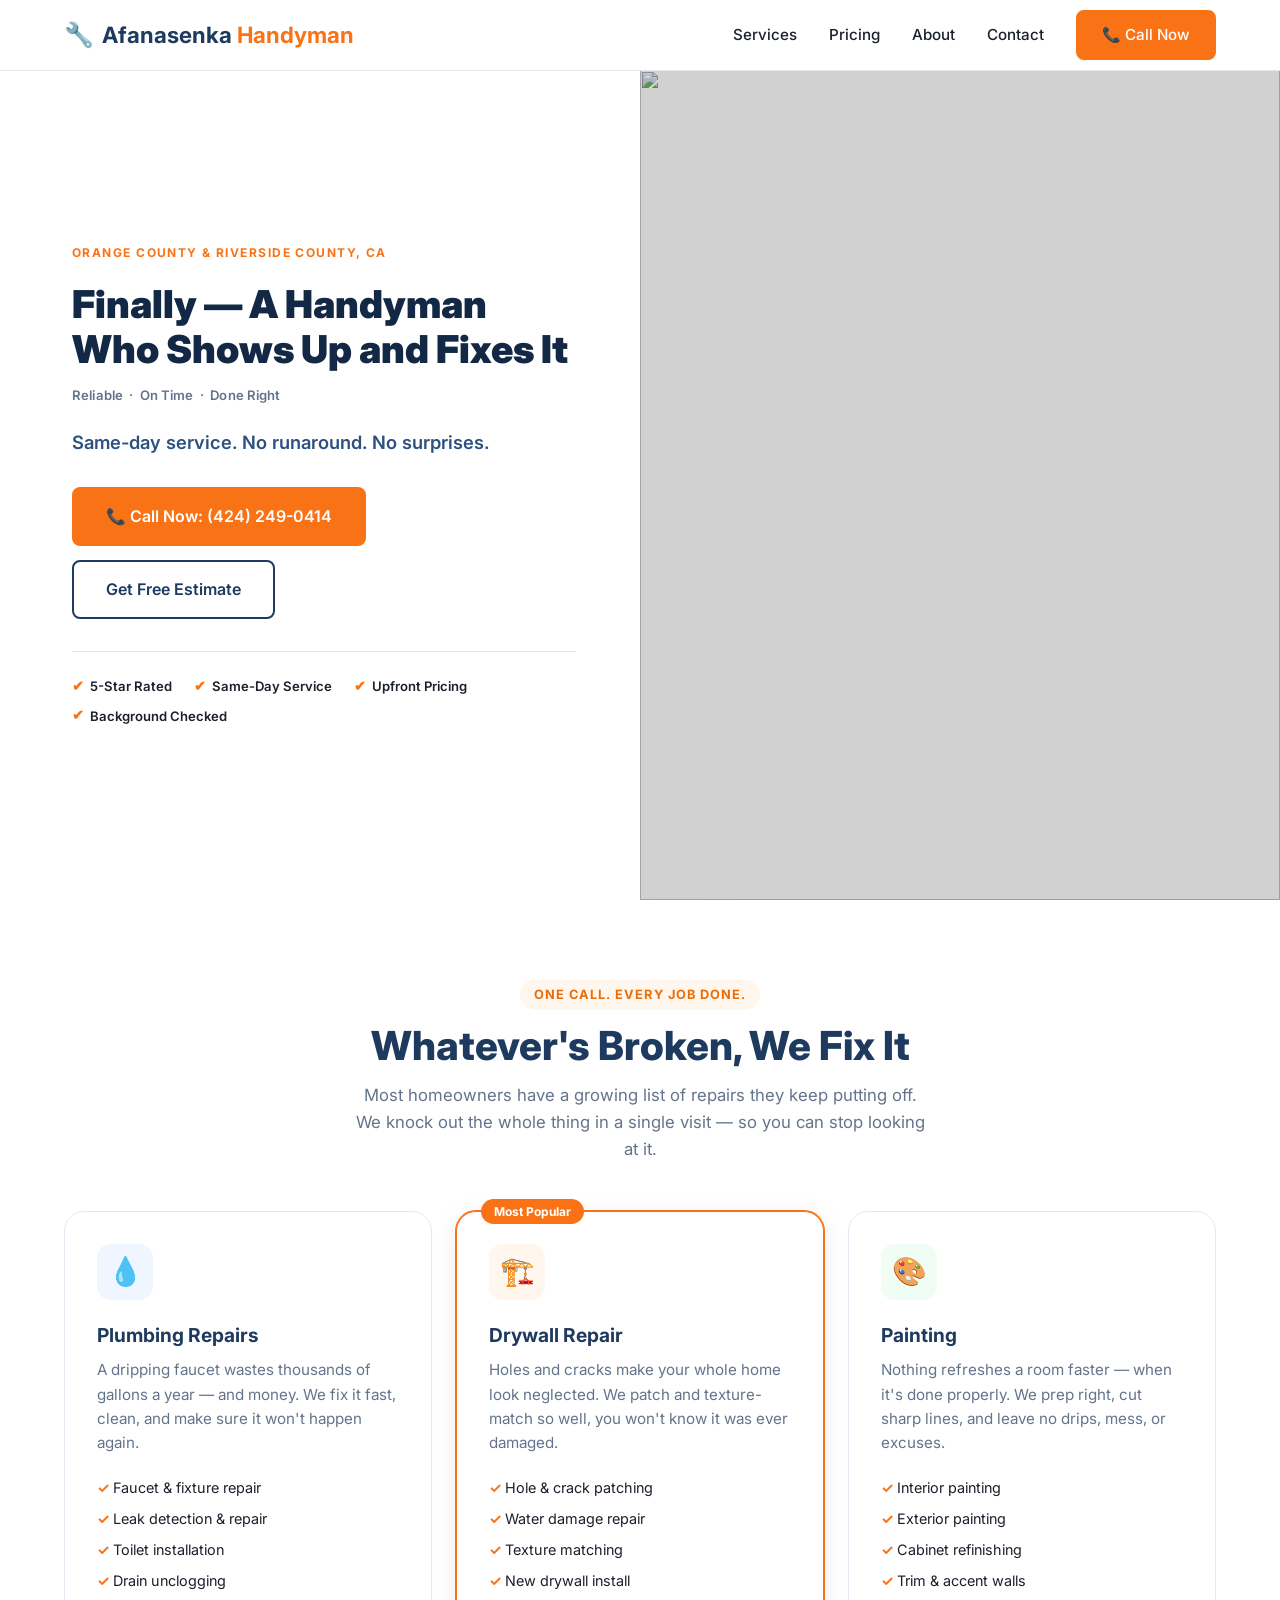
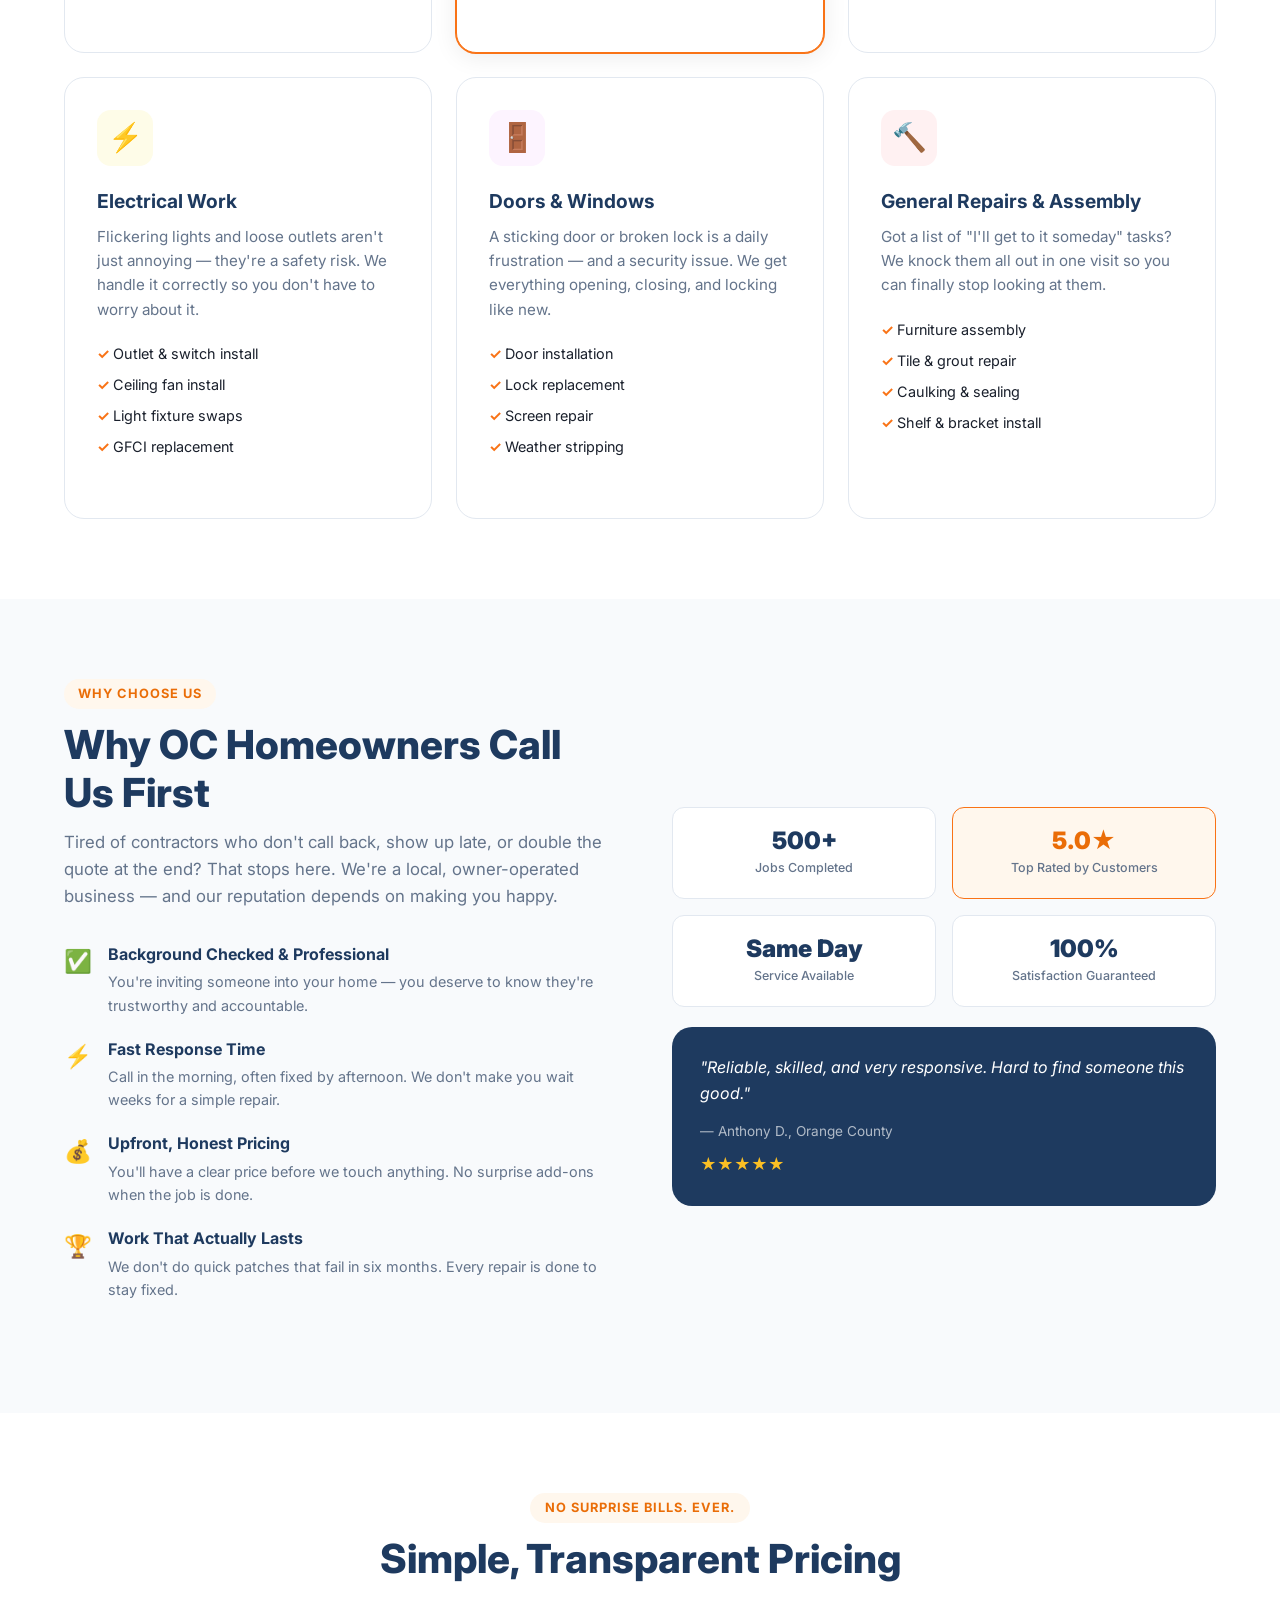
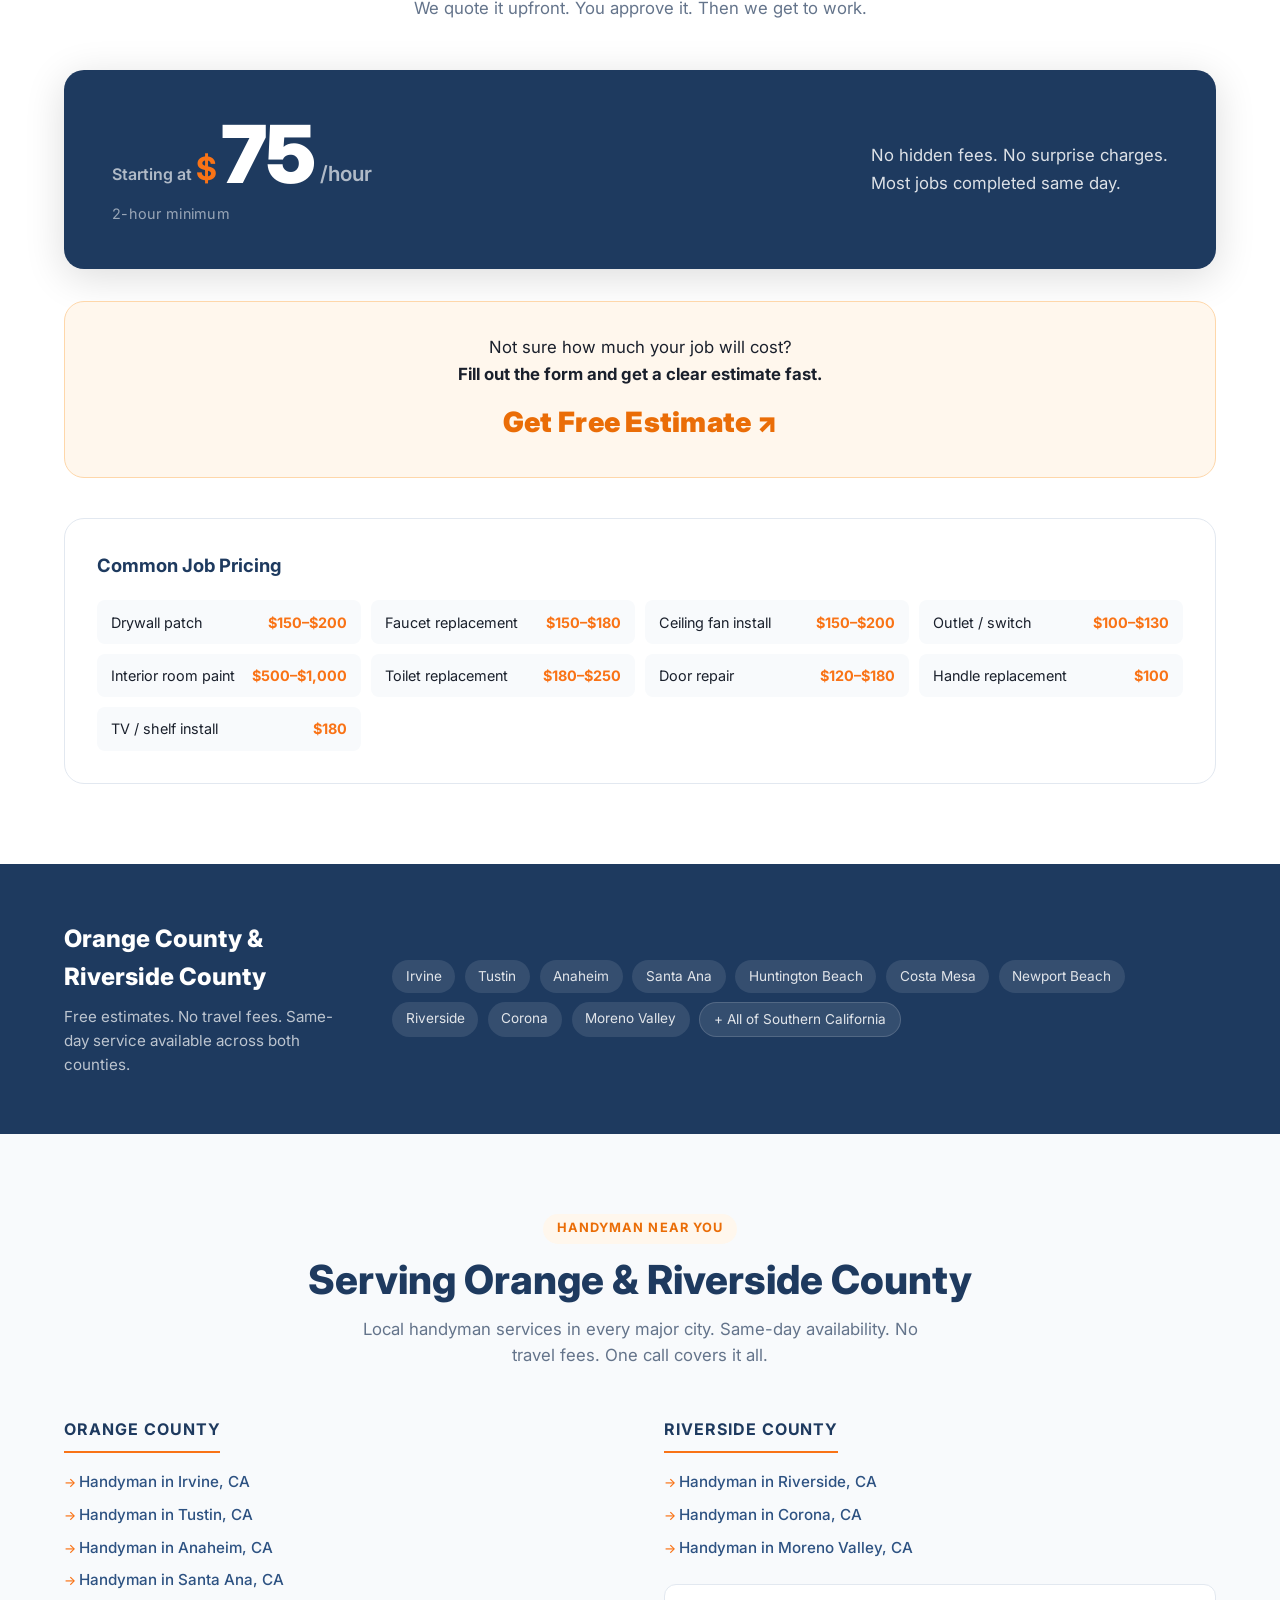
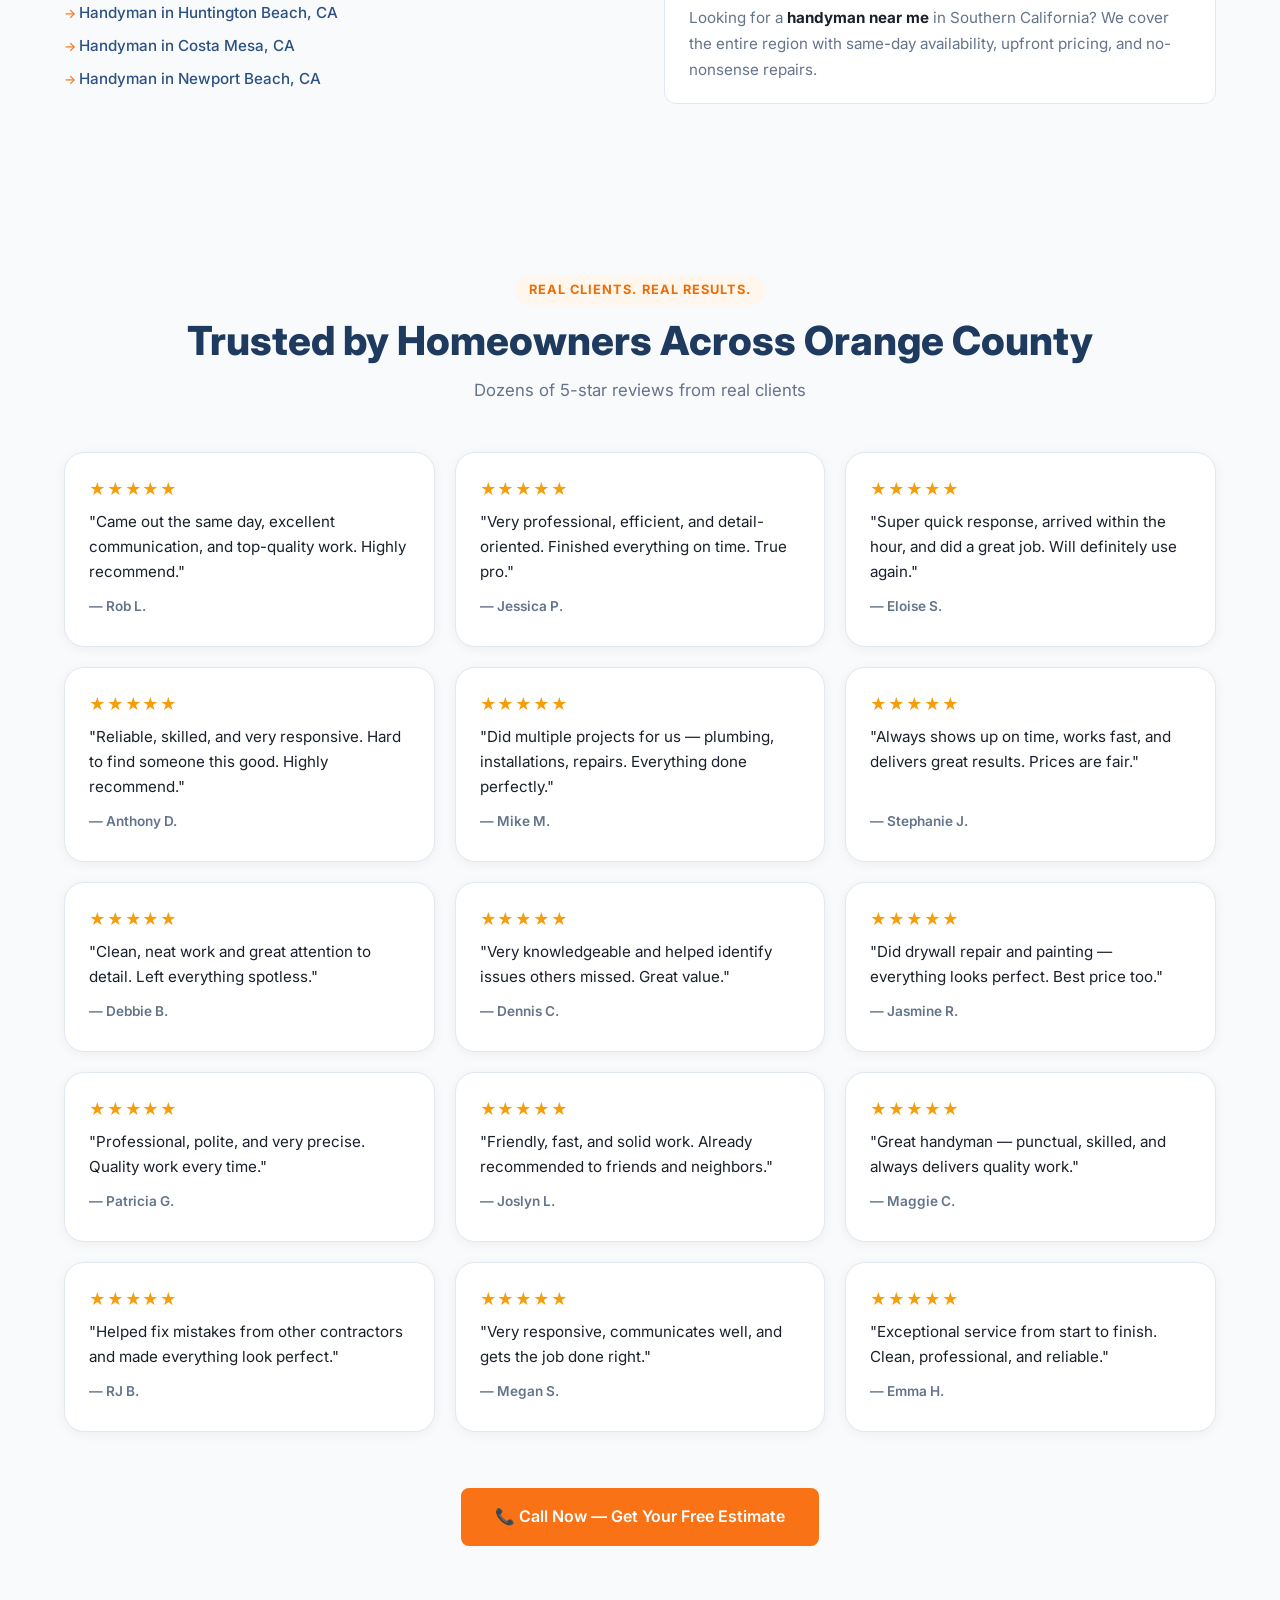
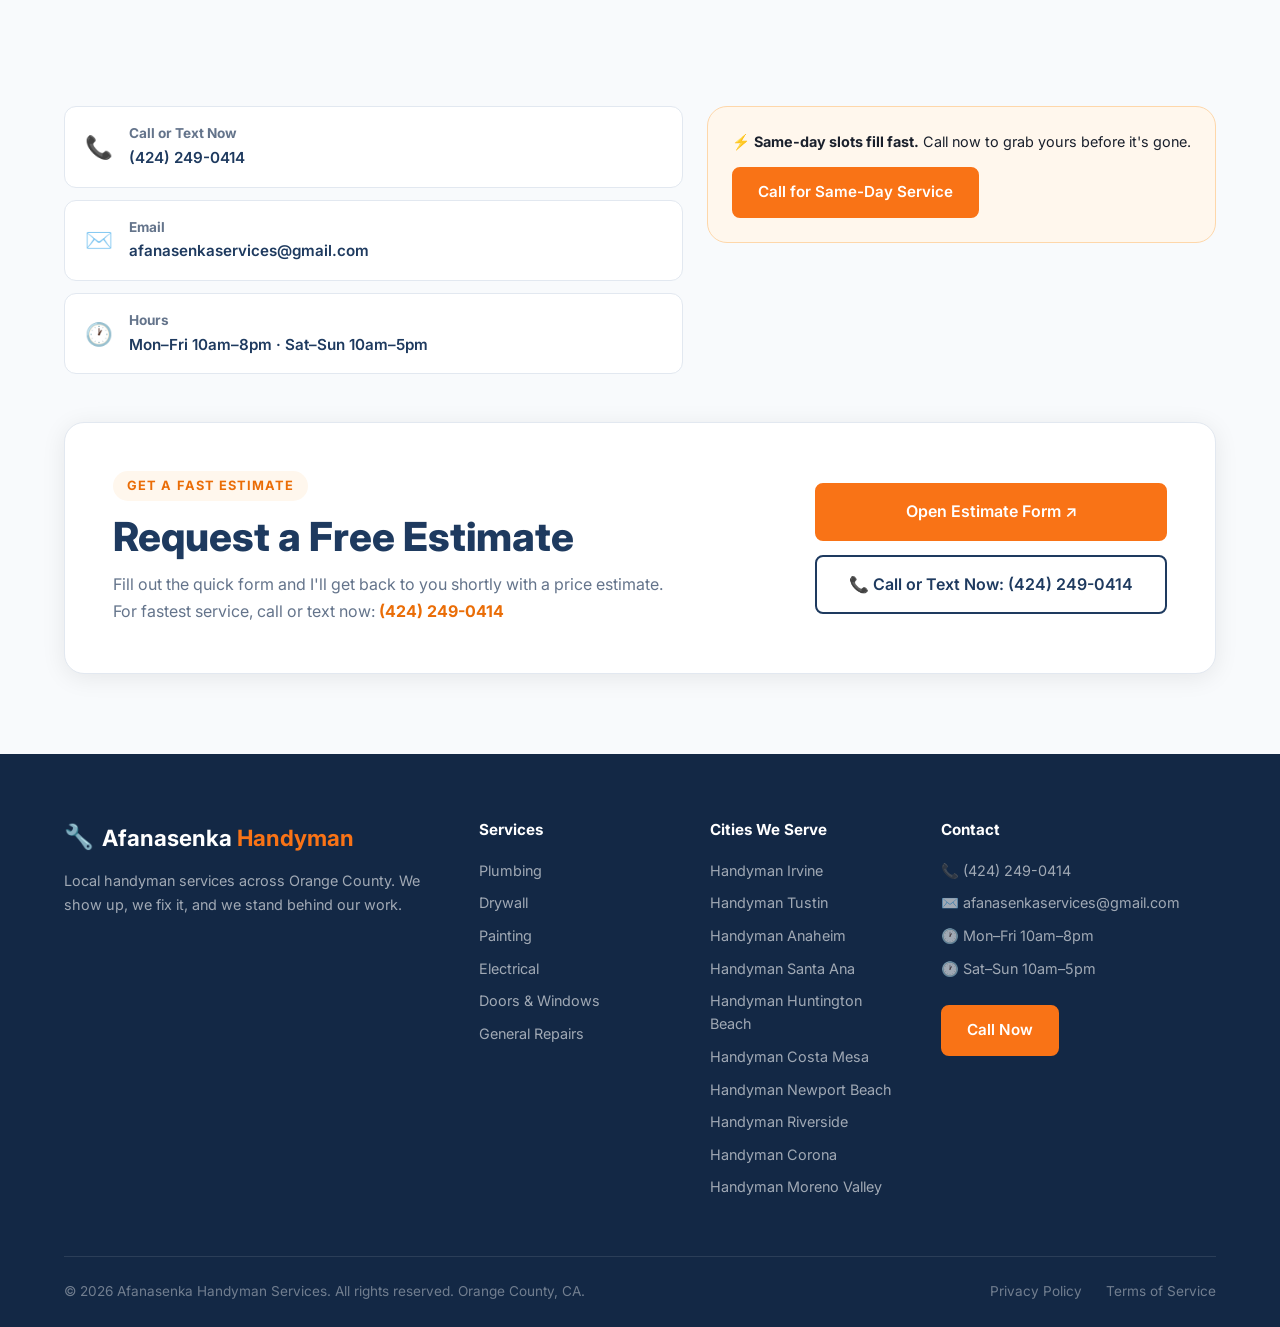
==== index.html @ 52761d85 "Add files via upload" ====
<!DOCTYPE html>
<html lang="en">
<head>
  <meta charset="UTF-8" />
  <meta name="viewport" content="width=device-width, initial-scale=1.0" />
  <title>Handyman Services in Orange County & Riverside County, CA | Afanasenka Handyman</title>
  <meta name="description" content="Top-rated handyman in Orange County and Riverside County, CA. Same-day service for drywall, plumbing, electrical, painting & more. Call (424) 249-0414 for a free estimate." />
  <script type="application/ld+json">
  {
    "@context": "https://schema.org",
    "@type": "LocalBusiness",
    "name": "Afanasenka Handyman Services",
    "telephone": "+14242490414",
    "email": "afanasenkaservices@gmail.com",
    "address": {
      "@type": "PostalAddress",
      "addressRegion": "CA",
      "addressCountry": "US"
    },
    "areaServed": [
      { "@type": "AdministrativeArea", "name": "Orange County, CA" },
      { "@type": "AdministrativeArea", "name": "Riverside County, CA" }
    ],
    "description": "Reliable handyman services in Orange County and Riverside County, CA. Drywall repair, plumbing, electrical, painting, TV mounting, and general home repairs.",
    "openingHours": "Mo-Fr 10:00-20:00, Sa-Su 10:00-17:00",
    "priceRange": "$$"
  }
  </script>
  <link rel="preconnect" href="https://fonts.googleapis.com" />
  <link rel="preconnect" href="https://fonts.gstatic.com" crossorigin />
  <link href="https://fonts.googleapis.com/css2?family=Inter:wght@400;500;600;700;800;900&display=swap" rel="stylesheet" />
  <link rel="stylesheet" href="styles.css" />
</head>
<body>

  <!-- NAV -->
  <header class="nav-wrapper" id="navbar">
    <nav class="nav container">
      <a href="#" class="nav-logo">
        <span class="logo-icon">🔧</span>
        <span>Afanasenka <strong>Handyman</strong></span>
      </a>
      <ul class="nav-links" id="nav-links">
        <li><a href="#services">Services</a></li>
        <li><a href="#pricing">Pricing</a></li>
        <li><a href="#why-us">About</a></li>
        <li><a href="#contact">Contact</a></li>
        <li><a href="tel:+14242490414" class="btn btn-primary nav-cta">📞 Call Now</a></li>
      </ul>
      <button class="hamburger" id="hamburger" aria-label="Toggle menu">
        <span></span><span></span><span></span>
      </button>
    </nav>
  </header>

  <!-- HERO -->
  <section class="hero" id="home">

    <!-- LEFT: Text -->
    <div class="hero-left">
      <div class="hero-left-inner">

        <p class="hero-eyebrow">Orange County &amp; Riverside County, CA</p>

        <h1 class="hero-title">
          Finally — A Handyman<br />Who Shows Up and Fixes It
        </h1>

        <p class="hero-license-line">Reliable &nbsp;·&nbsp; On Time &nbsp;·&nbsp; Done Right</p>

        <p class="hero-sub">
          Same-day service. No runaround. No surprises.
        </p>

        <div class="hero-actions">
          <a href="tel:+14242490414" class="btn btn-primary btn-lg">
            📞 Call Now: (424) 249-0414
          </a>
          <a href="https://docs.google.com/forms/d/e/1FAIpQLSelJyZ_koh1a0A4ocHwTzat5wtbwH6ivnWTQcF7WB2MaH7mAQ/viewform" target="_blank" rel="noopener noreferrer" class="btn btn-secondary-outline btn-lg">Get Free Estimate</a>
        </div>

        <div class="hero-trust-bar">
          <span class="hero-trust-item"><span class="trust-check">✔</span> 5-Star Rated</span>
          <span class="hero-trust-item"><span class="trust-check">✔</span> Same-Day Service</span>
          <span class="hero-trust-item"><span class="trust-check">✔</span> Upfront Pricing</span>
          <span class="hero-trust-item"><span class="trust-check">✔</span> Background Checked</span>
        </div>

      </div>
    </div>

    <!-- RIGHT: Image -->
    <div class="hero-right" aria-hidden="true">
      <img
        src="https://images.unsplash.com/photo-1504307651254-35680f356dfd?w=1000&auto=format&fit=crop&q=80"
        alt=""
        class="hero-img"
        loading="eager"
      />
    </div>

  </section>

  <!-- SERVICES -->
  <section class="section" id="services">
    <div class="container">
      <div class="section-header">
        <span class="section-label">One Call. Every Job Done.</span>
        <h2 class="section-title">Whatever's Broken, We Fix It</h2>
        <p class="section-sub">Most homeowners have a growing list of repairs they keep putting off. We knock out the whole thing in a single visit — so you can stop looking at it.</p>
      </div>
      <div class="services-grid">

        <div class="service-card">
          <div class="service-icon" style="background:#eff6ff;">💧</div>
          <h3>Plumbing Repairs</h3>
          <p>A dripping faucet wastes thousands of gallons a year — and money. We fix it fast, clean, and make sure it won't happen again.</p>
          <ul class="service-list">
            <li>Faucet &amp; fixture repair</li>
            <li>Leak detection &amp; repair</li>
            <li>Toilet installation</li>
            <li>Drain unclogging</li>
          </ul>
        </div>

        <div class="service-card featured-service">
          <div class="featured-badge">Most Popular</div>
          <div class="service-icon" style="background:#fff7ed;">🏗️</div>
          <h3>Drywall Repair</h3>
          <p>Holes and cracks make your whole home look neglected. We patch and texture-match so well, you won't know it was ever damaged.</p>
          <ul class="service-list">
            <li>Hole &amp; crack patching</li>
            <li>Water damage repair</li>
            <li>Texture matching</li>
            <li>New drywall install</li>
          </ul>
        </div>

        <div class="service-card">
          <div class="service-icon" style="background:#f0fdf4;">🎨</div>
          <h3>Painting</h3>
          <p>Nothing refreshes a room faster — when it's done properly. We prep right, cut sharp lines, and leave no drips, mess, or excuses.</p>
          <ul class="service-list">
            <li>Interior painting</li>
            <li>Exterior painting</li>
            <li>Cabinet refinishing</li>
            <li>Trim &amp; accent walls</li>
          </ul>
        </div>

        <div class="service-card">
          <div class="service-icon" style="background:#fefce8;">⚡</div>
          <h3>Electrical Work</h3>
          <p>Flickering lights and loose outlets aren't just annoying — they're a safety risk. We handle it correctly so you don't have to worry about it.</p>
          <ul class="service-list">
            <li>Outlet &amp; switch install</li>
            <li>Ceiling fan install</li>
            <li>Light fixture swaps</li>
            <li>GFCI replacement</li>
          </ul>
        </div>

        <div class="service-card">
          <div class="service-icon" style="background:#fdf4ff;">🚪</div>
          <h3>Doors &amp; Windows</h3>
          <p>A sticking door or broken lock is a daily frustration — and a security issue. We get everything opening, closing, and locking like new.</p>
          <ul class="service-list">
            <li>Door installation</li>
            <li>Lock replacement</li>
            <li>Screen repair</li>
            <li>Weather stripping</li>
          </ul>
        </div>

        <div class="service-card">
          <div class="service-icon" style="background:#fff1f2;">🔨</div>
          <h3>General Repairs &amp; Assembly</h3>
          <p>Got a list of "I'll get to it someday" tasks? We knock them all out in one visit so you can finally stop looking at them.</p>
          <ul class="service-list">
            <li>Furniture assembly</li>
            <li>Tile &amp; grout repair</li>
            <li>Caulking &amp; sealing</li>
            <li>Shelf &amp; bracket install</li>
          </ul>
        </div>

      </div>
    </div>
  </section>

  <!-- WHY US -->
  <section class="section why-us" id="why-us">
    <div class="container">
      <div class="why-grid">
        <div class="why-text">
          <span class="section-label">Why Choose Us</span>
          <h2 class="section-title">Why OC Homeowners Call Us First</h2>
          <p class="why-desc">Tired of contractors who don't call back, show up late, or double the quote at the end? That stops here. We're a local, owner-operated business — and our reputation depends on making you happy.</p>
          <div class="why-features">
            <div class="why-feature">
              <div class="why-icon">✅</div>
              <div>
                <strong>Background Checked &amp; Professional</strong>
                <p>You're inviting someone into your home — you deserve to know they're trustworthy and accountable.</p>
              </div>
            </div>
            <div class="why-feature">
              <div class="why-icon">⚡</div>
              <div>
                <strong>Fast Response Time</strong>
                <p>Call in the morning, often fixed by afternoon. We don't make you wait weeks for a simple repair.</p>
              </div>
            </div>
            <div class="why-feature">
              <div class="why-icon">💰</div>
              <div>
                <strong>Upfront, Honest Pricing</strong>
                <p>You'll have a clear price before we touch anything. No surprise add-ons when the job is done.</p>
              </div>
            </div>
            <div class="why-feature">
              <div class="why-icon">🏆</div>
              <div>
                <strong>Work That Actually Lasts</strong>
                <p>We don't do quick patches that fail in six months. Every repair is done to stay fixed.</p>
              </div>
            </div>
          </div>
        </div>
        <div class="why-visual">
          <div class="why-stat-grid">
            <div class="why-stat-card">
              <span class="why-stat-num">500+</span>
              <span class="why-stat-label">Jobs Completed</span>
            </div>
            <div class="why-stat-card why-stat-highlight">
              <span class="why-stat-num">5.0★</span>
              <span class="why-stat-label">Top Rated by Customers</span>
            </div>
            <div class="why-stat-card">
              <span class="why-stat-num">Same Day</span>
              <span class="why-stat-label">Service Available</span>
            </div>
            <div class="why-stat-card">
              <span class="why-stat-num">100%</span>
              <span class="why-stat-label">Satisfaction Guaranteed</span>
            </div>
          </div>
          <div class="why-cta-card">
            <p>"Reliable, skilled, and very responsive. Hard to find someone this good."</p>
            <span class="why-cta-name">— Anthony D., Orange County</span>
            <div class="why-cta-stars">★★★★★</div>
          </div>
        </div>
      </div>
    </div>
  </section>

  <!-- PRICING -->
  <section class="section" id="pricing">
    <div class="container">
      <div class="section-header">
        <span class="section-label">No Surprise Bills. Ever.</span>
        <h2 class="section-title">Simple, Transparent Pricing</h2>
        <p class="section-sub">We quote it upfront. You approve it. Then we get to work.</p>
      </div>

      <div class="pricing-simple">
        <div class="pricing-rate-card">
          <div class="pricing-rate-left">
            <div class="pricing-rate-amount">
              <span class="price-prefix">Starting at </span><span class="price-currency">$</span><span class="price-amount">75</span><span class="price-period">/hour</span>
            </div>
            <div class="pricing-rate-min">2-hour minimum</div>
          </div>
          <div class="pricing-rate-right">
            <p>No hidden fees. No surprise charges.<br />Most jobs completed same day.</p>
          </div>
        </div>
      </div>

      <!-- CTA block -->
      <div class="pricing-cta-block">
        <p>Not sure how much your job will cost?<br /><strong>Fill out the form and get a clear estimate fast.</strong></p>
        <a href="https://docs.google.com/forms/d/e/1FAIpQLSelJyZ_koh1a0A4ocHwTzat5wtbwH6ivnWTQcF7WB2MaH7mAQ/viewform" target="_blank" rel="noopener noreferrer" class="pricing-phone-link">Get Free Estimate ↗</a>
      </div>

      <!-- Job Reference Pricing -->
      <div class="quick-prices">
        <h3>Common Job Pricing</h3>
        <div class="quick-grid">
          <div class="quick-item"><span>Drywall patch</span><span class="price-tag">$150–$200</span></div>
          <div class="quick-item"><span>Faucet replacement</span><span class="price-tag">$150–$180</span></div>
          <div class="quick-item"><span>Ceiling fan install</span><span class="price-tag">$150–$200</span></div>
          <div class="quick-item"><span>Outlet / switch</span><span class="price-tag">$100–$130</span></div>
          <div class="quick-item"><span>Interior room paint</span><span class="price-tag">$500–$1,000</span></div>
          <div class="quick-item"><span>Toilet replacement</span><span class="price-tag">$180–$250</span></div>
          <div class="quick-item"><span>Door repair</span><span class="price-tag">$120–$180</span></div>
          <div class="quick-item"><span>Handle replacement</span><span class="price-tag">$100</span></div>
          <div class="quick-item"><span>TV / shelf install</span><span class="price-tag">$180</span></div>
        </div>
      </div>
    </div>
  </section>

  <!-- SERVICE AREA -->
  <section class="service-area">
    <div class="container">
      <div class="area-inner">
        <div class="area-text">
          <h2>Orange County &amp; Riverside County</h2>
          <p>Free estimates. No travel fees. Same-day service available across both counties.</p>
        </div>
        <div class="area-cities">
          <a href="handyman-irvine-ca.html" class="area-city-link">Irvine</a>
          <a href="handyman-tustin-ca.html" class="area-city-link">Tustin</a>
          <a href="handyman-anaheim-ca.html" class="area-city-link">Anaheim</a>
          <a href="handyman-santa-ana-ca.html" class="area-city-link">Santa Ana</a>
          <a href="handyman-huntington-beach-ca.html" class="area-city-link">Huntington Beach</a>
          <a href="handyman-costa-mesa-ca.html" class="area-city-link">Costa Mesa</a>
          <a href="handyman-newport-beach-ca.html" class="area-city-link">Newport Beach</a>
          <a href="handyman-riverside-ca.html" class="area-city-link">Riverside</a>
          <a href="handyman-corona-ca.html" class="area-city-link">Corona</a>
          <a href="handyman-moreno-valley-ca.html" class="area-city-link">Moreno Valley</a>
          <span>+ All of Southern California</span>
        </div>
      </div>
    </div>
  </section>

  <!-- CITIES WE SERVE -->
  <section class="section cities-section">
    <div class="container">
      <div class="section-header">
        <span class="section-label">Handyman Near You</span>
        <h2 class="section-title">Serving Orange &amp; Riverside County</h2>
        <p class="section-sub">Local handyman services in every major city. Same-day availability. No travel fees. One call covers it all.</p>
      </div>
      <div class="cities-columns">
        <div class="cities-col">
          <h3 class="cities-col-title">Orange County</h3>
          <ul class="cities-list">
            <li><a href="handyman-irvine-ca.html">Handyman in Irvine, CA</a></li>
            <li><a href="handyman-tustin-ca.html">Handyman in Tustin, CA</a></li>
            <li><a href="handyman-anaheim-ca.html">Handyman in Anaheim, CA</a></li>
            <li><a href="handyman-santa-ana-ca.html">Handyman in Santa Ana, CA</a></li>
            <li><a href="handyman-huntington-beach-ca.html">Handyman in Huntington Beach, CA</a></li>
            <li><a href="handyman-costa-mesa-ca.html">Handyman in Costa Mesa, CA</a></li>
            <li><a href="handyman-newport-beach-ca.html">Handyman in Newport Beach, CA</a></li>
          </ul>
        </div>
        <div class="cities-col">
          <h3 class="cities-col-title">Riverside County</h3>
          <ul class="cities-list">
            <li><a href="handyman-riverside-ca.html">Handyman in Riverside, CA</a></li>
            <li><a href="handyman-corona-ca.html">Handyman in Corona, CA</a></li>
            <li><a href="handyman-moreno-valley-ca.html">Handyman in Moreno Valley, CA</a></li>
          </ul>
          <div class="cities-keyword-block">
            <p>Looking for a <strong>handyman near me</strong> in Southern California? We cover the entire region with same-day availability, upfront pricing, and no-nonsense repairs.</p>
          </div>
        </div>
      </div>
    </div>
  </section>

  <!-- TESTIMONIALS -->
  <section class="section testimonials-section" id="testimonials">
    <div class="container">
      <div class="section-header">
        <span class="section-label">Real Clients. Real Results.</span>
        <h2 class="section-title">Trusted by Homeowners Across Orange County</h2>
        <p class="section-sub">Dozens of 5-star reviews from real clients</p>
      </div>

      <div class="testimonials-grid">

        <div class="t-card">
          <div class="t-stars">★★★★★</div>
          <p class="t-quote">"Came out the same day, excellent communication, and top-quality work. Highly recommend."</p>
          <span class="t-name">— Rob L.</span>
        </div>

        <div class="t-card">
          <div class="t-stars">★★★★★</div>
          <p class="t-quote">"Very professional, efficient, and detail-oriented. Finished everything on time. True pro."</p>
          <span class="t-name">— Jessica P.</span>
        </div>

        <div class="t-card">
          <div class="t-stars">★★★★★</div>
          <p class="t-quote">"Super quick response, arrived within the hour, and did a great job. Will definitely use again."</p>
          <span class="t-name">— Eloise S.</span>
        </div>

        <div class="t-card">
          <div class="t-stars">★★★★★</div>
          <p class="t-quote">"Reliable, skilled, and very responsive. Hard to find someone this good. Highly recommend."</p>
          <span class="t-name">— Anthony D.</span>
        </div>

        <div class="t-card">
          <div class="t-stars">★★★★★</div>
          <p class="t-quote">"Did multiple projects for us — plumbing, installations, repairs. Everything done perfectly."</p>
          <span class="t-name">— Mike M.</span>
        </div>

        <div class="t-card">
          <div class="t-stars">★★★★★</div>
          <p class="t-quote">"Always shows up on time, works fast, and delivers great results. Prices are fair."</p>
          <span class="t-name">— Stephanie J.</span>
        </div>

        <div class="t-card">
          <div class="t-stars">★★★★★</div>
          <p class="t-quote">"Clean, neat work and great attention to detail. Left everything spotless."</p>
          <span class="t-name">— Debbie B.</span>
        </div>

        <div class="t-card">
          <div class="t-stars">★★★★★</div>
          <p class="t-quote">"Very knowledgeable and helped identify issues others missed. Great value."</p>
          <span class="t-name">— Dennis C.</span>
        </div>

        <div class="t-card">
          <div class="t-stars">★★★★★</div>
          <p class="t-quote">"Did drywall repair and painting — everything looks perfect. Best price too."</p>
          <span class="t-name">— Jasmine R.</span>
        </div>

        <div class="t-card">
          <div class="t-stars">★★★★★</div>
          <p class="t-quote">"Professional, polite, and very precise. Quality work every time."</p>
          <span class="t-name">— Patricia G.</span>
        </div>

        <div class="t-card">
          <div class="t-stars">★★★★★</div>
          <p class="t-quote">"Friendly, fast, and solid work. Already recommended to friends and neighbors."</p>
          <span class="t-name">— Joslyn L.</span>
        </div>

        <div class="t-card">
          <div class="t-stars">★★★★★</div>
          <p class="t-quote">"Great handyman — punctual, skilled, and always delivers quality work."</p>
          <span class="t-name">— Maggie C.</span>
        </div>

        <div class="t-card">
          <div class="t-stars">★★★★★</div>
          <p class="t-quote">"Helped fix mistakes from other contractors and made everything look perfect."</p>
          <span class="t-name">— RJ B.</span>
        </div>

        <div class="t-card">
          <div class="t-stars">★★★★★</div>
          <p class="t-quote">"Very responsive, communicates well, and gets the job done right."</p>
          <span class="t-name">— Megan S.</span>
        </div>

        <div class="t-card">
          <div class="t-stars">★★★★★</div>
          <p class="t-quote">"Exceptional service from start to finish. Clean, professional, and reliable."</p>
          <span class="t-name">— Emma H.</span>
        </div>

      </div>

      <div class="testimonials-cta">
        <a href="tel:+14242490414" class="btn btn-primary btn-lg">📞 Call Now — Get Your Free Estimate</a>
      </div>
    </div>
  </section>

  <!-- CONTACT / CTA -->
  <section class="section contact-section" id="contact">
    <div class="container">

      <!-- Top contact info bar -->
      <div class="contact-top">
        <div class="contact-methods-row">
          <a href="tel:+14242490414" class="contact-method">
            <div class="method-icon">📞</div>
            <div>
              <strong>Call or Text Now</strong>
              <span>(424) 249-0414</span>
            </div>
          </a>
          <a href="mailto:afanasenkaservices@gmail.com" class="contact-method">
            <div class="method-icon">✉️</div>
            <div>
              <strong>Email</strong>
              <span>afanasenkaservices@gmail.com</span>
            </div>
          </a>
          <div class="contact-method">
            <div class="method-icon">🕐</div>
            <div>
              <strong>Hours</strong>
              <span>Mon–Fri 10am–8pm · Sat–Sun 10am–5pm</span>
            </div>
          </div>
        </div>

        <div class="cta-banner">
          <p>⚡ <strong>Same-day slots fill fast.</strong> Call now to grab yours before it's gone.</p>
          <a href="tel:+14242490414" class="btn btn-primary">Call for Same-Day Service</a>
        </div>
      </div>

      <!-- Estimate CTA -->
      <div class="estimate-wrap">
        <div class="estimate-body">

          <div class="estimate-text">
            <span class="section-label">GET A FAST ESTIMATE</span>
            <h2 class="section-title">Request a Free Estimate</h2>
            <p class="estimate-desc">
              Fill out the quick form and I'll get back to you shortly with a price estimate.<br />
              For fastest service, call or text now:
              <a href="tel:+14242490414" class="estimate-phone-link">(424) 249-0414</a>
            </p>
          </div>

          <div class="estimate-actions">
            <a
              href="https://docs.google.com/forms/d/e/1FAIpQLSelJyZ_koh1a0A4ocHwTzat5wtbwH6ivnWTQcF7WB2MaH7mAQ/viewform"
              target="_blank"
              rel="noopener noreferrer"
              class="btn btn-primary btn-lg btn-full"
            >
              Open Estimate Form ↗
            </a>
            <a href="tel:+14242490414" class="btn btn-secondary-outline btn-lg btn-full">
              📞 Call or Text Now: (424) 249-0414
            </a>
          </div>

        </div>
      </div>

    </div>
  </section>

  <!-- FOOTER -->
  <footer class="footer">
    <div class="container">
      <div class="footer-grid">
        <div class="footer-brand">
          <a href="#" class="nav-logo footer-logo">
            <span class="logo-icon">🔧</span>
            <span>Afanasenka <strong>Handyman</strong></span>
          </a>
          <p>Local handyman services across Orange County. We show up, we fix it, and we stand behind our work.</p>
        </div>
        <div class="footer-col">
          <h4>Services</h4>
          <ul>
            <li><a href="#services">Plumbing</a></li>
            <li><a href="#services">Drywall</a></li>
            <li><a href="#services">Painting</a></li>
            <li><a href="#services">Electrical</a></li>
            <li><a href="#services">Doors &amp; Windows</a></li>
            <li><a href="#services">General Repairs</a></li>
          </ul>
        </div>
        <div class="footer-col">
          <h4>Cities We Serve</h4>
          <ul>
            <li><a href="handyman-irvine-ca.html">Handyman Irvine</a></li>
            <li><a href="handyman-tustin-ca.html">Handyman Tustin</a></li>
            <li><a href="handyman-anaheim-ca.html">Handyman Anaheim</a></li>
            <li><a href="handyman-santa-ana-ca.html">Handyman Santa Ana</a></li>
            <li><a href="handyman-huntington-beach-ca.html">Handyman Huntington Beach</a></li>
            <li><a href="handyman-costa-mesa-ca.html">Handyman Costa Mesa</a></li>
            <li><a href="handyman-newport-beach-ca.html">Handyman Newport Beach</a></li>
            <li><a href="handyman-riverside-ca.html">Handyman Riverside</a></li>
            <li><a href="handyman-corona-ca.html">Handyman Corona</a></li>
            <li><a href="handyman-moreno-valley-ca.html">Handyman Moreno Valley</a></li>
          </ul>
        </div>
        <div class="footer-col">
          <h4>Contact</h4>
          <ul>
            <li><a href="tel:+14242490414">📞 (424) 249-0414</a></li>
            <li><a href="mailto:afanasenkaservices@gmail.com">✉️ afanasenkaservices@gmail.com</a></li>
            <li>🕐 Mon–Fri 10am–8pm</li>
            <li>🕐 Sat–Sun 10am–5pm</li>
          </ul>
          <a href="tel:+14242490414" class="btn btn-primary" style="margin-top:1rem;">Call Now</a>
        </div>
      </div>
      <div class="footer-bottom">
        <p>© 2026 Afanasenka Handyman Services. All rights reserved. Orange County, CA.</p>
        <div class="footer-links">
          <a href="#">Privacy Policy</a>
          <a href="#">Terms of Service</a>
        </div>
      </div>
    </div>
  </footer>

  <!-- STICKY MOBILE CTA -->
  <div class="sticky-cta" id="sticky-cta">
    <a href="tel:+14242490414" class="btn btn-primary btn-full">📞 Call Now: (424) 249-0414</a>
  </div>

  <script src="script.js"></script>
</body>
</html>
---- styles.css ----
/* ============================================================
   Afanasenka Handyman Services — Stylesheet
   ============================================================ */

*, *::before, *::after { box-sizing: border-box; margin: 0; padding: 0; }

:root {
  --blue:        #1e3a5f;
  --blue-dark:   #132845;
  --blue-mid:    #2d5282;
  --orange:      #f97316;
  --orange-dark: #ea6d07;
  --orange-light:#fff7ed;
  --text:        #1a202c;
  --muted:       #64748b;
  --light:       #f8fafc;
  --border:      #e2e8f0;
  --white:       #ffffff;
  --radius:      12px;
  --radius-lg:   20px;
  --shadow:      0 4px 24px rgba(0,0,0,.08);
  --shadow-lg:   0 8px 40px rgba(0,0,0,.14);
  --transition:  .2s ease;
  --max-w:       1200px;
}

html { scroll-behavior: smooth; font-size: 16px; }

body {
  font-family: 'Inter', -apple-system, BlinkMacSystemFont, sans-serif;
  color: var(--text);
  background: var(--white);
  line-height: 1.6;
  -webkit-font-smoothing: antialiased;
}

/* ── Utilities ───────────────────────────────────────────── */
.container { max-width: var(--max-w); margin: 0 auto; padding: 0 1.5rem; }

.section { padding: 5rem 0; }

.section-header { text-align: center; margin-bottom: 3rem; }
.section-label  { display: inline-block; background: var(--orange-light); color: var(--orange-dark); font-size: .8rem; font-weight: 700; letter-spacing: .08em; text-transform: uppercase; padding: .3rem .9rem; border-radius: 100px; margin-bottom: .75rem; }
.section-title  { font-size: clamp(1.75rem, 3.5vw, 2.5rem); font-weight: 800; color: var(--blue); line-height: 1.2; margin-bottom: .75rem; }
.section-sub    { color: var(--muted); font-size: 1.05rem; max-width: 580px; margin: 0 auto; }

/* ── Buttons ─────────────────────────────────────────────── */
.btn {
  display: inline-flex; align-items: center; justify-content: center; gap: .4rem;
  padding: .7rem 1.5rem; border-radius: 8px; font-weight: 600; font-size: .95rem;
  text-decoration: none; border: 2px solid transparent; cursor: pointer;
  transition: all var(--transition); white-space: nowrap;
}
.btn-primary  { background: var(--orange); color: #fff; border-color: var(--orange); }
.btn-primary:hover { background: var(--orange-dark); border-color: var(--orange-dark); transform: translateY(-1px); box-shadow: 0 6px 20px rgba(249,115,22,.35); }
.btn-outline  { background: transparent; color: var(--white); border-color: rgba(255,255,255,.6); }
.btn-outline:hover { background: rgba(255,255,255,.12); border-color: #fff; }
.btn-ghost    { background: transparent; color: var(--orange); border-color: var(--orange); font-size: .9rem; padding: .5rem 1rem; }
.btn-ghost:hover  { background: var(--orange); color: #fff; }
.btn-lg   { padding: .9rem 2rem; font-size: 1rem; }
.btn-full { width: 100%; }

/* ── NAV ─────────────────────────────────────────────────── */
.nav-wrapper {
  position: fixed; top: 0; left: 0; right: 0; z-index: 1000;
  background: var(--white);
  border-bottom: 1px solid var(--border);
  transition: box-shadow .3s;
}
.nav-wrapper.scrolled {
  box-shadow: 0 2px 20px rgba(0,0,0,.08);
}
.nav {
  display: flex; align-items: center; justify-content: space-between;
  height: 70px;
}
.nav-logo {
  display: flex; align-items: center; gap: .5rem;
  font-size: 1.4rem; font-weight: 700; text-decoration: none;
  color: var(--blue);
}
.nav-logo .logo-icon { font-size: 1.5rem; }
.nav-logo strong { color: var(--orange); }

.nav-links {
  display: flex; align-items: center; gap: 2rem;
  list-style: none;
}
.nav-links a {
  text-decoration: none; font-weight: 500; font-size: .95rem;
  color: var(--text);
  transition: color var(--transition);
}
.nav-links a:hover { color: var(--orange); }
.nav-cta { color: #fff !important; }

.hamburger {
  display: none; flex-direction: column; gap: 5px;
  background: none; border: none; cursor: pointer; padding: .3rem;
}
.hamburger span {
  display: block; width: 24px; height: 2px;
  background: var(--blue); border-radius: 2px;
  transition: all var(--transition);
}
.hamburger.open span:nth-child(1) { transform: translateY(7px) rotate(45deg); }
.hamburger.open span:nth-child(2) { opacity: 0; }
.hamburger.open span:nth-child(3) { transform: translateY(-7px) rotate(-45deg); }

/* ── HERO (Premium Split Layout) ─────────────────────────── */
.hero {
  display: grid;
  grid-template-columns: 1fr 1fr;
  min-height: 100vh;
  padding-top: 70px; /* nav height */
  background: #fff;
  overflow: hidden;
}

/* ── Left panel ── */
.hero-left {
  display: flex;
  align-items: center;
  background: #fff;
  /* clamp creates a page-margin that matches .container's side padding on any screen */
  padding: 4rem 3rem 4rem max(1.5rem, calc((100vw - 1200px) / 2 + 1.5rem));
}

.hero-left-inner {
  max-width: 520px;
  margin-left: auto; /* right-align text toward the centre seam */
  padding-right: 1rem;
}

.hero-eyebrow {
  font-size: .75rem;
  font-weight: 700;
  text-transform: uppercase;
  letter-spacing: .12em;
  color: var(--orange);
  margin-bottom: 1.25rem;
}

.hero-title {
  font-size: clamp(1.9rem, 3vw, 2.75rem);
  font-weight: 900;
  color: var(--blue-dark);
  line-height: 1.18;
  margin-bottom: .75rem;
}

.hero-license-line {
  font-size: .82rem;
  font-weight: 600;
  color: var(--muted);
  letter-spacing: .01em;
  margin-bottom: 1.5rem;
}

.hero-sub {
  font-size: 1.15rem;
  font-weight: 600;
  color: var(--blue-mid);
  line-height: 1.4;
  margin-bottom: 2rem;
}

.hero-actions {
  display: flex;
  gap: .9rem;
  flex-wrap: wrap;
  margin-bottom: 2rem;
}

/* Outline button for light background */
.btn-secondary-outline {
  background: transparent;
  color: var(--blue);
  border-color: var(--blue);
}
.btn-secondary-outline:hover {
  background: var(--blue);
  color: var(--white);
  transform: translateY(-1px);
  box-shadow: 0 6px 20px rgba(30,58,95,.2);
}

.hero-trust-bar {
  display: flex;
  flex-wrap: wrap;
  gap: .5rem 1.4rem;
  padding-top: 1.5rem;
  border-top: 1px solid var(--border);
}

.hero-trust-item {
  display: flex;
  align-items: center;
  gap: .35rem;
  font-size: .82rem;
  font-weight: 600;
  color: var(--text);
}

.trust-check {
  color: var(--orange);
  font-size: .85rem;
}

.hero-call-hint {
  font-size: .8rem;
  color: var(--muted);
  margin-top: .5rem;
}

.cta-hint {
  display: block;
  font-size: .8rem;
  color: var(--muted);
  margin-top: .5rem;
}

/* ── Right panel ── */
.hero-right {
  position: relative;
  overflow: hidden;
  min-height: 500px;
}

.hero-img {
  display: block;
  width: 100%;
  height: 100%;
  object-fit: cover;
  object-position: center;
}

/* Subtle left-edge vignette so text on left breathes */
.hero-right::before {
  content: '';
  position: absolute;
  inset: 0;
  background: linear-gradient(to right, rgba(255,255,255,.12) 0%, transparent 18%);
  z-index: 1;
  pointer-events: none;
}

/* Slight dark overlay — deepens the photo, adds premium feel */
.hero-right::after {
  content: '';
  position: absolute;
  inset: 0;
  background: rgba(0, 0, 0, .18);
  z-index: 1;
  pointer-events: none;
}

/* ── SERVICES ────────────────────────────────────────────── */
.services-grid {
  display: grid;
  grid-template-columns: repeat(auto-fit, minmax(300px, 1fr));
  gap: 1.5rem;
}
.service-card {
  position: relative; background: var(--white);
  border: 1.5px solid var(--border); border-radius: var(--radius-lg);
  padding: 2rem; transition: all var(--transition);
}
.service-card:hover { box-shadow: var(--shadow-lg); transform: translateY(-4px); border-color: var(--orange); }
.featured-service { border-color: var(--orange); box-shadow: 0 0 0 1px var(--orange), var(--shadow); }
.featured-badge {
  position: absolute; top: -13px; left: 1.5rem;
  background: var(--orange); color: #fff; font-size: .75rem;
  font-weight: 700; padding: .2rem .8rem; border-radius: 100px;
}
.service-icon {
  width: 56px; height: 56px; border-radius: 14px;
  display: flex; align-items: center; justify-content: center;
  font-size: 1.75rem; margin-bottom: 1.25rem;
}
.service-card h3 { font-size: 1.2rem; font-weight: 700; color: var(--blue); margin-bottom: .5rem; }
.service-card p  { color: var(--muted); font-size: .95rem; margin-bottom: 1rem; }
.service-list { list-style: none; margin-bottom: 1.5rem; }
.service-list li { font-size: .9rem; color: var(--text); padding: .25rem 0; }
.service-list li::before { content: "✓ "; color: var(--orange); font-weight: 700; }

/* ── WHY US ──────────────────────────────────────────────── */
.why-us { background: var(--light); }
.why-grid { display: grid; grid-template-columns: 1fr 1fr; gap: 4rem; align-items: center; }
.why-text .section-title { text-align: left; }
.why-desc { color: var(--muted); margin-bottom: 2rem; font-size: 1.05rem; }
.why-features { display: flex; flex-direction: column; gap: 1.25rem; margin-bottom: 2rem; }
.why-feature { display: flex; gap: 1rem; align-items: flex-start; }
.why-icon { font-size: 1.4rem; flex-shrink: 0; margin-top: .1rem; }
.why-feature strong { display: block; font-weight: 700; color: var(--blue); margin-bottom: .2rem; }
.why-feature p { color: var(--muted); font-size: .9rem; margin: 0; }

/* Why-us visual panel — stat grid + quote card */
.why-visual { display: flex; flex-direction: column; gap: 1.25rem; }
.why-stat-grid {
  display: grid; grid-template-columns: 1fr 1fr; gap: 1rem;
}
.why-stat-card {
  background: var(--white); border: 1.5px solid var(--border);
  border-radius: var(--radius); padding: 1.25rem 1rem;
  display: flex; flex-direction: column; align-items: center;
  text-align: center; gap: .25rem;
}
.why-stat-highlight { border-color: var(--orange); background: var(--orange-light); }
.why-stat-num   { font-size: 1.5rem; font-weight: 900; color: var(--blue); line-height: 1.1; }
.why-stat-highlight .why-stat-num { color: var(--orange-dark); }
.why-stat-label { font-size: .78rem; color: var(--muted); font-weight: 500; }
.why-cta-card {
  background: var(--blue); border-radius: var(--radius-lg);
  padding: 1.75rem; color: var(--white);
}
.why-cta-card p { font-size: 1rem; font-style: italic; line-height: 1.6; margin-bottom: .75rem; }
.why-cta-name   { font-size: .85rem; color: rgba(255,255,255,.65); }
.why-cta-stars  { color: #fbbf24; font-size: 1rem; margin-top: .5rem; }

/* ── PRICING ─────────────────────────────────────────────── */
.pricing-simple { margin-bottom: 2rem; }

.pricing-rate-card {
  display: flex; align-items: center; justify-content: space-between;
  gap: 2rem; flex-wrap: wrap;
  background: var(--blue); border-radius: var(--radius-lg);
  padding: 2.75rem 3rem;
  box-shadow: var(--shadow-lg);
}

.pricing-rate-left { display: flex; flex-direction: column; gap: .5rem; }

.pricing-rate-amount {
  display: flex; align-items: flex-end; gap: .25rem; line-height: 1; flex-wrap: wrap;
}
.price-prefix   { font-size: 1rem; font-weight: 600; color: rgba(255,255,255,.65); align-self: flex-end; margin-bottom: .75rem; white-space: nowrap; }
.price-currency { font-size: 2rem; font-weight: 700; color: var(--orange); margin-bottom: .6rem; }
.price-amount   { font-size: 5rem; font-weight: 900; color: var(--white); line-height: 1; }
.price-period   { font-size: 1.3rem; font-weight: 600; color: rgba(255,255,255,.65); margin-bottom: .6rem; }

.pricing-rate-min {
  font-size: .9rem; color: rgba(255,255,255,.55); letter-spacing: .02em;
}

.pricing-rate-right {
  display: flex; flex-direction: column; gap: 1.25rem;
  max-width: 360px;
}
.pricing-rate-right p {
  font-size: 1.05rem; color: rgba(255,255,255,.85); line-height: 1.65;
}

.pricing-cta-block {
  text-align: center;
  background: var(--orange-light); border: 1.5px solid #fed7aa;
  border-radius: var(--radius-lg); padding: 2rem 2.5rem;
  margin-bottom: 2.5rem;
}
.pricing-cta-block p { font-size: 1.05rem; color: var(--text); line-height: 1.6; margin-bottom: .75rem; }
.pricing-phone-link {
  display: inline-block; font-size: 1.75rem; font-weight: 900;
  color: var(--orange-dark); text-decoration: none; letter-spacing: .01em;
  transition: color var(--transition);
}
.pricing-phone-link:hover { color: var(--blue); }

.quick-prices { background: var(--white); border: 1.5px solid var(--border); border-radius: var(--radius-lg); padding: 2rem; }
.quick-prices h3 { font-size: 1.15rem; font-weight: 700; color: var(--blue); margin-bottom: 1.25rem; }
.quick-grid { display: grid; grid-template-columns: repeat(auto-fill, minmax(240px, 1fr)); gap: .6rem; }
.quick-item {
  display: flex; justify-content: space-between; align-items: center;
  padding: .65rem .9rem; background: var(--light); border-radius: 8px;
  font-size: .9rem;
}
.price-tag { font-weight: 700; color: var(--orange); }

/* ── SERVICE AREA ────────────────────────────────────────── */
.service-area { background: var(--blue); padding: 3.5rem 0; }
.area-inner { display: flex; align-items: center; gap: 3rem; flex-wrap: wrap; }
.area-text { flex: 0 0 280px; }
.area-text h2 { color: var(--white); font-size: 1.5rem; font-weight: 800; margin-bottom: .5rem; }
.area-text p  { color: rgba(255,255,255,.7); font-size: .95rem; }
.area-cities  { display: flex; flex-wrap: wrap; gap: .6rem; flex: 1; }
.area-cities span {
  background: rgba(255,255,255,.1); color: rgba(255,255,255,.85);
  font-size: .85rem; padding: .35rem .85rem; border-radius: 100px;
  border: 1px solid rgba(255,255,255,.15);
}

/* ── CONTACT ─────────────────────────────────────────────── */
.contact-section { background: var(--light); }

/* Top bar: contact methods + cta-banner */
.contact-top {
  display: grid; grid-template-columns: 1fr auto;
  gap: 1.5rem; align-items: start;
  margin-bottom: 3rem;
}
.contact-methods-row {
  display: flex; flex-direction: column; gap: .75rem;
}
.contact-method {
  display: flex; align-items: center; gap: 1rem;
  background: var(--white); padding: 1rem 1.25rem;
  border-radius: var(--radius); border: 1px solid var(--border);
  text-decoration: none; color: var(--text); transition: all var(--transition);
}
.contact-method:hover { border-color: var(--orange); box-shadow: var(--shadow); }
.method-icon { font-size: 1.4rem; flex-shrink: 0; }
.contact-method strong { display: block; font-size: .85rem; color: var(--muted); }
.contact-method span   { font-size: .95rem; color: var(--blue); font-weight: 600; }

.cta-banner {
  display: flex; flex-direction: column; align-items: flex-start; gap: .9rem;
  background: var(--orange-light); border: 1.5px solid #fed7aa;
  border-radius: var(--radius-lg); padding: 1.5rem;
  min-width: 240px;
}
.cta-banner p { font-size: .9rem; line-height: 1.5; }

/* Estimate CTA block */
.estimate-wrap {
  background: var(--white);
  border: 1.5px solid var(--border);
  border-radius: var(--radius-lg);
  box-shadow: var(--shadow);
}

.estimate-body {
  display: grid;
  grid-template-columns: 1fr auto;
  gap: 3rem;
  align-items: center;
  padding: 3rem;
}

.estimate-text .section-title {
  text-align: left;
  margin-bottom: .6rem;
}

.estimate-desc {
  font-size: 1rem;
  color: var(--muted);
  line-height: 1.7;
  margin-top: .5rem;
}

.estimate-phone-link {
  color: var(--orange-dark);
  font-weight: 700;
  text-decoration: none;
  white-space: nowrap;
}
.estimate-phone-link:hover { text-decoration: underline; }

.estimate-actions {
  display: flex;
  flex-direction: column;
  gap: .9rem;
  min-width: 290px;
}

/* ── FOOTER ──────────────────────────────────────────────── */
.footer { background: var(--blue-dark); color: rgba(255,255,255,.8); padding: 4rem 0 0; }
.footer-grid { display: grid; grid-template-columns: 2fr 1fr 1fr 1.5fr; gap: 3rem; padding-bottom: 3rem; }
.footer-brand p { font-size: .9rem; color: rgba(255,255,255,.6); margin-top: .75rem; line-height: 1.7; }
.footer-license { font-size: .8rem; color: rgba(255,255,255,.4) !important; margin-top: .5rem !important; }
.footer-logo { color: var(--white) !important; }
.footer-col h4 { color: var(--white); font-size: .95rem; font-weight: 700; margin-bottom: 1rem; }
.footer-col ul { list-style: none; }
.footer-col ul li { margin-bottom: .6rem; }
.footer-col ul li a,
.footer-col ul li { font-size: .9rem; color: rgba(255,255,255,.6); text-decoration: none; transition: color var(--transition); }
.footer-col ul li a:hover { color: var(--orange); }
.footer-bottom {
  border-top: 1px solid rgba(255,255,255,.1);
  padding: 1.5rem 0;
  display: flex; justify-content: space-between; align-items: center;
  flex-wrap: wrap; gap: 1rem;
  font-size: .85rem; color: rgba(255,255,255,.4);
}
.footer-links { display: flex; gap: 1.5rem; }
.footer-links a { color: rgba(255,255,255,.4); text-decoration: none; }
.footer-links a:hover { color: var(--orange); }

/* ── STICKY CTA (mobile) ─────────────────────────────────── */
.sticky-cta {
  display: none;
  position: fixed; bottom: 0; left: 0; right: 0; z-index: 999;
  padding: .75rem 1rem;
  background: var(--white);
  box-shadow: 0 -4px 20px rgba(0,0,0,.12);
}

/* ── TESTIMONIALS ────────────────────────────────────────── */
.testimonials-section { background: var(--light); }

.testimonials-grid {
  display: grid;
  grid-template-columns: repeat(3, 1fr);
  gap: 1.25rem;
  margin-bottom: 3rem;
}

.t-card {
  background: var(--white);
  border: 1px solid var(--border);
  border-radius: var(--radius-lg);
  padding: 1.75rem 1.5rem;
  display: flex;
  flex-direction: column;
  gap: .75rem;
  box-shadow: 0 2px 12px rgba(0,0,0,.05);
  transition: transform .2s ease, box-shadow .2s ease;
}
.t-card:hover {
  transform: translateY(-4px);
  box-shadow: 0 8px 28px rgba(0,0,0,.11);
}

.t-stars {
  color: #f59e0b;
  font-size: 1rem;
  letter-spacing: .05em;
  line-height: 1;
}

.t-quote {
  font-size: .95rem;
  color: var(--text);
  line-height: 1.65;
  flex: 1;
}

.t-name {
  font-size: .85rem;
  color: var(--muted);
  font-weight: 600;
}

.testimonials-cta {
  text-align: center;
  padding-top: .5rem;
}

/* ── RESPONSIVE ──────────────────────────────────────────── */
@media (max-width: 1024px) {
  .testimonials-grid { grid-template-columns: repeat(2, 1fr); }
}

@media (max-width: 900px) {
  .why-grid { grid-template-columns: 1fr; }
  .why-visual { display: none; }
  .contact-top { grid-template-columns: 1fr; }
  .footer-grid { grid-template-columns: 1fr 1fr; }
  .area-inner { flex-direction: column; align-items: flex-start; }
  .estimate-body {
    grid-template-columns: 1fr;
    padding: 2rem;
  }
  .estimate-actions { min-width: auto; }
}

@media (max-width: 768px) {
  /* Nav */
  .nav-links {
    position: fixed; inset: 70px 0 0;
    background: var(--white); flex-direction: column;
    justify-content: center; gap: 1.5rem;
    transform: translateX(100%); transition: transform .3s;
    z-index: 999;
  }
  .nav-links a { color: var(--text) !important; font-size: 1.1rem; }
  .nav-links.open { transform: translateX(0); }
  .hamburger { display: flex; }

  /* Hero — stack vertically on mobile */
  .hero {
    grid-template-columns: 1fr;
    min-height: auto;
  }
  .hero-left {
    padding: 2.5rem 1.5rem 2rem;
    order: 1;
  }
  .hero-left-inner {
    margin: 0;
    padding: 0;
    max-width: 100%;
  }
  .hero-right {
    order: 2;
    min-height: 280px;
    height: 280px;
  }

  .section { padding: 3.5rem 0; }
  .footer-grid { grid-template-columns: 1fr; }
  .cta-banner { flex-direction: column; }
  .sticky-cta { display: block; }
  body { padding-bottom: 68px; }
}

@media (max-width: 480px) {
  .hero-actions { flex-direction: column; }
  .hero-trust-bar { gap: .4rem 1rem; }
  .services-grid { grid-template-columns: 1fr; }
  .testimonials-grid { grid-template-columns: 1fr; }
  .pricing-rate-card { flex-direction: column; align-items: flex-start; padding: 2rem 1.5rem; }
  .price-amount { font-size: 4rem; }
  .pricing-phone-link { font-size: 1.4rem; }
}

/* ============================================================
   SERVICE AREA — city link pills
   ============================================================ */
.area-city-link {
  display: inline-block;
  background: rgba(255,255,255,.1);
  color: rgba(255,255,255,.85);
  font-size: .85rem;
  padding: .35rem .85rem;
  border-radius: 100px;
  text-decoration: none;
  transition: background var(--transition), color var(--transition);
}
.area-city-link:hover {
  background: var(--orange);
  color: #fff;
}

/* ============================================================
   CITIES WE SERVE SECTION (homepage)
   ============================================================ */
.cities-section { background: var(--light); }

.cities-columns {
  display: grid;
  grid-template-columns: 1fr 1fr;
  gap: 3rem;
}

.cities-col-title {
  font-size: 1rem;
  font-weight: 700;
  color: var(--blue);
  text-transform: uppercase;
  letter-spacing: .06em;
  margin-bottom: 1rem;
  padding-bottom: .5rem;
  border-bottom: 2px solid var(--orange);
  display: inline-block;
}

.cities-list {
  list-style: none;
  margin: 0 0 1.5rem;
  display: flex;
  flex-direction: column;
  gap: .45rem;
}

.cities-list a {
  color: var(--blue-mid);
  text-decoration: none;
  font-size: .95rem;
  font-weight: 500;
  transition: color var(--transition);
}
.cities-list a:hover { color: var(--orange); }
.cities-list a::before { content: '→ '; color: var(--orange); font-size: .8rem; }

.cities-keyword-block {
  background: var(--white);
  border: 1px solid var(--border);
  border-radius: var(--radius);
  padding: 1.25rem 1.5rem;
  font-size: .95rem;
  color: var(--muted);
  line-height: 1.7;
  margin-top: .5rem;
}
.cities-keyword-block strong { color: var(--text); }

@media (max-width: 768px) {
  .cities-columns { grid-template-columns: 1fr; gap: 2rem; }
}

/* ============================================================
   LOCATION PAGE — Hero
   ============================================================ */
.lp-hero {
  background: linear-gradient(135deg, var(--blue-dark) 0%, var(--blue-mid) 100%);
  padding: 8rem 0 4.5rem;
  text-align: center;
  color: var(--white);
}

.lp-hero-eyebrow {
  display: inline-block;
  background: rgba(249,115,22,.2);
  color: var(--orange);
  font-size: .8rem;
  font-weight: 700;
  letter-spacing: .1em;
  text-transform: uppercase;
  padding: .3rem .9rem;
  border-radius: 100px;
  margin-bottom: 1rem;
}

.lp-hero h1 {
  font-size: clamp(1.9rem, 4.5vw, 3.2rem);
  font-weight: 800;
  color: var(--white);
  line-height: 1.15;
  margin-bottom: 1rem;
  max-width: 700px;
  margin-left: auto;
  margin-right: auto;
}

.lp-hero-sub {
  font-size: 1.1rem;
  color: rgba(255,255,255,.78);
  margin-bottom: 2rem;
  max-width: 560px;
  margin-left: auto;
  margin-right: auto;
  line-height: 1.6;
}

.lp-hero-actions {
  display: flex;
  gap: 1rem;
  justify-content: center;
  flex-wrap: wrap;
}

/* ============================================================
   LOCATION PAGE — Content
   ============================================================ */
.lp-content-section { background: var(--white); }

.lp-content-grid {
  display: grid;
  grid-template-columns: 2fr 1fr;
  gap: 3rem;
  align-items: start;
}

.lp-body h2 {
  font-size: 1.4rem;
  font-weight: 700;
  color: var(--blue);
  margin: 2rem 0 .6rem;
}
.lp-body h2:first-child { margin-top: 0; }

.lp-body p {
  color: var(--muted);
  line-height: 1.8;
  margin-bottom: .9rem;
  font-size: .975rem;
}

.lp-body ul {
  margin: .5rem 0 1rem 1.25rem;
  color: var(--muted);
  font-size: .975rem;
}
.lp-body ul li { margin-bottom: .35rem; line-height: 1.6; }

/* Sidebar CTA card */
.lp-sidebar-card {
  background: var(--blue);
  border-radius: var(--radius-lg);
  padding: 2rem 1.75rem;
  color: var(--white);
  position: sticky;
  top: 90px;
}
.lp-sidebar-card h3 {
  font-size: 1.2rem;
  font-weight: 700;
  color: var(--white);
  margin-bottom: .5rem;
}
.lp-sidebar-card p {
  font-size: .9rem;
  color: rgba(255,255,255,.7);
  margin-bottom: 1.25rem;
  line-height: 1.6;
}
.lp-sidebar-card .btn { width: 100%; margin-bottom: .75rem; }
.lp-sidebar-card .btn:last-child { margin-bottom: 0; }

.lp-services-list {
  margin: 1.25rem 0 0;
  padding: 0;
  list-style: none;
  border-top: 1px solid rgba(255,255,255,.15);
  padding-top: 1.25rem;
}
.lp-services-list li {
  font-size: .875rem;
  color: rgba(255,255,255,.7);
  padding: .3rem 0;
  border-bottom: 1px solid rgba(255,255,255,.08);
}
.lp-services-list li::before { content: '✓ '; color: var(--orange); font-weight: 700; }

/* ============================================================
   LOCATION PAGE — City Links
   ============================================================ */
.lp-cities-section { background: var(--light); }

.lp-city-links {
  display: flex;
  flex-wrap: wrap;
  gap: .6rem;
  margin-top: 1.5rem;
}

.lp-city-link {
  display: inline-block;
  padding: .5rem 1.1rem;
  background: var(--white);
  border: 1px solid var(--border);
  border-radius: 100px;
  font-size: .875rem;
  font-weight: 500;
  color: var(--blue);
  text-decoration: none;
  transition: all var(--transition);
}
.lp-city-link:hover {
  background: var(--blue);
  color: var(--white);
  border-color: var(--blue);
}
.lp-city-link.active {
  background: var(--orange);
  color: var(--white);
  border-color: var(--orange);
}

@media (max-width: 900px) {
  .lp-content-grid { grid-template-columns: 1fr; }
  .lp-sidebar-card { position: static; }
}

@media (max-width: 480px) {
  .lp-hero-actions { flex-direction: column; }
}
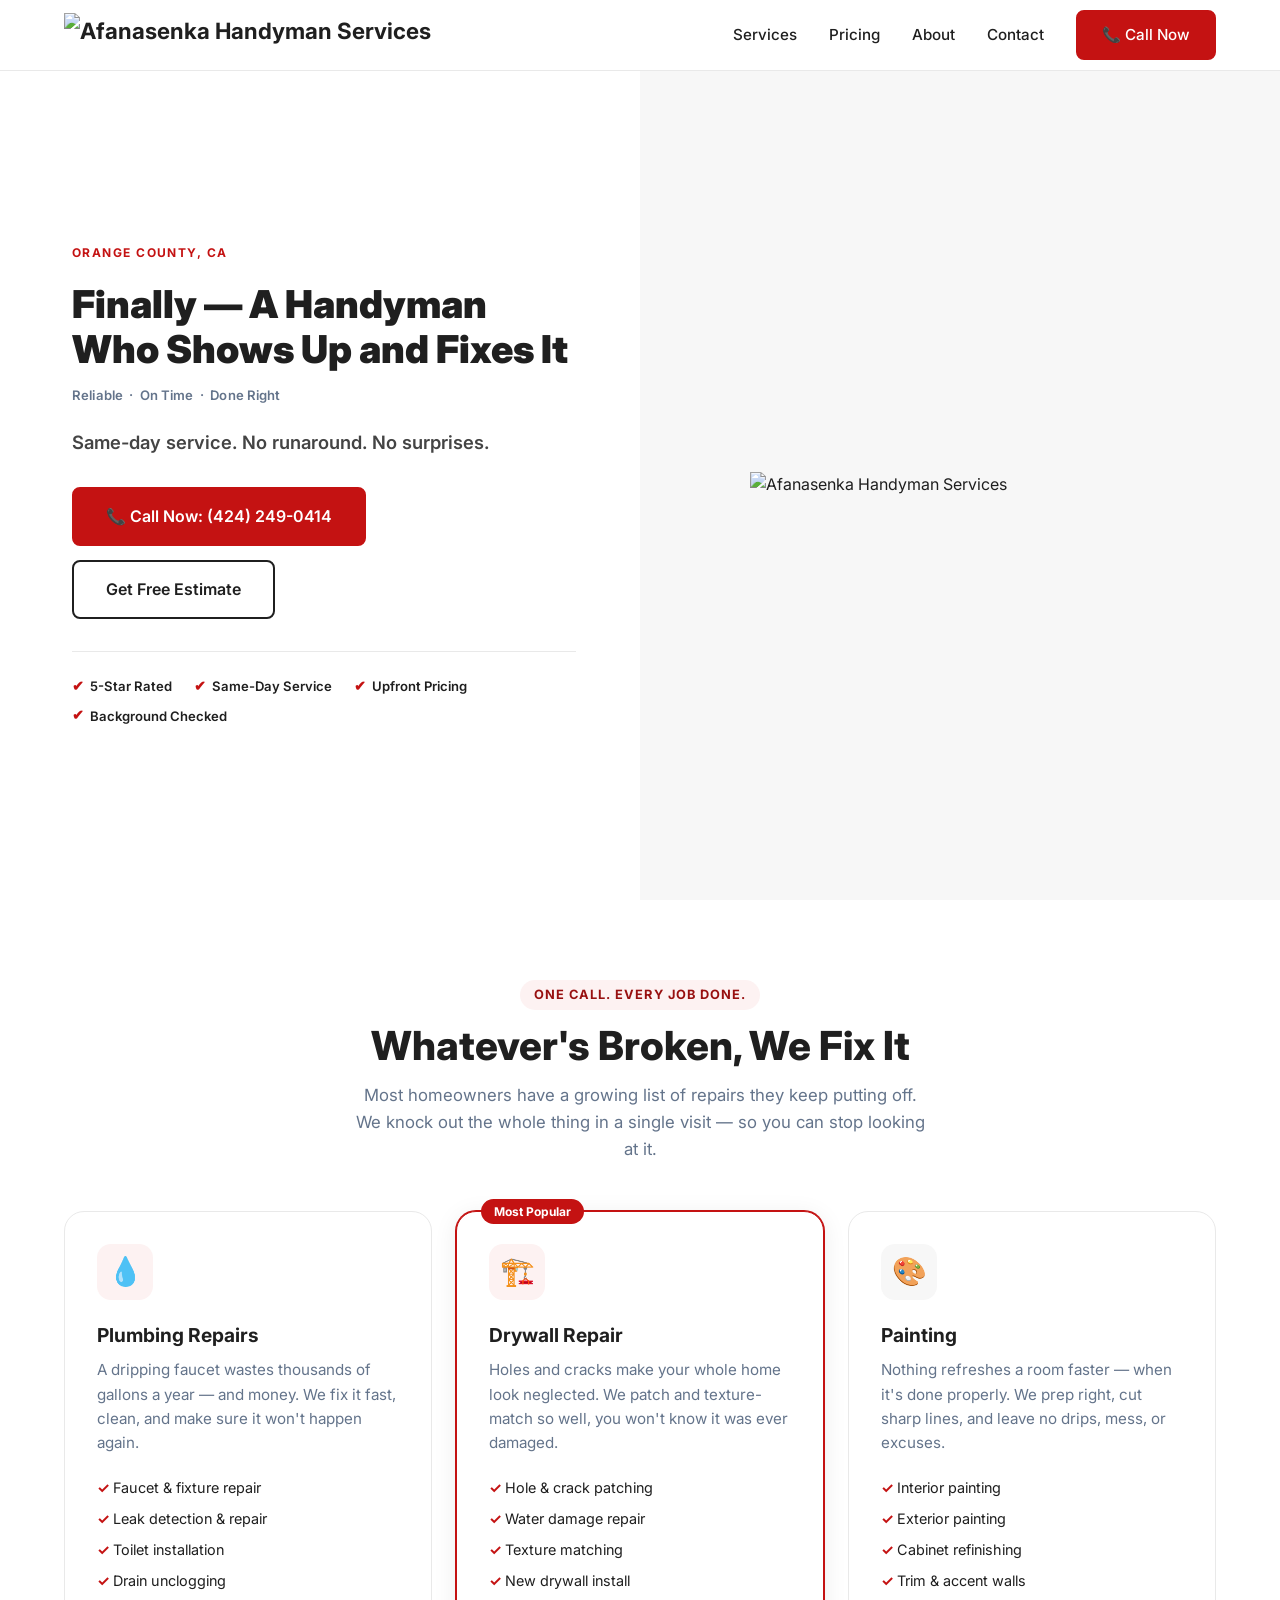
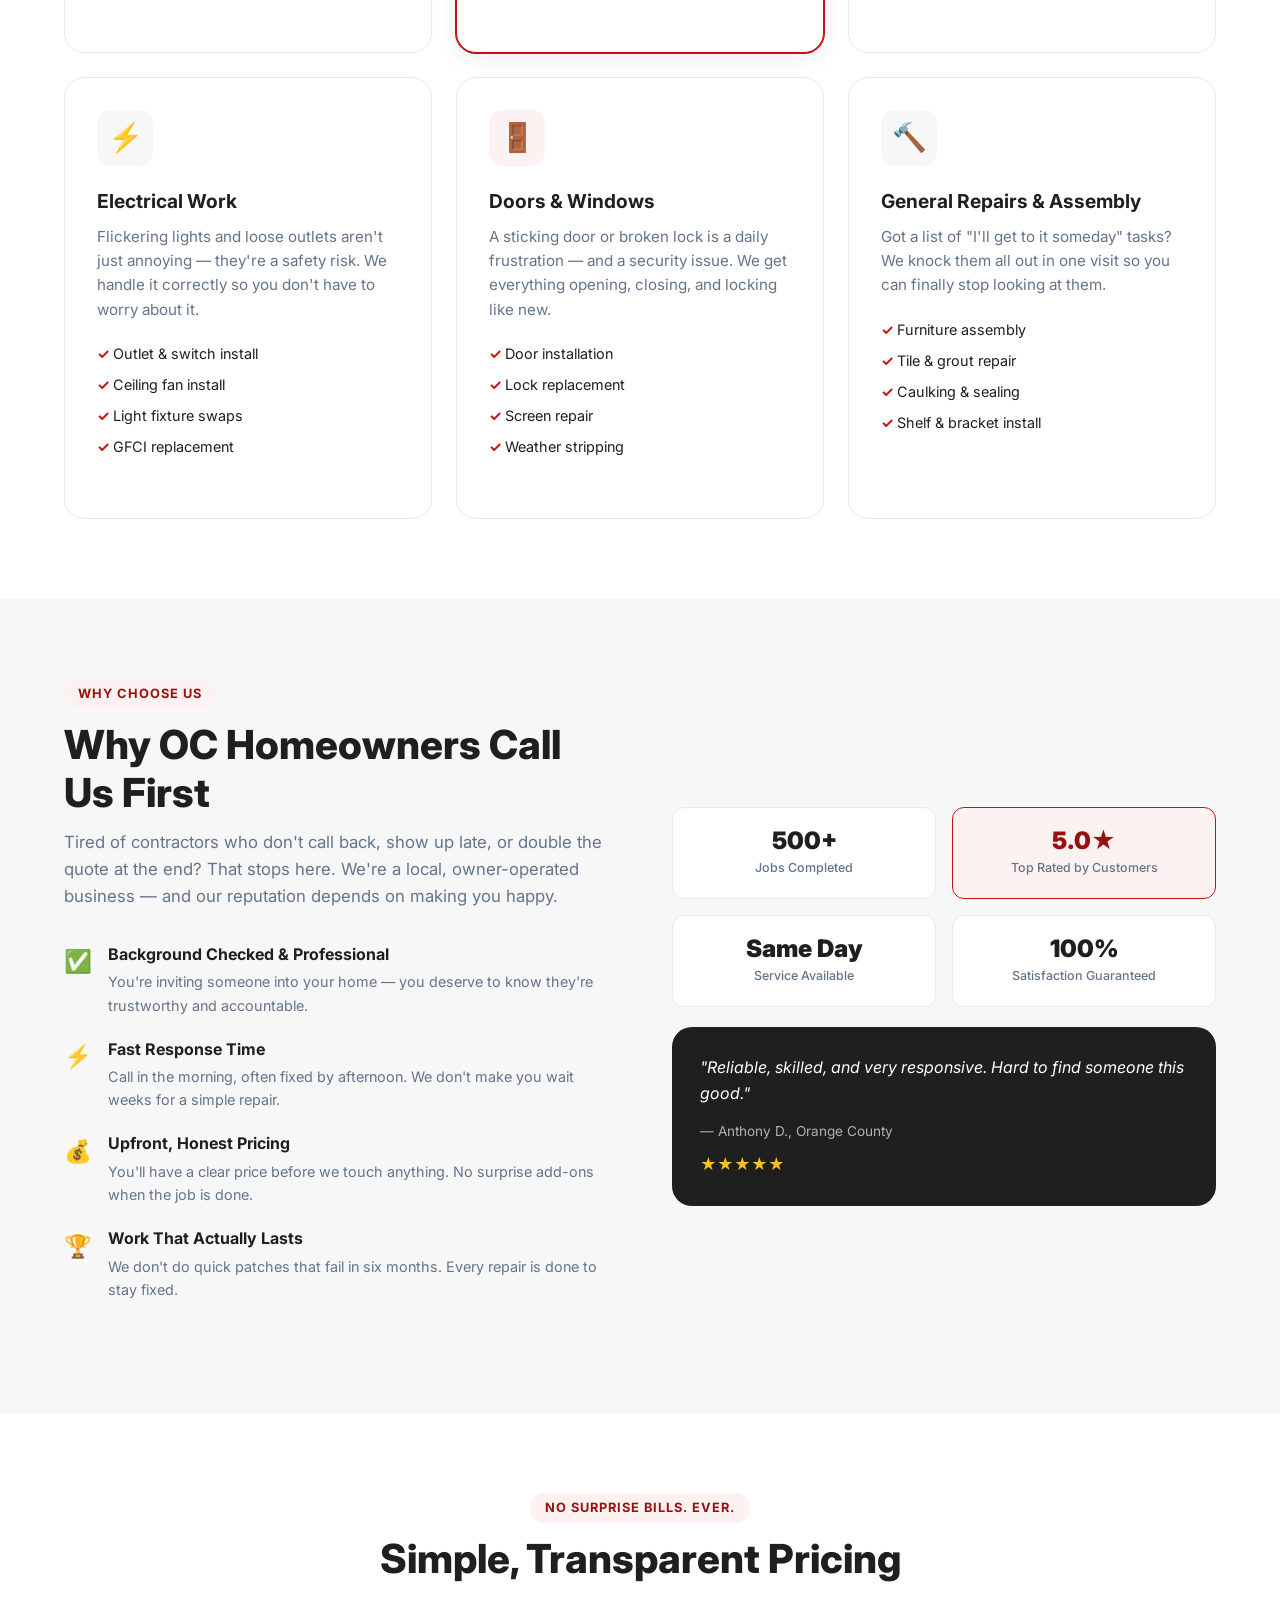
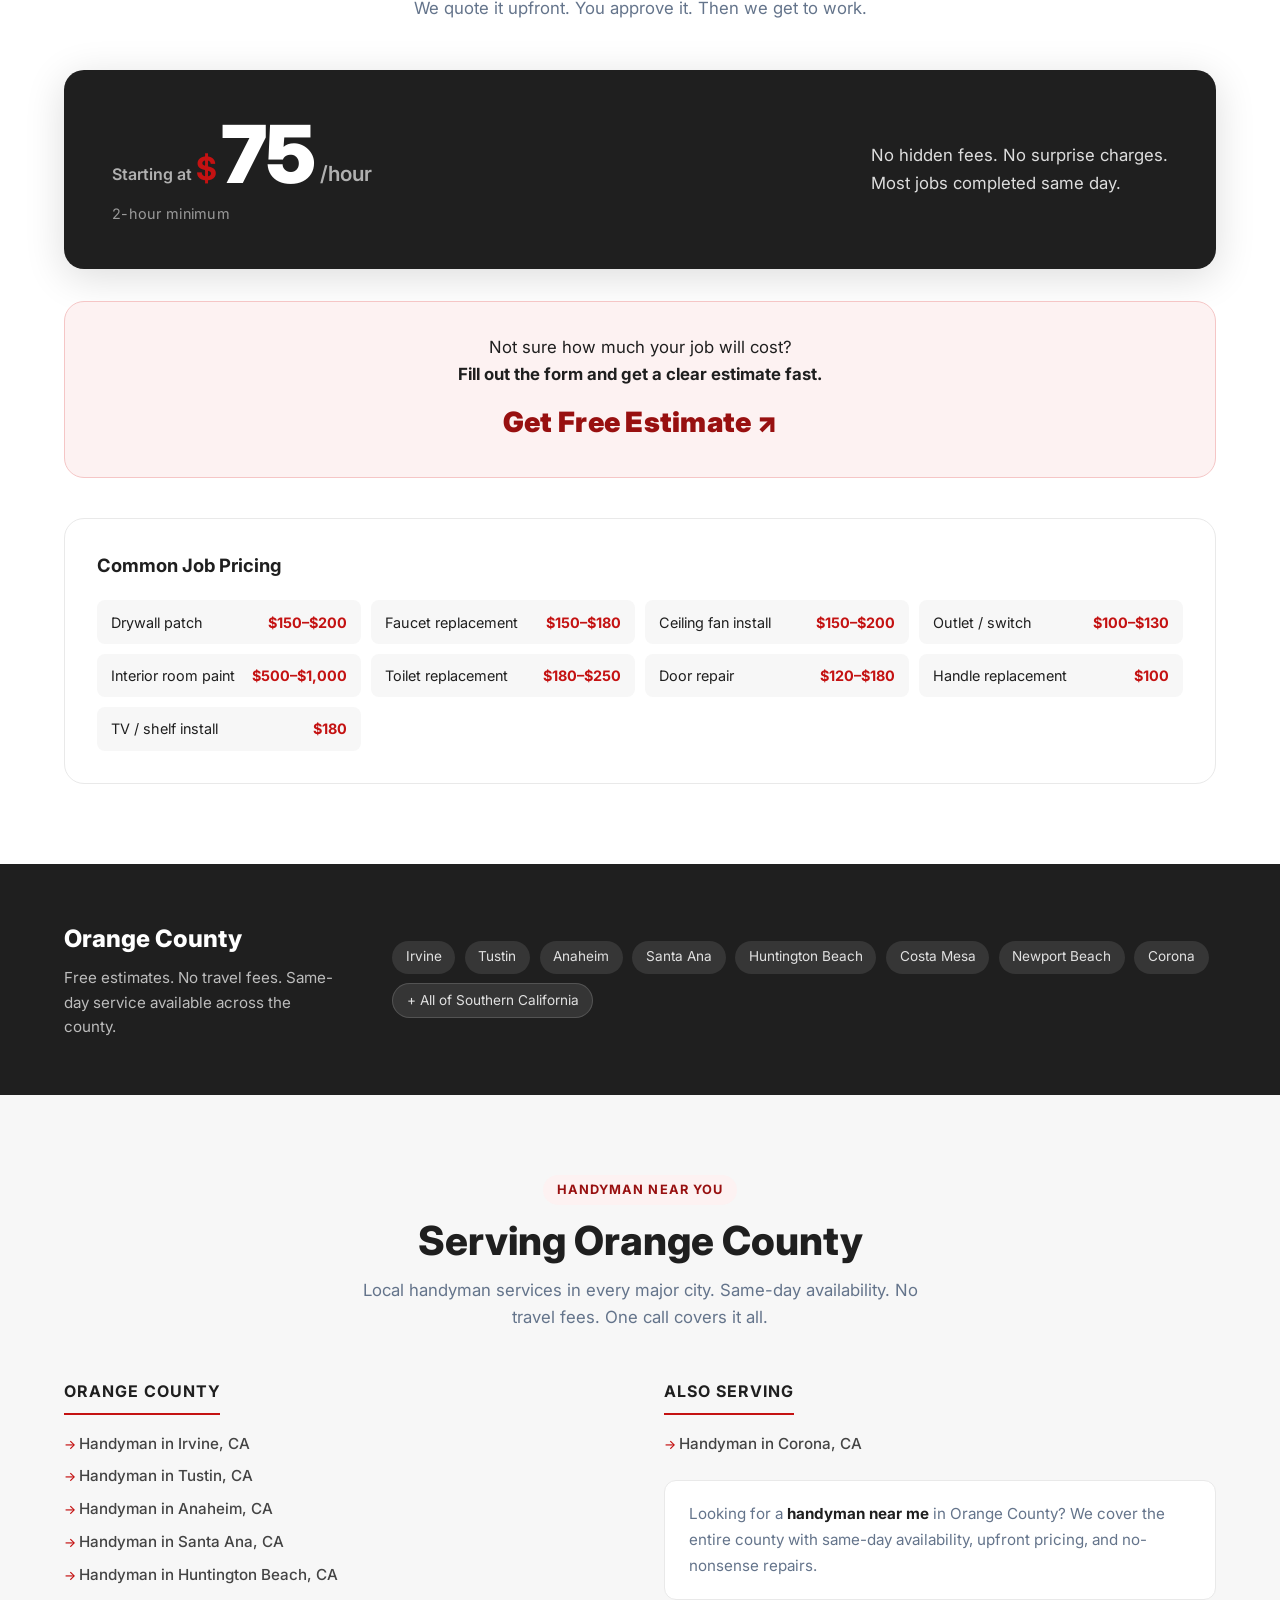
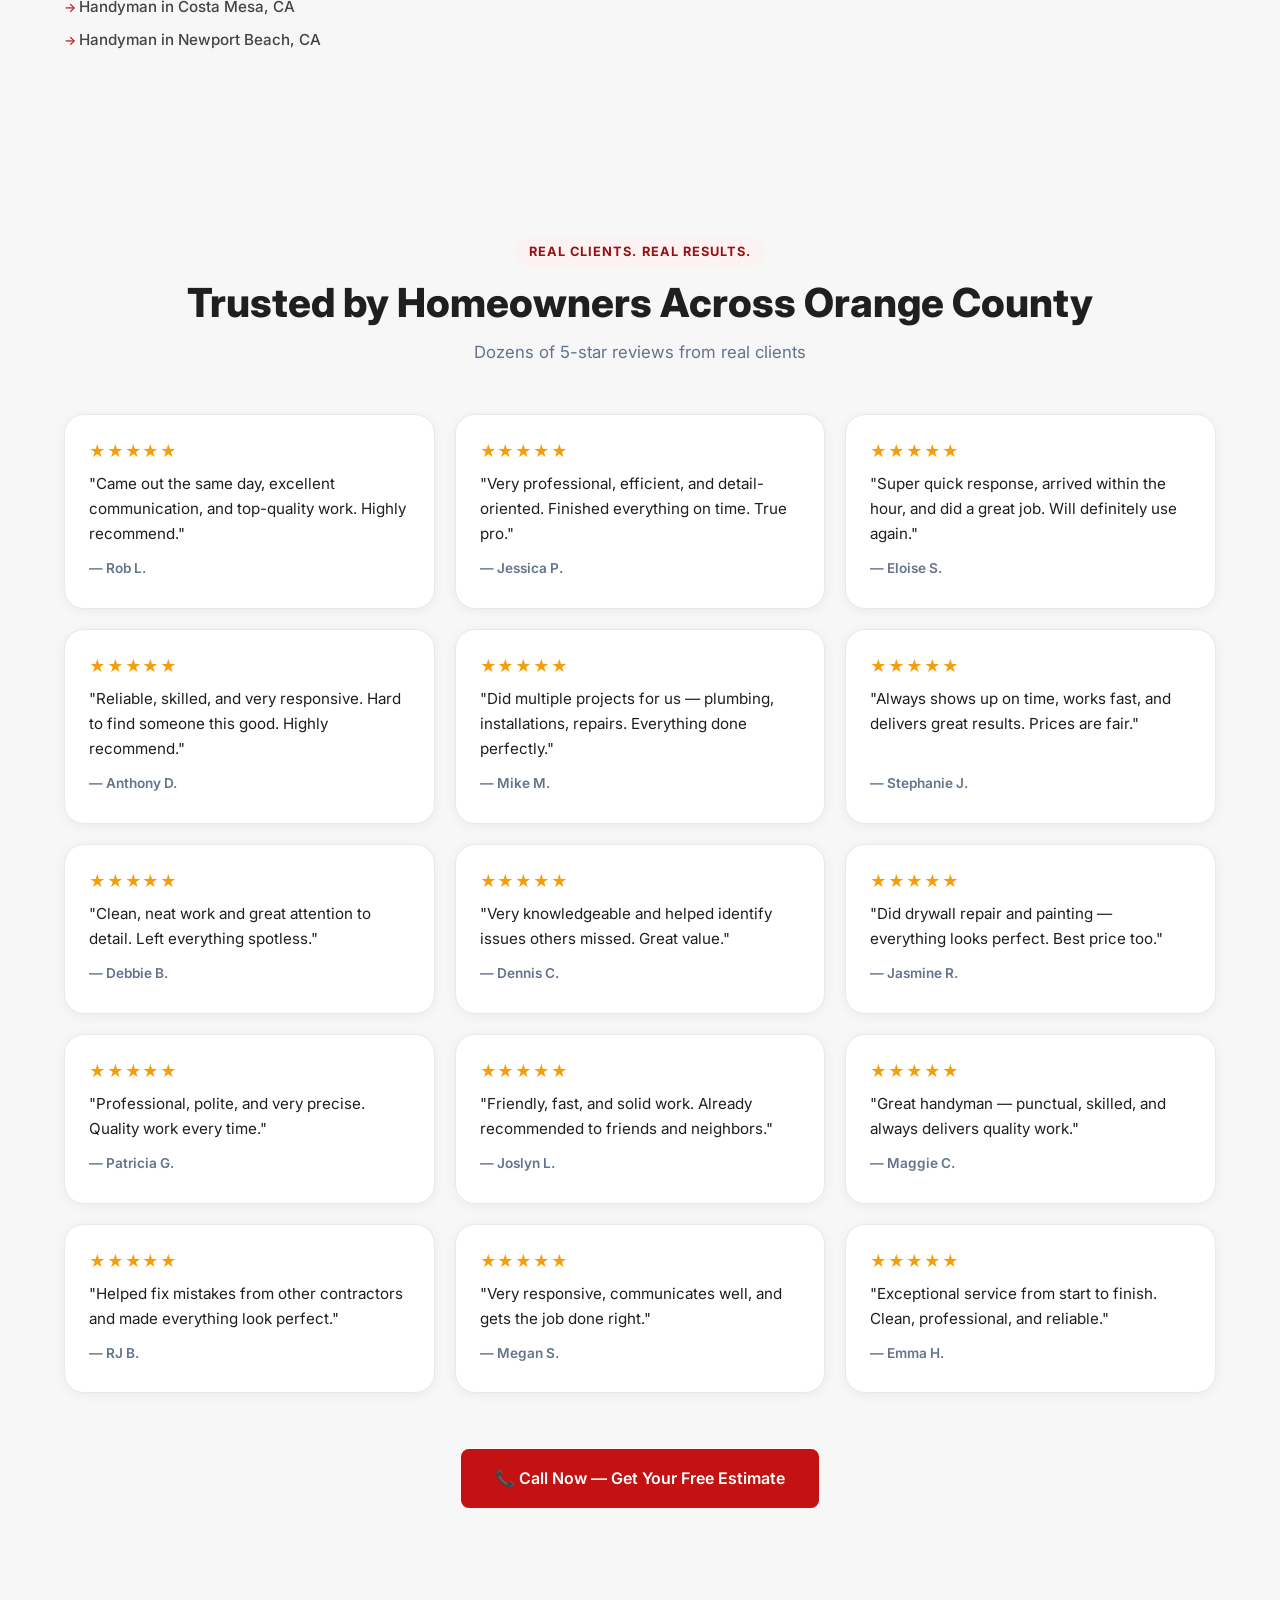
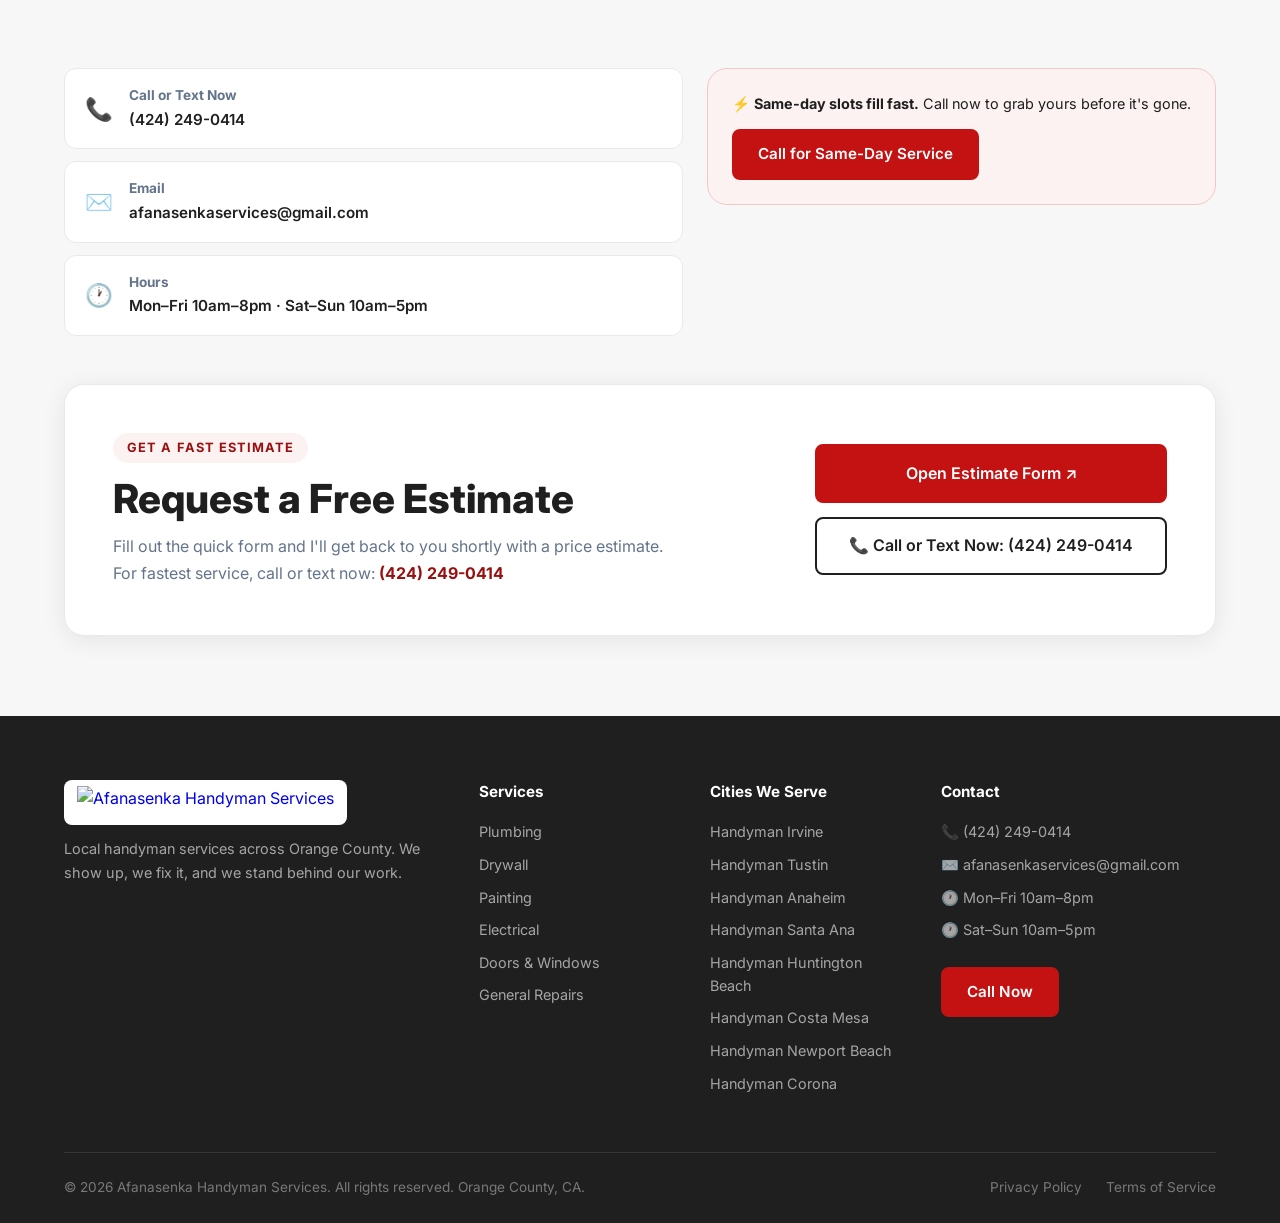
==== commit b6ce4efc: "Add files via upload" ====
--- a/index.html
+++ b/index.html
@@ -3,12 +3,14 @@
 <head>
   <meta charset="UTF-8" />
   <meta name="viewport" content="width=device-width, initial-scale=1.0" />
-  <title>Handyman Services in Orange County & Riverside County, CA | Afanasenka Handyman</title>
-  <meta name="description" content="Top-rated handyman in Orange County and Riverside County, CA. Same-day service for drywall, plumbing, electrical, painting & more. Call (424) 249-0414 for a free estimate." />
+  <title>Handyman Services in Orange County, CA | Afanasenka Handyman</title>
+  <meta name="description" content="Top-rated handyman in Orange County, CA. Same-day service for drywall, plumbing, electrical, painting & more. Call (424) 249-0414 for a free estimate." />
+  <meta name="robots" content="index, follow" />
+  <link rel="canonical" href="index.html" />
   <script type="application/ld+json">
   {
     "@context": "https://schema.org",
-    "@type": "LocalBusiness",
+    "@type": "HomeAndConstructionBusiness",
     "name": "Afanasenka Handyman Services",
     "telephone": "+14242490414",
     "email": "afanasenkaservices@gmail.com",
@@ -17,11 +19,8 @@
       "addressRegion": "CA",
       "addressCountry": "US"
     },
-    "areaServed": [
-      { "@type": "AdministrativeArea", "name": "Orange County, CA" },
-      { "@type": "AdministrativeArea", "name": "Riverside County, CA" }
-    ],
-    "description": "Reliable handyman services in Orange County and Riverside County, CA. Drywall repair, plumbing, electrical, painting, TV mounting, and general home repairs.",
+    "areaServed": { "@type": "AdministrativeArea", "name": "Orange County, CA" },
+    "description": "Reliable handyman services in Orange County, CA. Drywall repair, plumbing, electrical, painting, TV mounting, and general home repairs.",
     "openingHours": "Mo-Fr 10:00-20:00, Sa-Su 10:00-17:00",
     "priceRange": "$$"
   }
@@ -37,8 +36,7 @@
   <header class="nav-wrapper" id="navbar">
     <nav class="nav container">
       <a href="#" class="nav-logo">
-        <span class="logo-icon">🔧</span>
-        <span>Afanasenka <strong>Handyman</strong></span>
+        <img src="https://raw.githubusercontent.com/zmiceramaroka/afanasenkahandyman/main/short_logo.png" alt="Afanasenka Handyman Services" class="nav-logo-img" />
       </a>
       <ul class="nav-links" id="nav-links">
         <li><a href="#services">Services</a></li>
@@ -60,7 +58,7 @@
     <div class="hero-left">
       <div class="hero-left-inner">
 
-        <p class="hero-eyebrow">Orange County &amp; Riverside County, CA</p>
+        <p class="hero-eyebrow">Orange County, CA</p>
 
         <h1 class="hero-title">
           Finally — A Handyman<br />Who Shows Up and Fixes It
@@ -89,12 +87,12 @@
       </div>
     </div>
 
-    <!-- RIGHT: Image -->
-    <div class="hero-right" aria-hidden="true">
+    <!-- RIGHT: Logo -->
+    <div class="hero-right">
       <img
-        src="https://images.unsplash.com/photo-1504307651254-35680f356dfd?w=1000&auto=format&fit=crop&q=80"
-        alt=""
-        class="hero-img"
+        src="https://raw.githubusercontent.com/zmiceramaroka/afanasenkahandyman/main/full_logo.png"
+        alt="Afanasenka Handyman Services"
+        class="hero-logo-img"
         loading="eager"
       />
     </div>
@@ -112,7 +110,7 @@
       <div class="services-grid">
 
         <div class="service-card">
-          <div class="service-icon" style="background:#eff6ff;">💧</div>
+          <div class="service-icon" style="background:#fdf2f2;">💧</div>
           <h3>Plumbing Repairs</h3>
           <p>A dripping faucet wastes thousands of gallons a year — and money. We fix it fast, clean, and make sure it won't happen again.</p>
           <ul class="service-list">
@@ -125,7 +123,7 @@
 
         <div class="service-card featured-service">
           <div class="featured-badge">Most Popular</div>
-          <div class="service-icon" style="background:#fff7ed;">🏗️</div>
+          <div class="service-icon" style="background:#fdf2f2;">🏗️</div>
           <h3>Drywall Repair</h3>
           <p>Holes and cracks make your whole home look neglected. We patch and texture-match so well, you won't know it was ever damaged.</p>
           <ul class="service-list">
@@ -137,7 +135,7 @@
         </div>
 
         <div class="service-card">
-          <div class="service-icon" style="background:#f0fdf4;">🎨</div>
+          <div class="service-icon" style="background:#f7f7f7;">🎨</div>
           <h3>Painting</h3>
           <p>Nothing refreshes a room faster — when it's done properly. We prep right, cut sharp lines, and leave no drips, mess, or excuses.</p>
           <ul class="service-list">
@@ -149,7 +147,7 @@
         </div>
 
         <div class="service-card">
-          <div class="service-icon" style="background:#fefce8;">⚡</div>
+          <div class="service-icon" style="background:#f7f7f7;">⚡</div>
           <h3>Electrical Work</h3>
           <p>Flickering lights and loose outlets aren't just annoying — they're a safety risk. We handle it correctly so you don't have to worry about it.</p>
           <ul class="service-list">
@@ -161,7 +159,7 @@
         </div>
 
         <div class="service-card">
-          <div class="service-icon" style="background:#fdf4ff;">🚪</div>
+          <div class="service-icon" style="background:#fdf2f2;">🚪</div>
           <h3>Doors &amp; Windows</h3>
           <p>A sticking door or broken lock is a daily frustration — and a security issue. We get everything opening, closing, and locking like new.</p>
           <ul class="service-list">
@@ -173,7 +171,7 @@
         </div>
 
         <div class="service-card">
-          <div class="service-icon" style="background:#fff1f2;">🔨</div>
+          <div class="service-icon" style="background:#f7f7f7;">🔨</div>
           <h3>General Repairs &amp; Assembly</h3>
           <p>Got a list of "I'll get to it someday" tasks? We knock them all out in one visit so you can finally stop looking at them.</p>
           <ul class="service-list">
@@ -308,8 +306,8 @@
     <div class="container">
       <div class="area-inner">
         <div class="area-text">
-          <h2>Orange County &amp; Riverside County</h2>
-          <p>Free estimates. No travel fees. Same-day service available across both counties.</p>
+          <h2>Orange County</h2>
+          <p>Free estimates. No travel fees. Same-day service available across the county.</p>
         </div>
         <div class="area-cities">
           <a href="handyman-irvine-ca.html" class="area-city-link">Irvine</a>
@@ -319,9 +317,7 @@
           <a href="handyman-huntington-beach-ca.html" class="area-city-link">Huntington Beach</a>
           <a href="handyman-costa-mesa-ca.html" class="area-city-link">Costa Mesa</a>
           <a href="handyman-newport-beach-ca.html" class="area-city-link">Newport Beach</a>
-          <a href="handyman-riverside-ca.html" class="area-city-link">Riverside</a>
           <a href="handyman-corona-ca.html" class="area-city-link">Corona</a>
-          <a href="handyman-moreno-valley-ca.html" class="area-city-link">Moreno Valley</a>
           <span>+ All of Southern California</span>
         </div>
       </div>
@@ -333,7 +329,7 @@
     <div class="container">
       <div class="section-header">
         <span class="section-label">Handyman Near You</span>
-        <h2 class="section-title">Serving Orange &amp; Riverside County</h2>
+        <h2 class="section-title">Serving Orange County</h2>
         <p class="section-sub">Local handyman services in every major city. Same-day availability. No travel fees. One call covers it all.</p>
       </div>
       <div class="cities-columns">
@@ -350,14 +346,12 @@
           </ul>
         </div>
         <div class="cities-col">
-          <h3 class="cities-col-title">Riverside County</h3>
+          <h3 class="cities-col-title">Also Serving</h3>
           <ul class="cities-list">
-            <li><a href="handyman-riverside-ca.html">Handyman in Riverside, CA</a></li>
             <li><a href="handyman-corona-ca.html">Handyman in Corona, CA</a></li>
-            <li><a href="handyman-moreno-valley-ca.html">Handyman in Moreno Valley, CA</a></li>
           </ul>
           <div class="cities-keyword-block">
-            <p>Looking for a <strong>handyman near me</strong> in Southern California? We cover the entire region with same-day availability, upfront pricing, and no-nonsense repairs.</p>
+            <p>Looking for a <strong>handyman near me</strong> in Orange County? We cover the entire county with same-day availability, upfront pricing, and no-nonsense repairs.</p>
           </div>
         </div>
       </div>
@@ -548,9 +542,8 @@
     <div class="container">
       <div class="footer-grid">
         <div class="footer-brand">
-          <a href="#" class="nav-logo footer-logo">
-            <span class="logo-icon">🔧</span>
-            <span>Afanasenka <strong>Handyman</strong></span>
+          <a href="#">
+            <span class="footer-logo-wrap"><img src="https://raw.githubusercontent.com/zmiceramaroka/afanasenkahandyman/main/short_logo.png" alt="Afanasenka Handyman Services" class="footer-logo-img" /></span>
           </a>
           <p>Local handyman services across Orange County. We show up, we fix it, and we stand behind our work.</p>
         </div>
@@ -575,9 +568,7 @@
             <li><a href="handyman-huntington-beach-ca.html">Handyman Huntington Beach</a></li>
             <li><a href="handyman-costa-mesa-ca.html">Handyman Costa Mesa</a></li>
             <li><a href="handyman-newport-beach-ca.html">Handyman Newport Beach</a></li>
-            <li><a href="handyman-riverside-ca.html">Handyman Riverside</a></li>
             <li><a href="handyman-corona-ca.html">Handyman Corona</a></li>
-            <li><a href="handyman-moreno-valley-ca.html">Handyman Moreno Valley</a></li>
           </ul>
         </div>
         <div class="footer-col">
--- a/styles.css
+++ b/styles.css
@@ -5,16 +5,16 @@
 *, *::before, *::after { box-sizing: border-box; margin: 0; padding: 0; }
 
 :root {
-  --blue:        #1e3a5f;
-  --blue-dark:   #132845;
-  --blue-mid:    #2d5282;
-  --orange:      #f97316;
-  --orange-dark: #ea6d07;
-  --orange-light:#fff7ed;
-  --text:        #1a202c;
+  --blue:        #1F1F1F;
+  --blue-dark:   #1F1F1F;
+  --blue-mid:    #444444;
+  --orange:      #C41212;
+  --orange-dark: #981010;
+  --orange-light:#fdf2f2;
+  --text:        #1F1F1F;
   --muted:       #64748b;
-  --light:       #f8fafc;
-  --border:      #e2e8f0;
+  --light:       #F7F7F7;
+  --border:      #E9E9E9;
   --white:       #ffffff;
   --radius:      12px;
   --radius-lg:   20px;
@@ -52,7 +52,7 @@
   transition: all var(--transition); white-space: nowrap;
 }
 .btn-primary  { background: var(--orange); color: #fff; border-color: var(--orange); }
-.btn-primary:hover { background: var(--orange-dark); border-color: var(--orange-dark); transform: translateY(-1px); box-shadow: 0 6px 20px rgba(249,115,22,.35); }
+.btn-primary:hover { background: var(--orange-dark); border-color: var(--orange-dark); transform: translateY(-1px); box-shadow: 0 6px 20px rgba(196,18,18,.35); }
 .btn-outline  { background: transparent; color: var(--white); border-color: rgba(255,255,255,.6); }
 .btn-outline:hover { background: rgba(255,255,255,.12); border-color: #fff; }
 .btn-ghost    { background: transparent; color: var(--orange); border-color: var(--orange); font-size: .9rem; padding: .5rem 1rem; }
@@ -225,34 +225,38 @@
   position: relative;
   overflow: hidden;
   min-height: 500px;
-}
-
-.hero-img {
+  background: var(--light);
+  display: flex;
+  align-items: center;
+  justify-content: center;
+  padding: 3rem 2rem;
+}
+
+.hero-logo-img {
+  max-width: 420px;
+  width: 85%;
+  height: auto;
   display: block;
-  width: 100%;
-  height: 100%;
-  object-fit: cover;
-  object-position: center;
-}
-
-/* Subtle left-edge vignette so text on left breathes */
-.hero-right::before {
-  content: '';
-  position: absolute;
-  inset: 0;
-  background: linear-gradient(to right, rgba(255,255,255,.12) 0%, transparent 18%);
-  z-index: 1;
-  pointer-events: none;
-}
-
-/* Slight dark overlay — deepens the photo, adds premium feel */
-.hero-right::after {
-  content: '';
-  position: absolute;
-  inset: 0;
-  background: rgba(0, 0, 0, .18);
-  z-index: 1;
-  pointer-events: none;
+}
+
+/* Nav logo image */
+.nav-logo-img {
+  height: 44px;
+  width: auto;
+  display: block;
+}
+
+/* Footer logo */
+.footer-logo-wrap {
+  display: inline-block;
+  background: var(--white);
+  border-radius: 8px;
+  padding: .4rem .8rem;
+}
+.footer-logo-img {
+  height: 32px;
+  width: auto;
+  display: block;
 }
 
 /* ── SERVICES ────────────────────────────────────────────── */
@@ -353,7 +357,7 @@
 
 .pricing-cta-block {
   text-align: center;
-  background: var(--orange-light); border: 1.5px solid #fed7aa;
+  background: var(--orange-light); border: 1.5px solid #f5c6c6;
   border-radius: var(--radius-lg); padding: 2rem 2.5rem;
   margin-bottom: 2.5rem;
 }
@@ -413,7 +417,7 @@
 
 .cta-banner {
   display: flex; flex-direction: column; align-items: flex-start; gap: .9rem;
-  background: var(--orange-light); border: 1.5px solid #fed7aa;
+  background: var(--orange-light); border: 1.5px solid #f5c6c6;
   border-radius: var(--radius-lg); padding: 1.5rem;
   min-width: 240px;
 }
@@ -592,8 +596,12 @@
   }
   .hero-right {
     order: 2;
-    min-height: 280px;
-    height: 280px;
+    min-height: auto;
+    height: auto;
+    padding: 2rem;
+  }
+  .hero-logo-img {
+    max-width: 280px;
   }
 
   .section { padding: 3.5rem 0; }
@@ -692,7 +700,7 @@
    LOCATION PAGE — Hero
    ============================================================ */
 .lp-hero {
-  background: linear-gradient(135deg, var(--blue-dark) 0%, var(--blue-mid) 100%);
+  background: linear-gradient(135deg, #1F1F1F 0%, #C41212 100%);
   padding: 8rem 0 4.5rem;
   text-align: center;
   color: var(--white);
@@ -700,7 +708,7 @@
 
 .lp-hero-eyebrow {
   display: inline-block;
-  background: rgba(249,115,22,.2);
+  background: rgba(196,18,18,.2);
   color: var(--orange);
   font-size: .8rem;
   font-weight: 700;
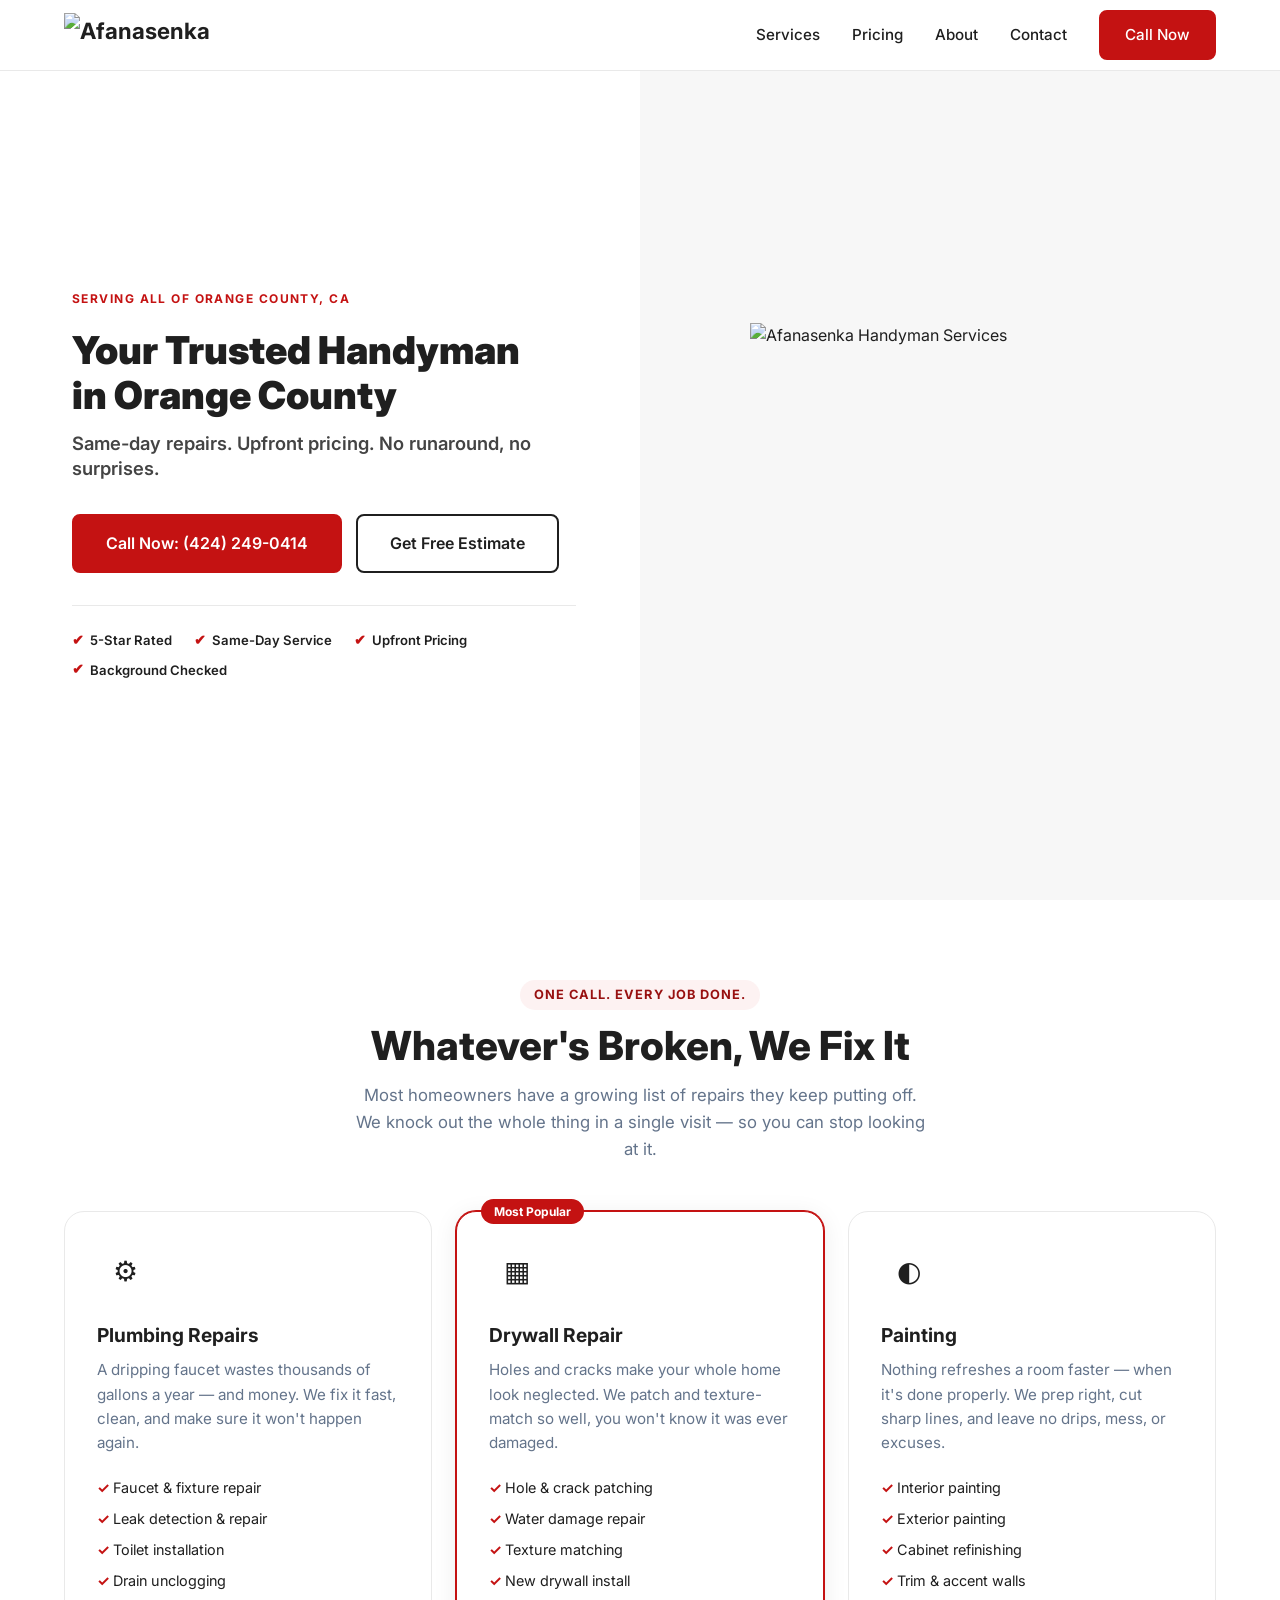
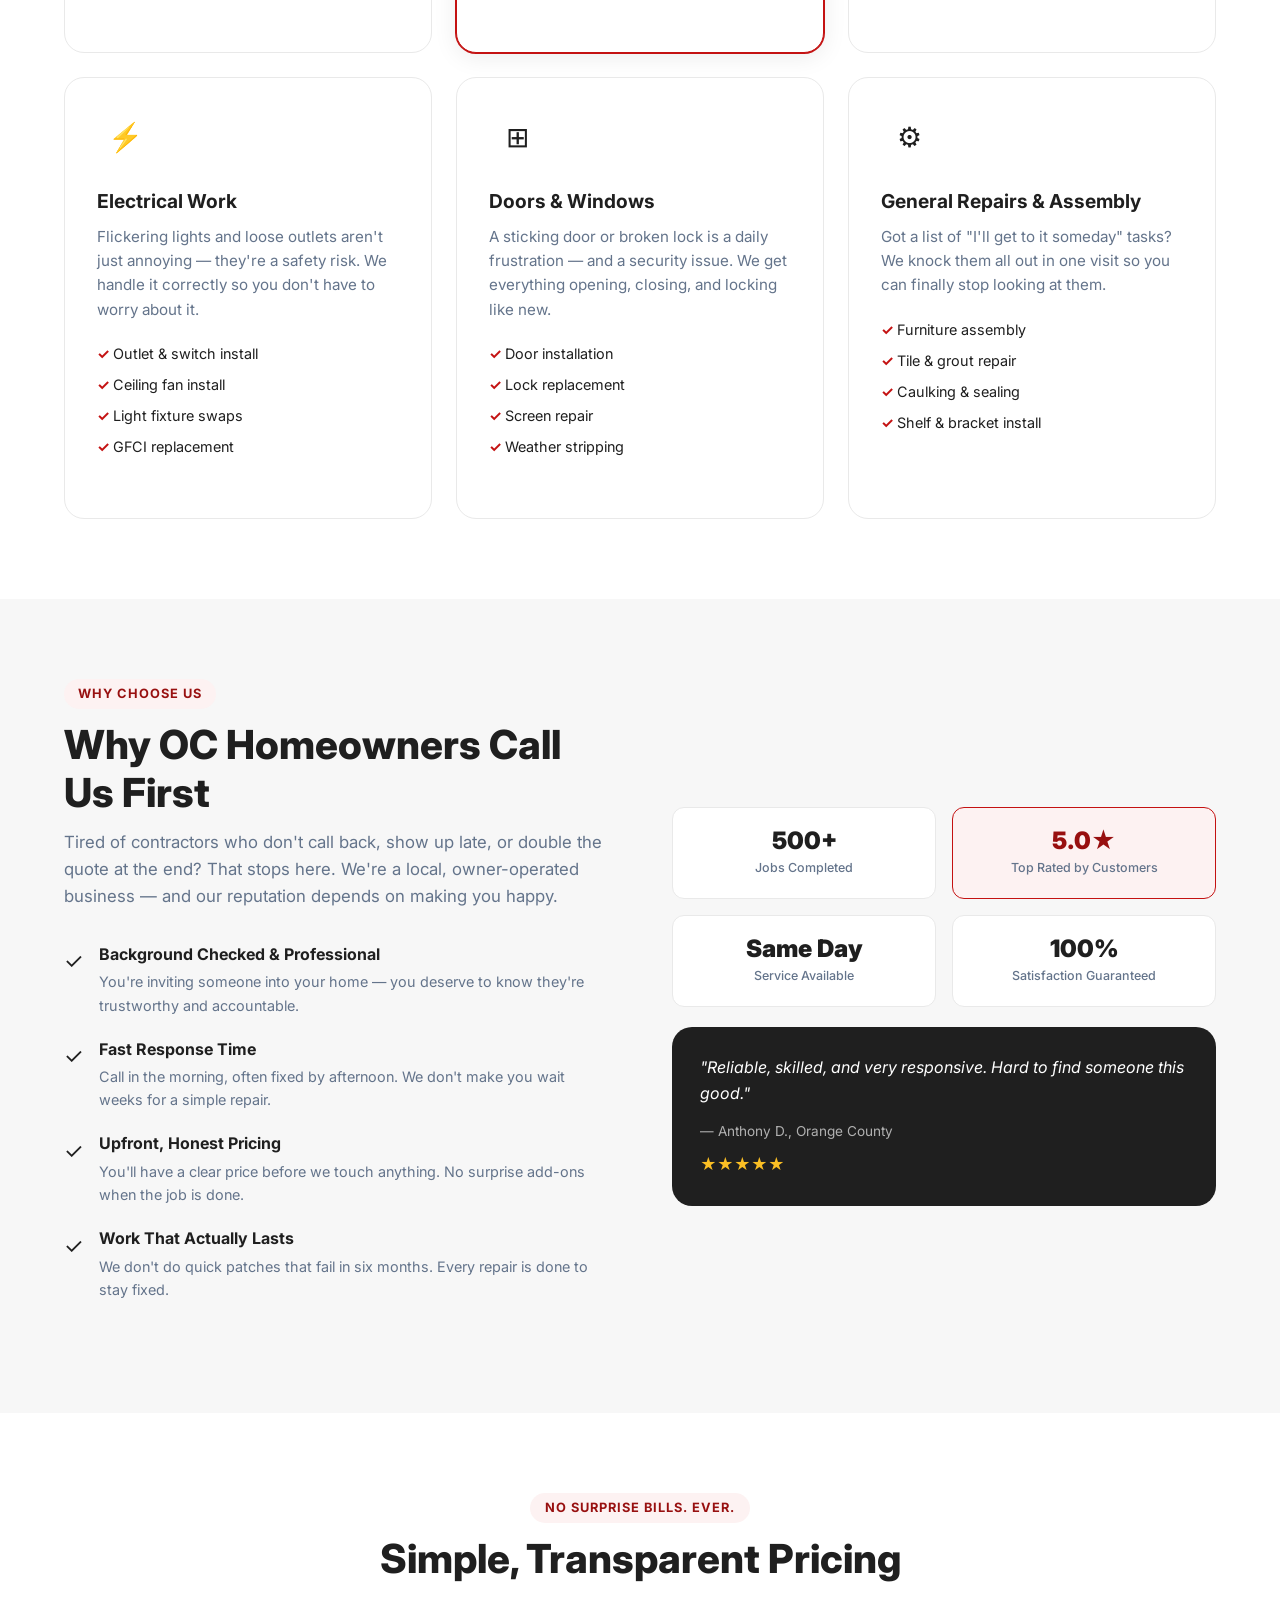
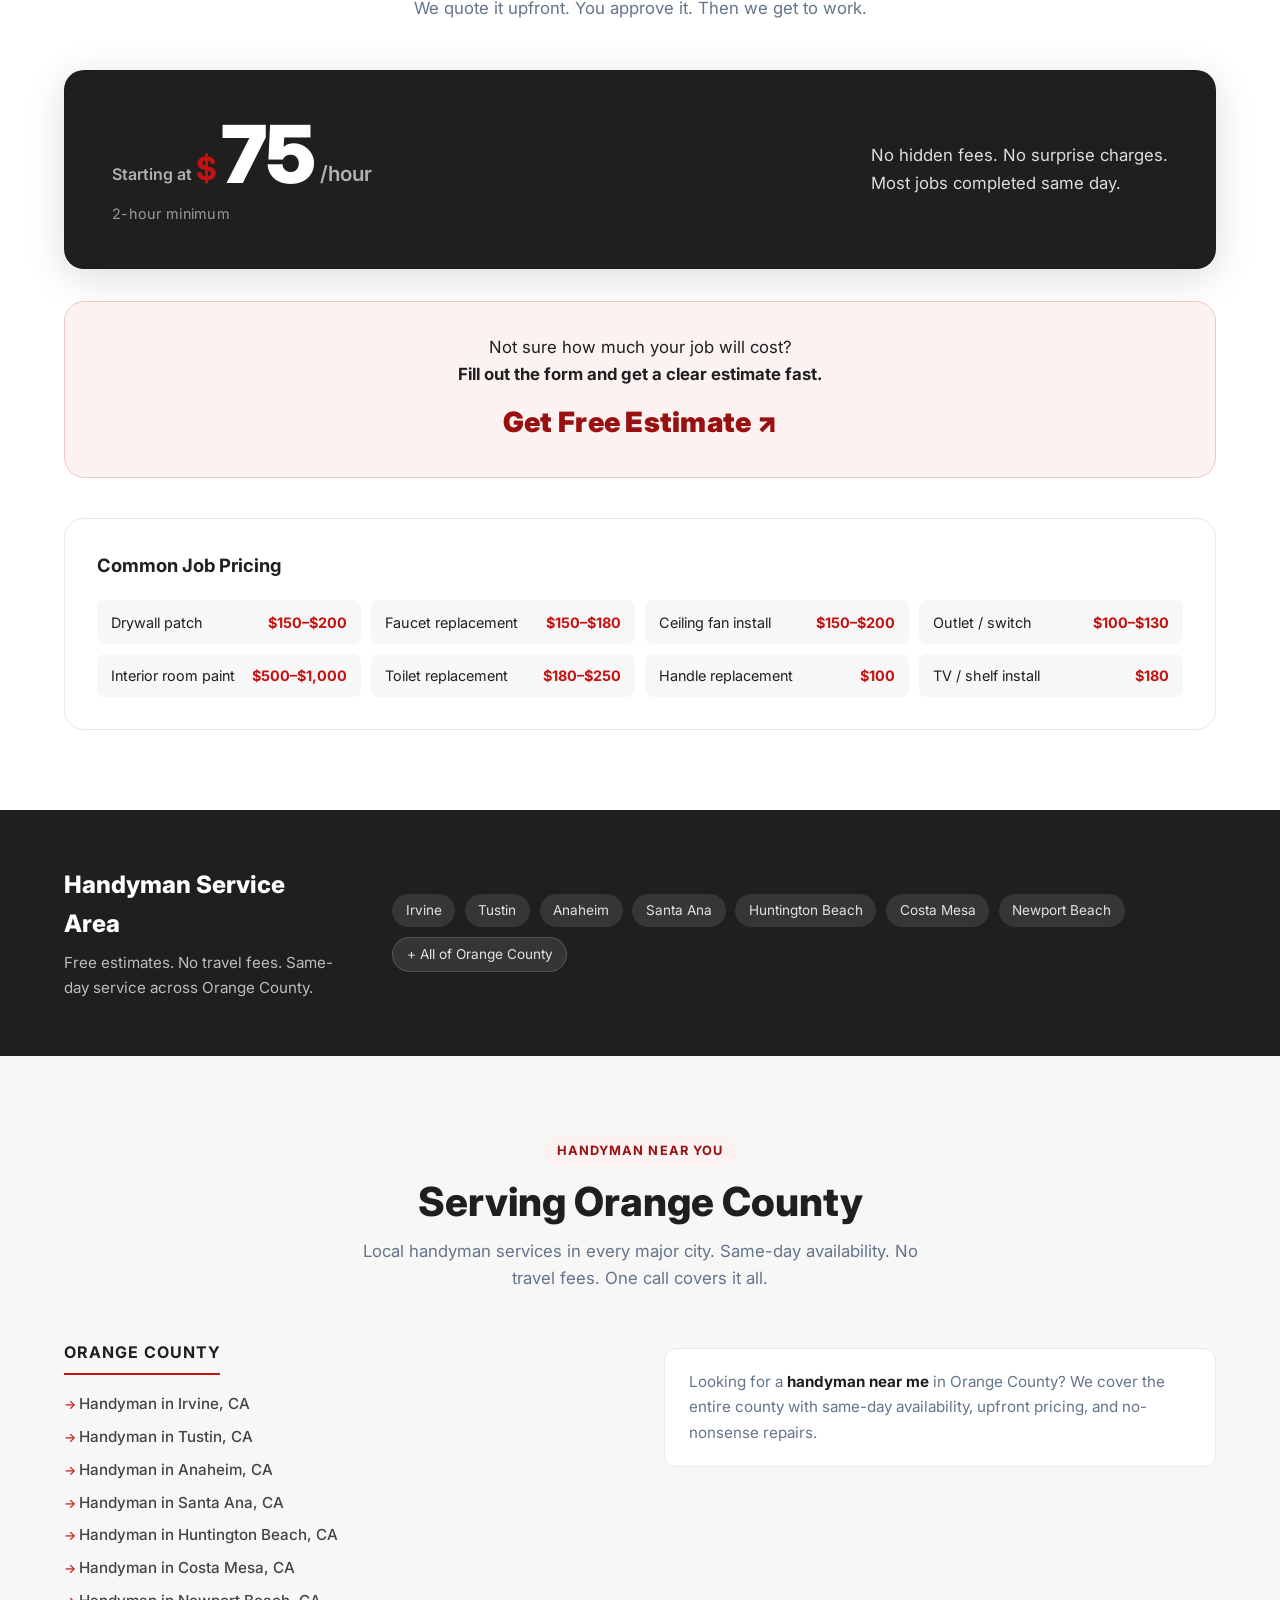
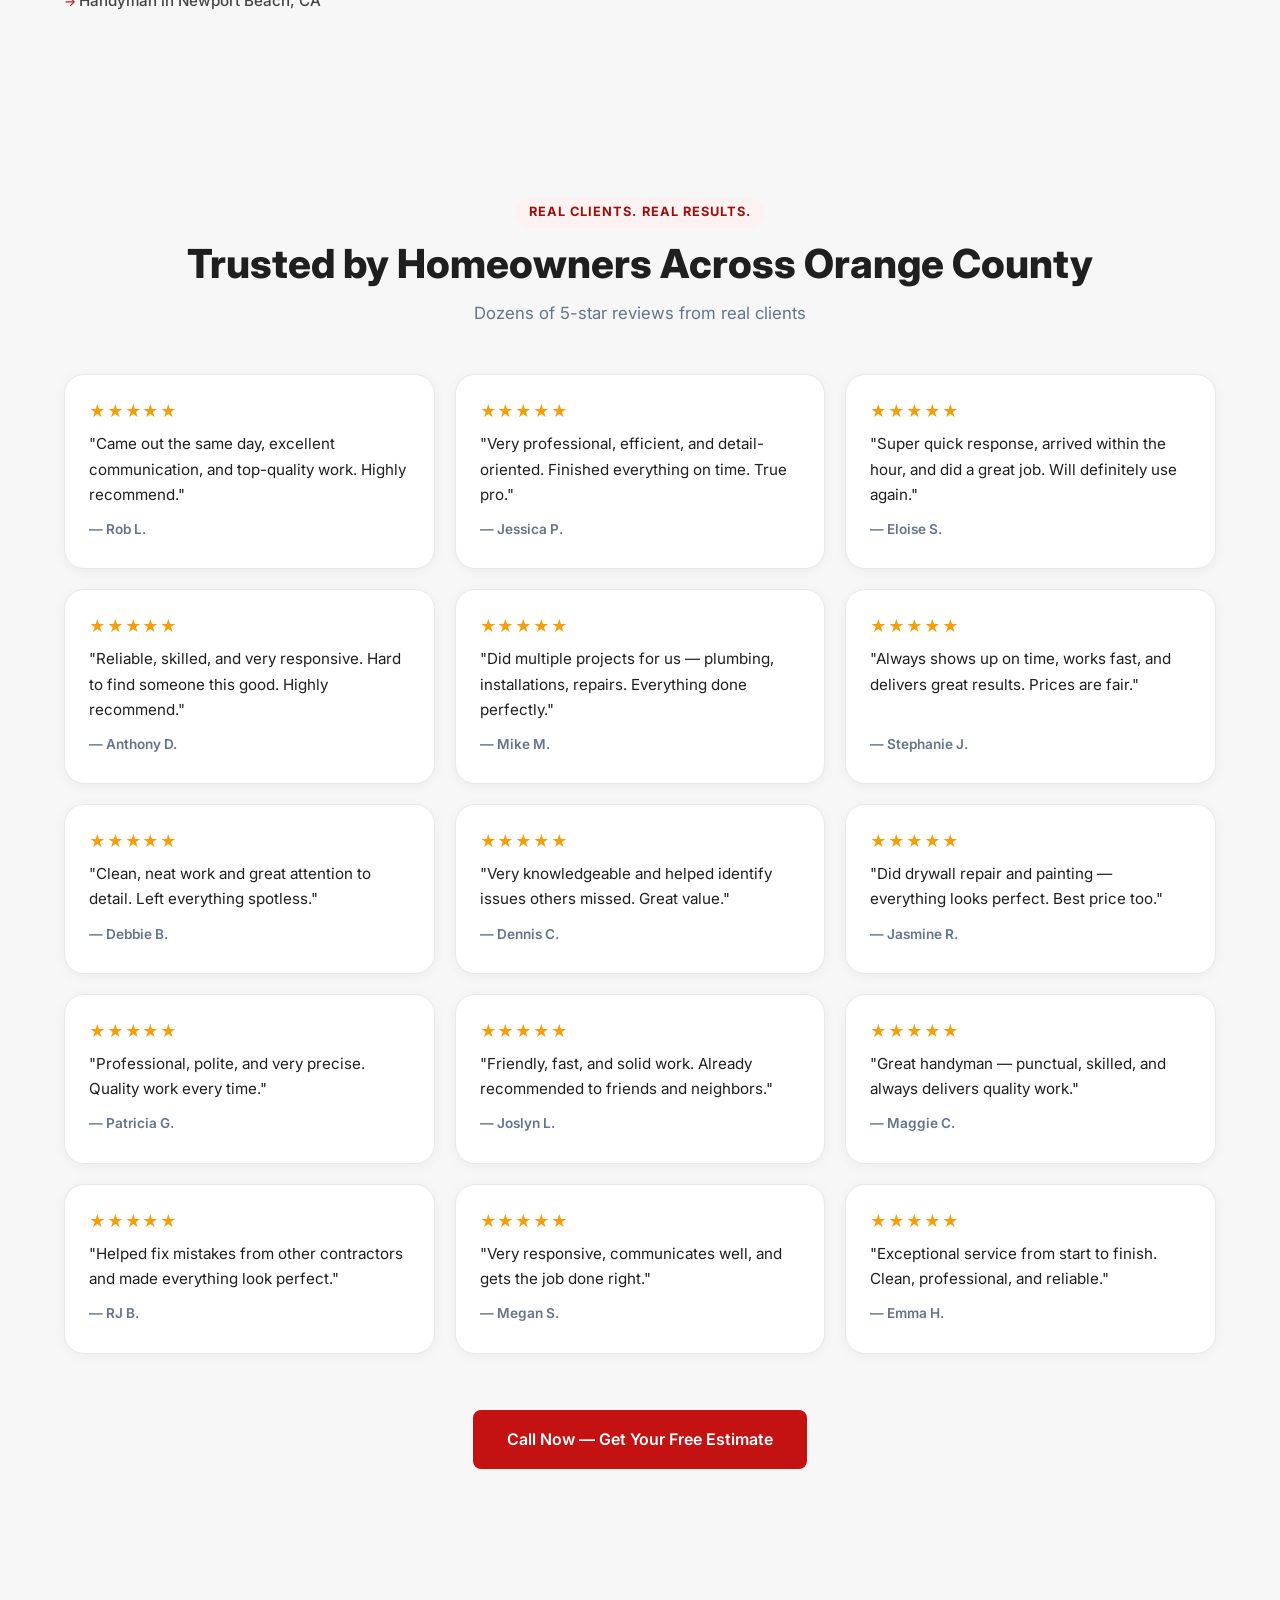
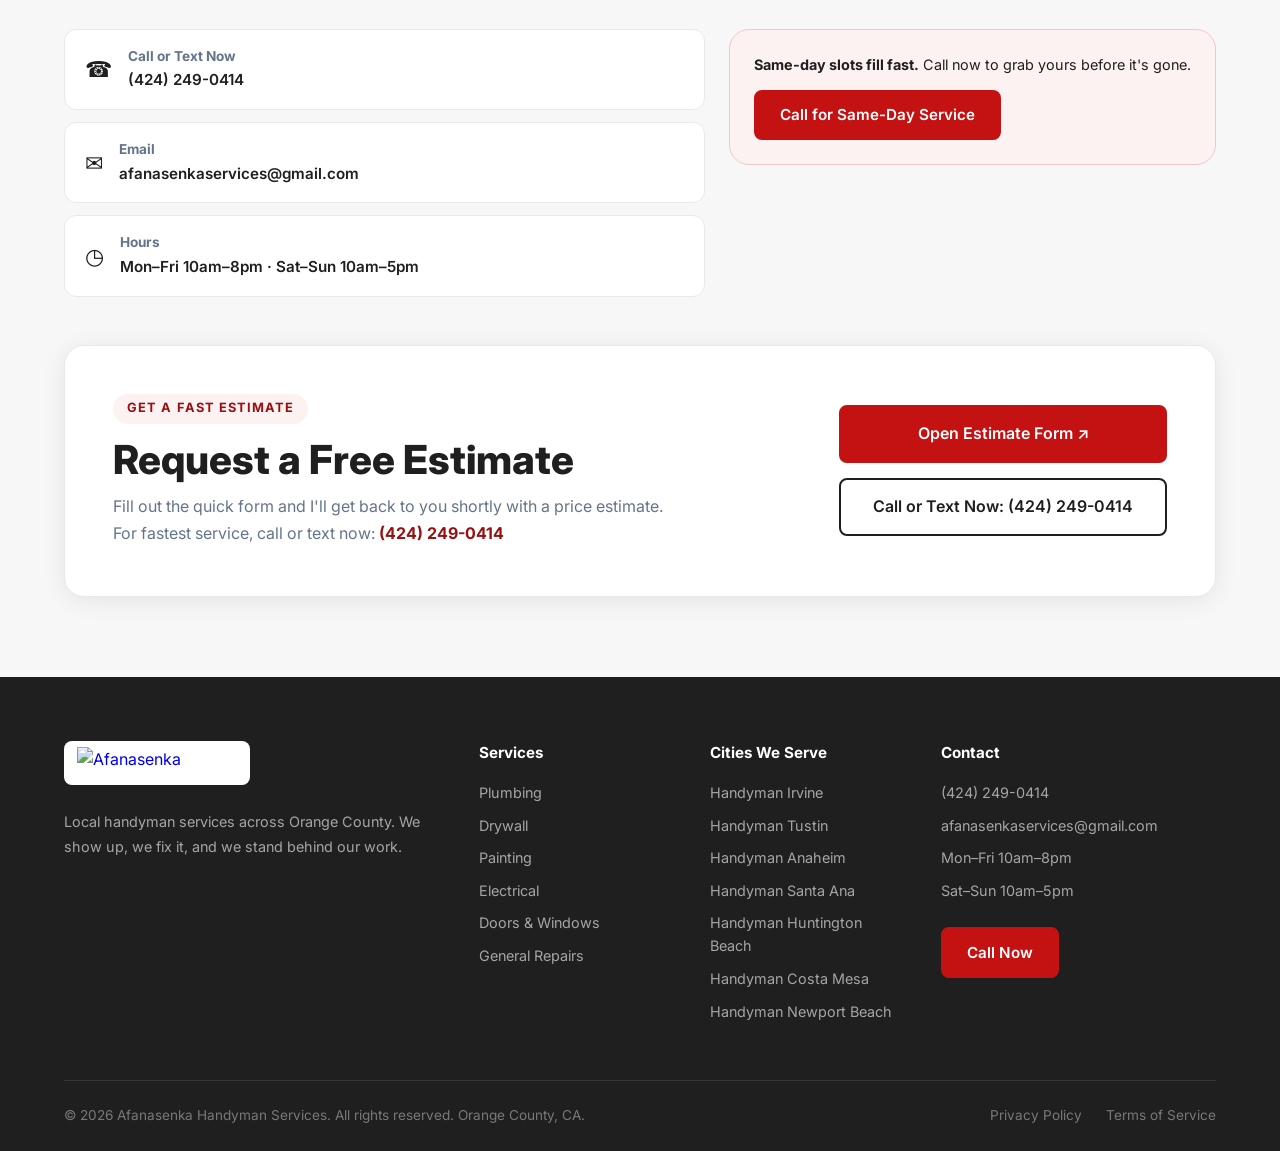
==== commit fc5a8f83: "Add files via upload" ====
--- a/index.html
+++ b/index.html
@@ -27,7 +27,11 @@
   </script>
   <link rel="preconnect" href="https://fonts.googleapis.com" />
   <link rel="preconnect" href="https://fonts.gstatic.com" crossorigin />
-  <link href="https://fonts.googleapis.com/css2?family=Inter:wght@400;500;600;700;800;900&display=swap" rel="stylesheet" />
+  <link rel="preconnect" href="https://raw.githubusercontent.com" />
+  <link rel="preload" as="image" href="https://raw.githubusercontent.com/zmiceramaroka/afanasenkahandyman/main/full_logo.png" />
+  <link rel="preload" as="image" href="https://raw.githubusercontent.com/zmiceramaroka/afanasenkahandyman/main/short_logo.png" />
+  <link href="https://fonts.googleapis.com/css2?family=Inter:wght@400;600;700;900&display=swap" rel="stylesheet" media="print" onload="this.media='all'" />
+  <noscript><link href="https://fonts.googleapis.com/css2?family=Inter:wght@400;600;700;900&display=swap" rel="stylesheet" /></noscript>
   <link rel="stylesheet" href="styles.css" />
 </head>
 <body>
@@ -36,14 +40,14 @@
   <header class="nav-wrapper" id="navbar">
     <nav class="nav container">
       <a href="#" class="nav-logo">
-        <img src="https://raw.githubusercontent.com/zmiceramaroka/afanasenkahandyman/main/short_logo.png" alt="Afanasenka Handyman Services" class="nav-logo-img" />
+        <img src="https://raw.githubusercontent.com/zmiceramaroka/afanasenkahandyman/main/short_logo.png" alt="Afanasenka Handyman Services" class="nav-logo-img" width="200" height="56" />
       </a>
       <ul class="nav-links" id="nav-links">
         <li><a href="#services">Services</a></li>
         <li><a href="#pricing">Pricing</a></li>
         <li><a href="#why-us">About</a></li>
         <li><a href="#contact">Contact</a></li>
-        <li><a href="tel:+14242490414" class="btn btn-primary nav-cta">📞 Call Now</a></li>
+        <li><a href="tel:+14242490414" class="btn btn-primary nav-cta">Call Now</a></li>
       </ul>
       <button class="hamburger" id="hamburger" aria-label="Toggle menu">
         <span></span><span></span><span></span>
@@ -58,21 +62,19 @@
     <div class="hero-left">
       <div class="hero-left-inner">
 
-        <p class="hero-eyebrow">Orange County, CA</p>
+        <p class="hero-eyebrow">Serving All of Orange County, CA</p>
 
         <h1 class="hero-title">
-          Finally — A Handyman<br />Who Shows Up and Fixes It
+          Your Trusted Handyman<br />in Orange County
         </h1>
 
-        <p class="hero-license-line">Reliable &nbsp;·&nbsp; On Time &nbsp;·&nbsp; Done Right</p>
-
         <p class="hero-sub">
-          Same-day service. No runaround. No surprises.
+          Same-day repairs. Upfront pricing. No runaround, no surprises.
         </p>
 
         <div class="hero-actions">
           <a href="tel:+14242490414" class="btn btn-primary btn-lg">
-            📞 Call Now: (424) 249-0414
+            Call Now: (424) 249-0414
           </a>
           <a href="https://docs.google.com/forms/d/e/1FAIpQLSelJyZ_koh1a0A4ocHwTzat5wtbwH6ivnWTQcF7WB2MaH7mAQ/viewform" target="_blank" rel="noopener noreferrer" class="btn btn-secondary-outline btn-lg">Get Free Estimate</a>
         </div>
@@ -93,7 +95,8 @@
         src="https://raw.githubusercontent.com/zmiceramaroka/afanasenkahandyman/main/full_logo.png"
         alt="Afanasenka Handyman Services"
         class="hero-logo-img"
-        loading="eager"
+        width="520" height="400"
+        fetchpriority="high"
       />
     </div>
 
@@ -110,7 +113,7 @@
       <div class="services-grid">
 
         <div class="service-card">
-          <div class="service-icon" style="background:#fdf2f2;">💧</div>
+          <div class="service-icon">⚙</div>
           <h3>Plumbing Repairs</h3>
           <p>A dripping faucet wastes thousands of gallons a year — and money. We fix it fast, clean, and make sure it won't happen again.</p>
           <ul class="service-list">
@@ -123,7 +126,7 @@
 
         <div class="service-card featured-service">
           <div class="featured-badge">Most Popular</div>
-          <div class="service-icon" style="background:#fdf2f2;">🏗️</div>
+          <div class="service-icon">▦</div>
           <h3>Drywall Repair</h3>
           <p>Holes and cracks make your whole home look neglected. We patch and texture-match so well, you won't know it was ever damaged.</p>
           <ul class="service-list">
@@ -135,7 +138,7 @@
         </div>
 
         <div class="service-card">
-          <div class="service-icon" style="background:#f7f7f7;">🎨</div>
+          <div class="service-icon">◐</div>
           <h3>Painting</h3>
           <p>Nothing refreshes a room faster — when it's done properly. We prep right, cut sharp lines, and leave no drips, mess, or excuses.</p>
           <ul class="service-list">
@@ -147,7 +150,7 @@
         </div>
 
         <div class="service-card">
-          <div class="service-icon" style="background:#f7f7f7;">⚡</div>
+          <div class="service-icon">⚡</div>
           <h3>Electrical Work</h3>
           <p>Flickering lights and loose outlets aren't just annoying — they're a safety risk. We handle it correctly so you don't have to worry about it.</p>
           <ul class="service-list">
@@ -159,7 +162,7 @@
         </div>
 
         <div class="service-card">
-          <div class="service-icon" style="background:#fdf2f2;">🚪</div>
+          <div class="service-icon">⊞</div>
           <h3>Doors &amp; Windows</h3>
           <p>A sticking door or broken lock is a daily frustration — and a security issue. We get everything opening, closing, and locking like new.</p>
           <ul class="service-list">
@@ -171,7 +174,7 @@
         </div>
 
         <div class="service-card">
-          <div class="service-icon" style="background:#f7f7f7;">🔨</div>
+          <div class="service-icon">⚙</div>
           <h3>General Repairs &amp; Assembly</h3>
           <p>Got a list of "I'll get to it someday" tasks? We knock them all out in one visit so you can finally stop looking at them.</p>
           <ul class="service-list">
@@ -196,28 +199,28 @@
           <p class="why-desc">Tired of contractors who don't call back, show up late, or double the quote at the end? That stops here. We're a local, owner-operated business — and our reputation depends on making you happy.</p>
           <div class="why-features">
             <div class="why-feature">
-              <div class="why-icon">✅</div>
+              <div class="why-icon">✓</div>
               <div>
                 <strong>Background Checked &amp; Professional</strong>
                 <p>You're inviting someone into your home — you deserve to know they're trustworthy and accountable.</p>
               </div>
             </div>
             <div class="why-feature">
-              <div class="why-icon">⚡</div>
+              <div class="why-icon">✓</div>
               <div>
                 <strong>Fast Response Time</strong>
                 <p>Call in the morning, often fixed by afternoon. We don't make you wait weeks for a simple repair.</p>
               </div>
             </div>
             <div class="why-feature">
-              <div class="why-icon">💰</div>
+              <div class="why-icon">✓</div>
               <div>
                 <strong>Upfront, Honest Pricing</strong>
                 <p>You'll have a clear price before we touch anything. No surprise add-ons when the job is done.</p>
               </div>
             </div>
             <div class="why-feature">
-              <div class="why-icon">🏆</div>
+              <div class="why-icon">✓</div>
               <div>
                 <strong>Work That Actually Lasts</strong>
                 <p>We don't do quick patches that fail in six months. Every repair is done to stay fixed.</p>
@@ -293,7 +296,6 @@
           <div class="quick-item"><span>Outlet / switch</span><span class="price-tag">$100–$130</span></div>
           <div class="quick-item"><span>Interior room paint</span><span class="price-tag">$500–$1,000</span></div>
           <div class="quick-item"><span>Toilet replacement</span><span class="price-tag">$180–$250</span></div>
-          <div class="quick-item"><span>Door repair</span><span class="price-tag">$120–$180</span></div>
           <div class="quick-item"><span>Handle replacement</span><span class="price-tag">$100</span></div>
           <div class="quick-item"><span>TV / shelf install</span><span class="price-tag">$180</span></div>
         </div>
@@ -306,8 +308,8 @@
     <div class="container">
       <div class="area-inner">
         <div class="area-text">
-          <h2>Orange County</h2>
-          <p>Free estimates. No travel fees. Same-day service available across the county.</p>
+          <h2>Handyman Service Area</h2>
+          <p>Free estimates. No travel fees. Same-day service across Orange County.</p>
         </div>
         <div class="area-cities">
           <a href="handyman-irvine-ca.html" class="area-city-link">Irvine</a>
@@ -317,8 +319,7 @@
           <a href="handyman-huntington-beach-ca.html" class="area-city-link">Huntington Beach</a>
           <a href="handyman-costa-mesa-ca.html" class="area-city-link">Costa Mesa</a>
           <a href="handyman-newport-beach-ca.html" class="area-city-link">Newport Beach</a>
-          <a href="handyman-corona-ca.html" class="area-city-link">Corona</a>
-          <span>+ All of Southern California</span>
+          <span>+ All of Orange County</span>
         </div>
       </div>
     </div>
@@ -346,10 +347,6 @@
           </ul>
         </div>
         <div class="cities-col">
-          <h3 class="cities-col-title">Also Serving</h3>
-          <ul class="cities-list">
-            <li><a href="handyman-corona-ca.html">Handyman in Corona, CA</a></li>
-          </ul>
           <div class="cities-keyword-block">
             <p>Looking for a <strong>handyman near me</strong> in Orange County? We cover the entire county with same-day availability, upfront pricing, and no-nonsense repairs.</p>
           </div>
@@ -462,7 +459,7 @@
       </div>
 
       <div class="testimonials-cta">
-        <a href="tel:+14242490414" class="btn btn-primary btn-lg">📞 Call Now — Get Your Free Estimate</a>
+        <a href="tel:+14242490414" class="btn btn-primary btn-lg">Call Now — Get Your Free Estimate</a>
       </div>
     </div>
   </section>
@@ -475,21 +472,21 @@
       <div class="contact-top">
         <div class="contact-methods-row">
           <a href="tel:+14242490414" class="contact-method">
-            <div class="method-icon">📞</div>
+            <div class="method-icon">☎</div>
             <div>
               <strong>Call or Text Now</strong>
               <span>(424) 249-0414</span>
             </div>
           </a>
           <a href="mailto:afanasenkaservices@gmail.com" class="contact-method">
-            <div class="method-icon">✉️</div>
+            <div class="method-icon">✉</div>
             <div>
               <strong>Email</strong>
               <span>afanasenkaservices@gmail.com</span>
             </div>
           </a>
           <div class="contact-method">
-            <div class="method-icon">🕐</div>
+            <div class="method-icon">◷</div>
             <div>
               <strong>Hours</strong>
               <span>Mon–Fri 10am–8pm · Sat–Sun 10am–5pm</span>
@@ -498,7 +495,7 @@
         </div>
 
         <div class="cta-banner">
-          <p>⚡ <strong>Same-day slots fill fast.</strong> Call now to grab yours before it's gone.</p>
+          <p><strong>Same-day slots fill fast.</strong> Call now to grab yours before it's gone.</p>
           <a href="tel:+14242490414" class="btn btn-primary">Call for Same-Day Service</a>
         </div>
       </div>
@@ -527,7 +524,7 @@
               Open Estimate Form ↗
             </a>
             <a href="tel:+14242490414" class="btn btn-secondary-outline btn-lg btn-full">
-              📞 Call or Text Now: (424) 249-0414
+              Call or Text Now: (424) 249-0414
             </a>
           </div>
 
@@ -543,7 +540,7 @@
       <div class="footer-grid">
         <div class="footer-brand">
           <a href="#">
-            <span class="footer-logo-wrap"><img src="https://raw.githubusercontent.com/zmiceramaroka/afanasenkahandyman/main/short_logo.png" alt="Afanasenka Handyman Services" class="footer-logo-img" /></span>
+            <span class="footer-logo-wrap"><img src="https://raw.githubusercontent.com/zmiceramaroka/afanasenkahandyman/main/short_logo.png" alt="Afanasenka Handyman Services" class="footer-logo-img" width="160" height="32" loading="lazy" /></span>
           </a>
           <p>Local handyman services across Orange County. We show up, we fix it, and we stand behind our work.</p>
         </div>
@@ -568,16 +565,15 @@
             <li><a href="handyman-huntington-beach-ca.html">Handyman Huntington Beach</a></li>
             <li><a href="handyman-costa-mesa-ca.html">Handyman Costa Mesa</a></li>
             <li><a href="handyman-newport-beach-ca.html">Handyman Newport Beach</a></li>
-            <li><a href="handyman-corona-ca.html">Handyman Corona</a></li>
           </ul>
         </div>
         <div class="footer-col">
           <h4>Contact</h4>
           <ul>
-            <li><a href="tel:+14242490414">📞 (424) 249-0414</a></li>
-            <li><a href="mailto:afanasenkaservices@gmail.com">✉️ afanasenkaservices@gmail.com</a></li>
-            <li>🕐 Mon–Fri 10am–8pm</li>
-            <li>🕐 Sat–Sun 10am–5pm</li>
+            <li><a href="tel:+14242490414">(424) 249-0414</a></li>
+            <li><a href="mailto:afanasenkaservices@gmail.com">afanasenkaservices@gmail.com</a></li>
+            <li>Mon–Fri 10am–8pm</li>
+            <li>Sat–Sun 10am–5pm</li>
           </ul>
           <a href="tel:+14242490414" class="btn btn-primary" style="margin-top:1rem;">Call Now</a>
         </div>
@@ -594,9 +590,9 @@
 
   <!-- STICKY MOBILE CTA -->
   <div class="sticky-cta" id="sticky-cta">
-    <a href="tel:+14242490414" class="btn btn-primary btn-full">📞 Call Now: (424) 249-0414</a>
+    <a href="tel:+14242490414" class="btn btn-primary btn-full">Call Now: (424) 249-0414</a>
   </div>
 
-  <script src="script.js"></script>
+  <script src="script.js" defer></script>
 </body>
 </html>
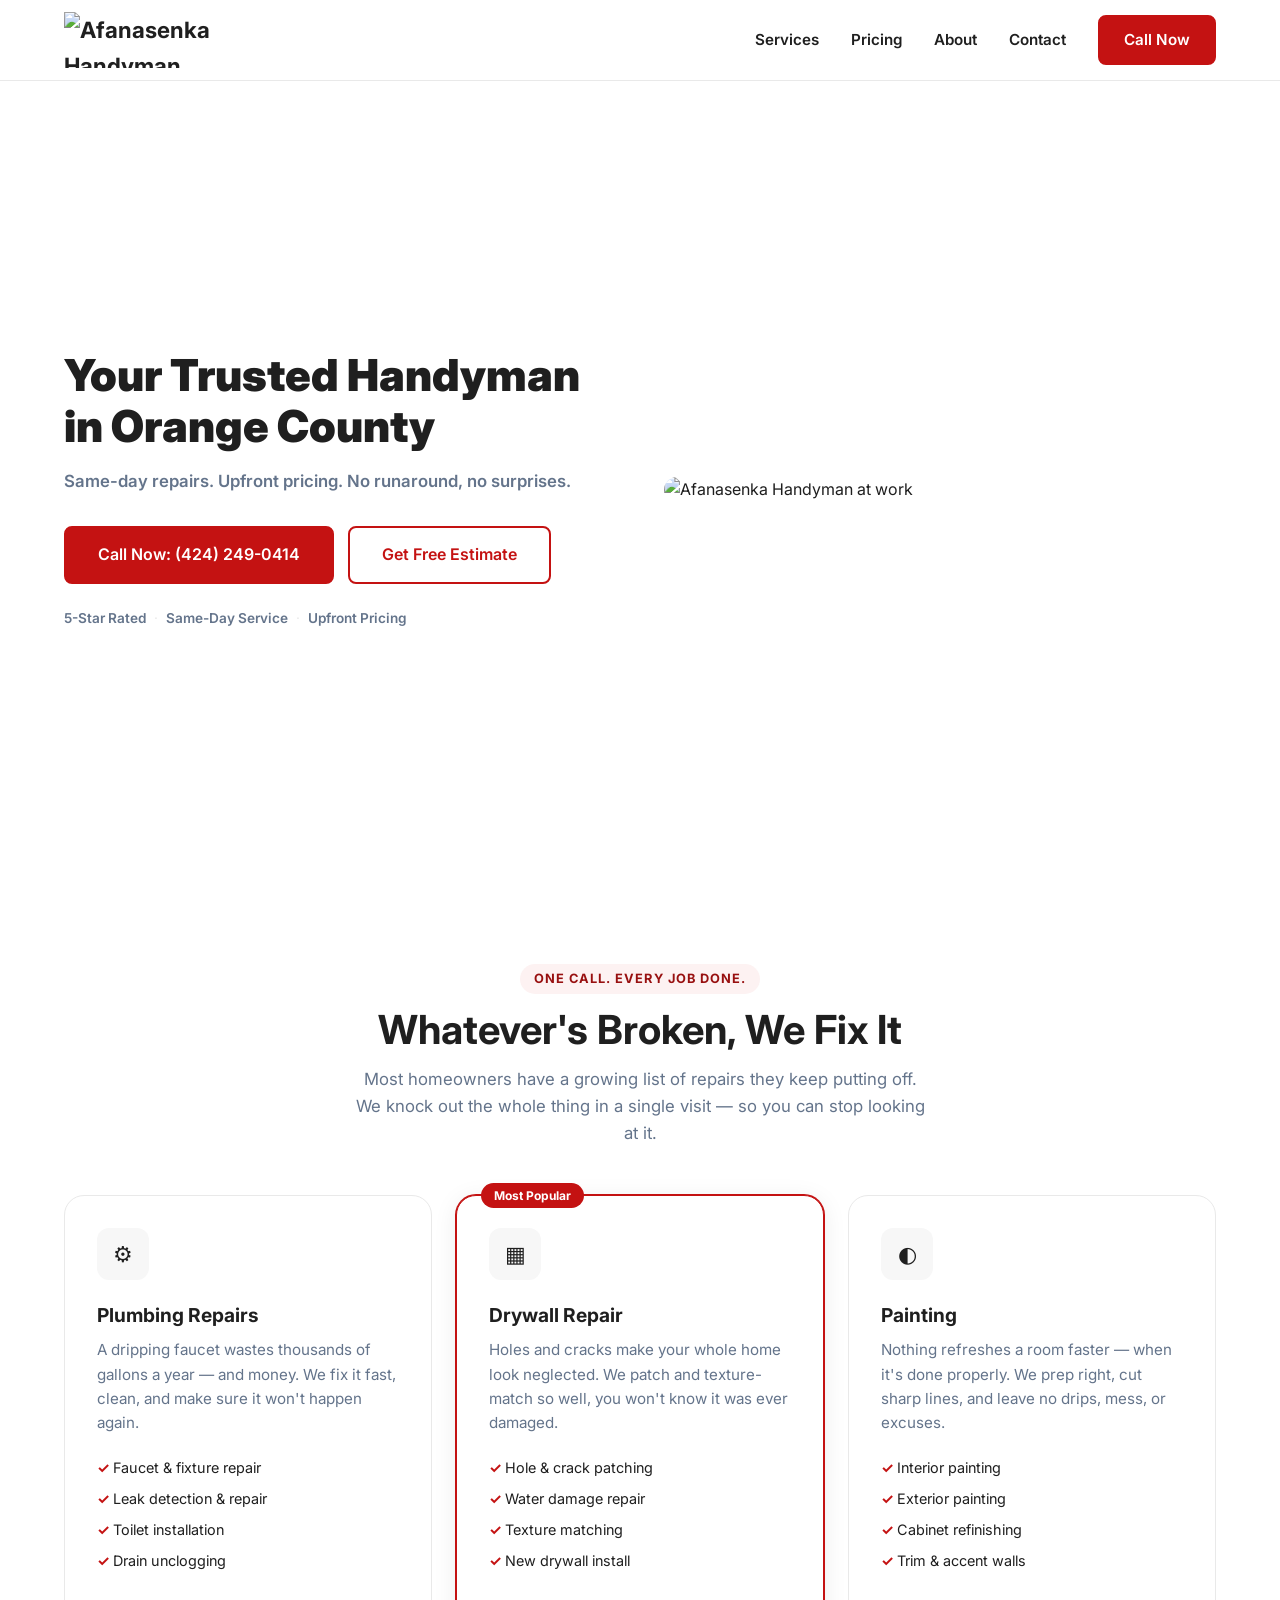
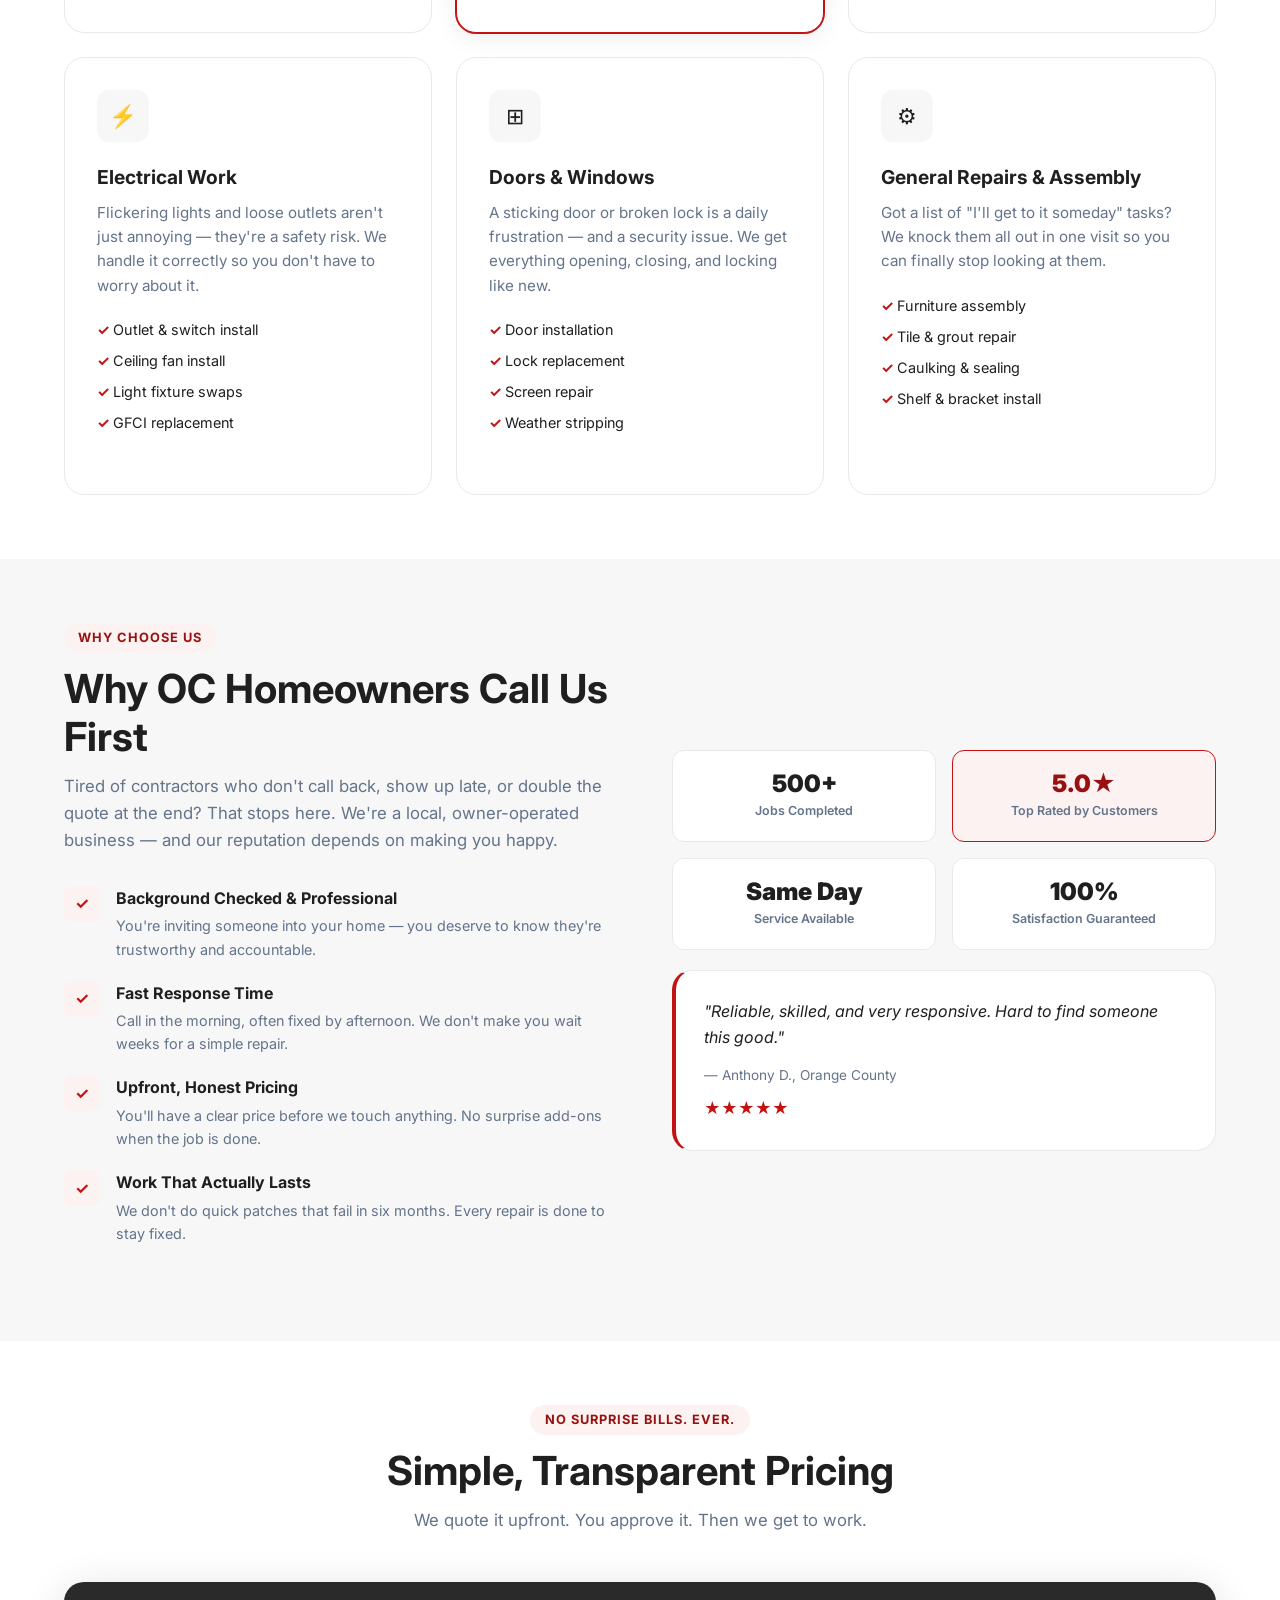
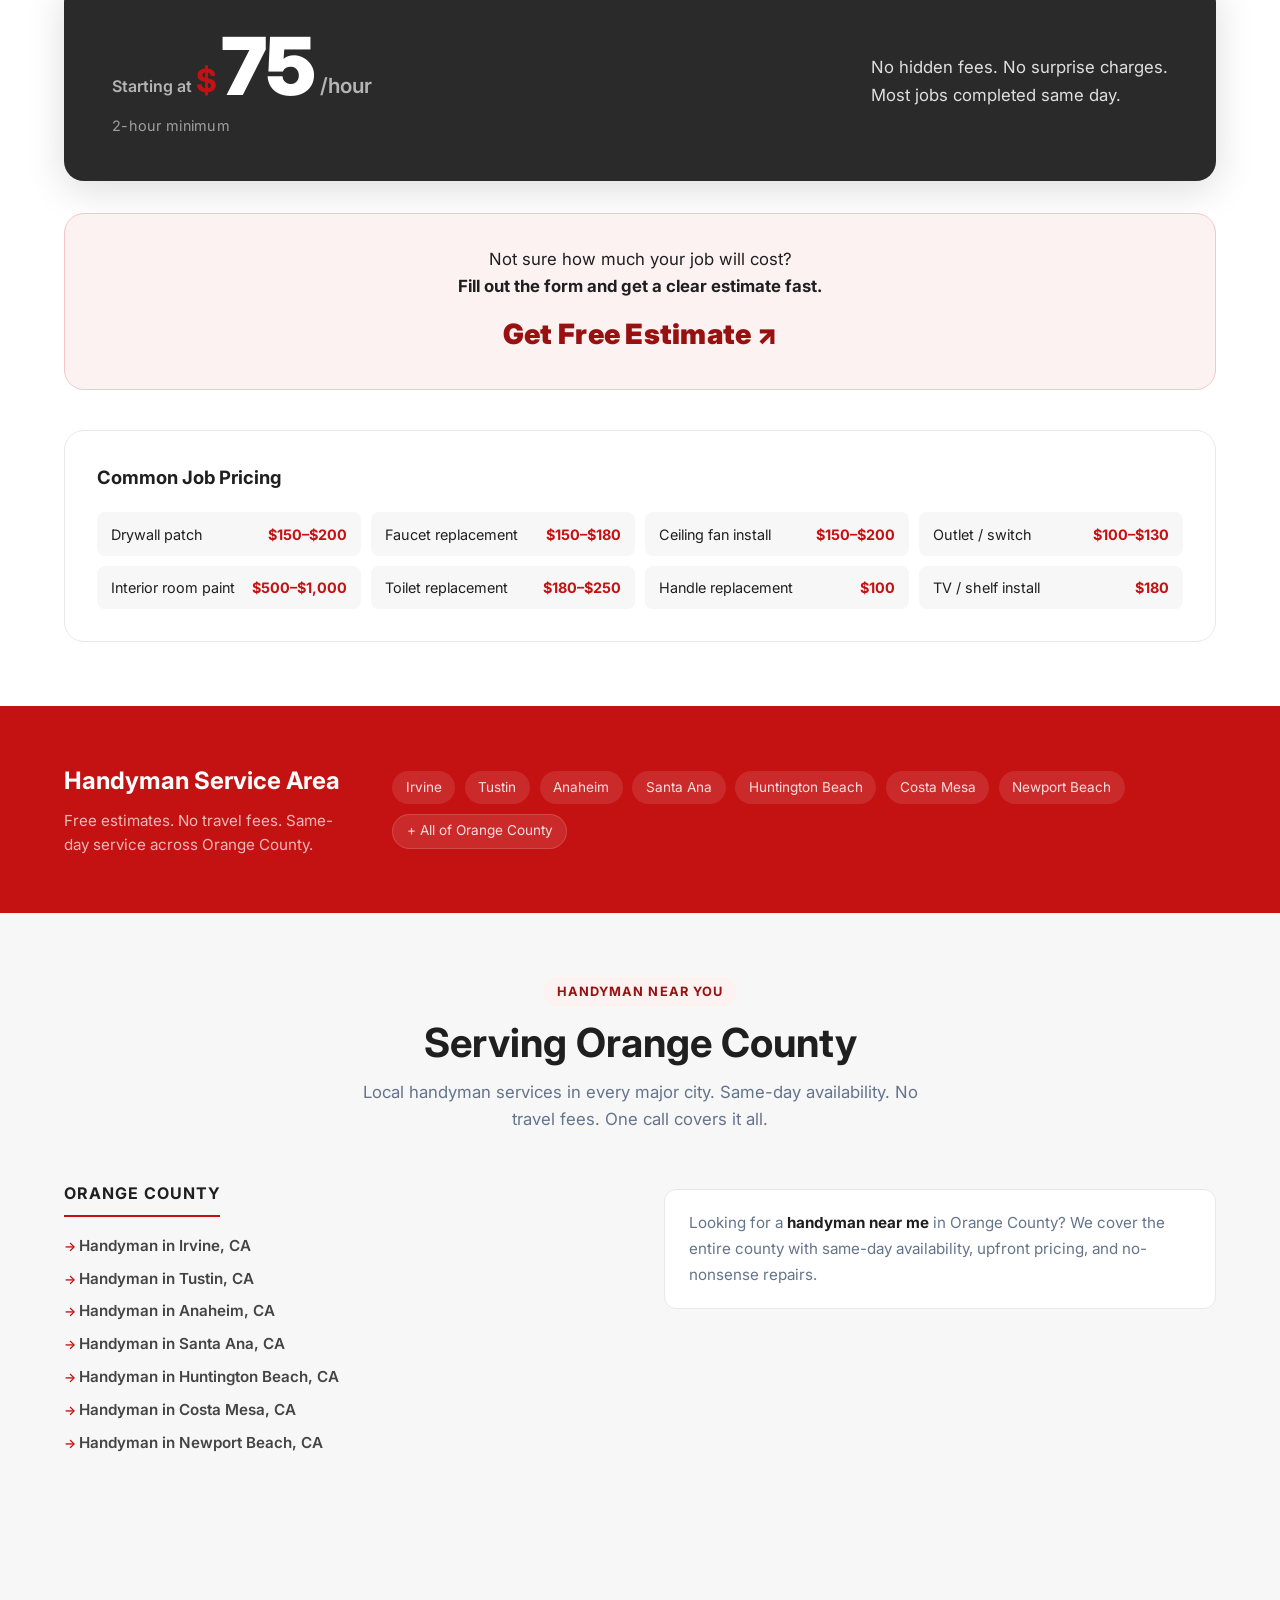
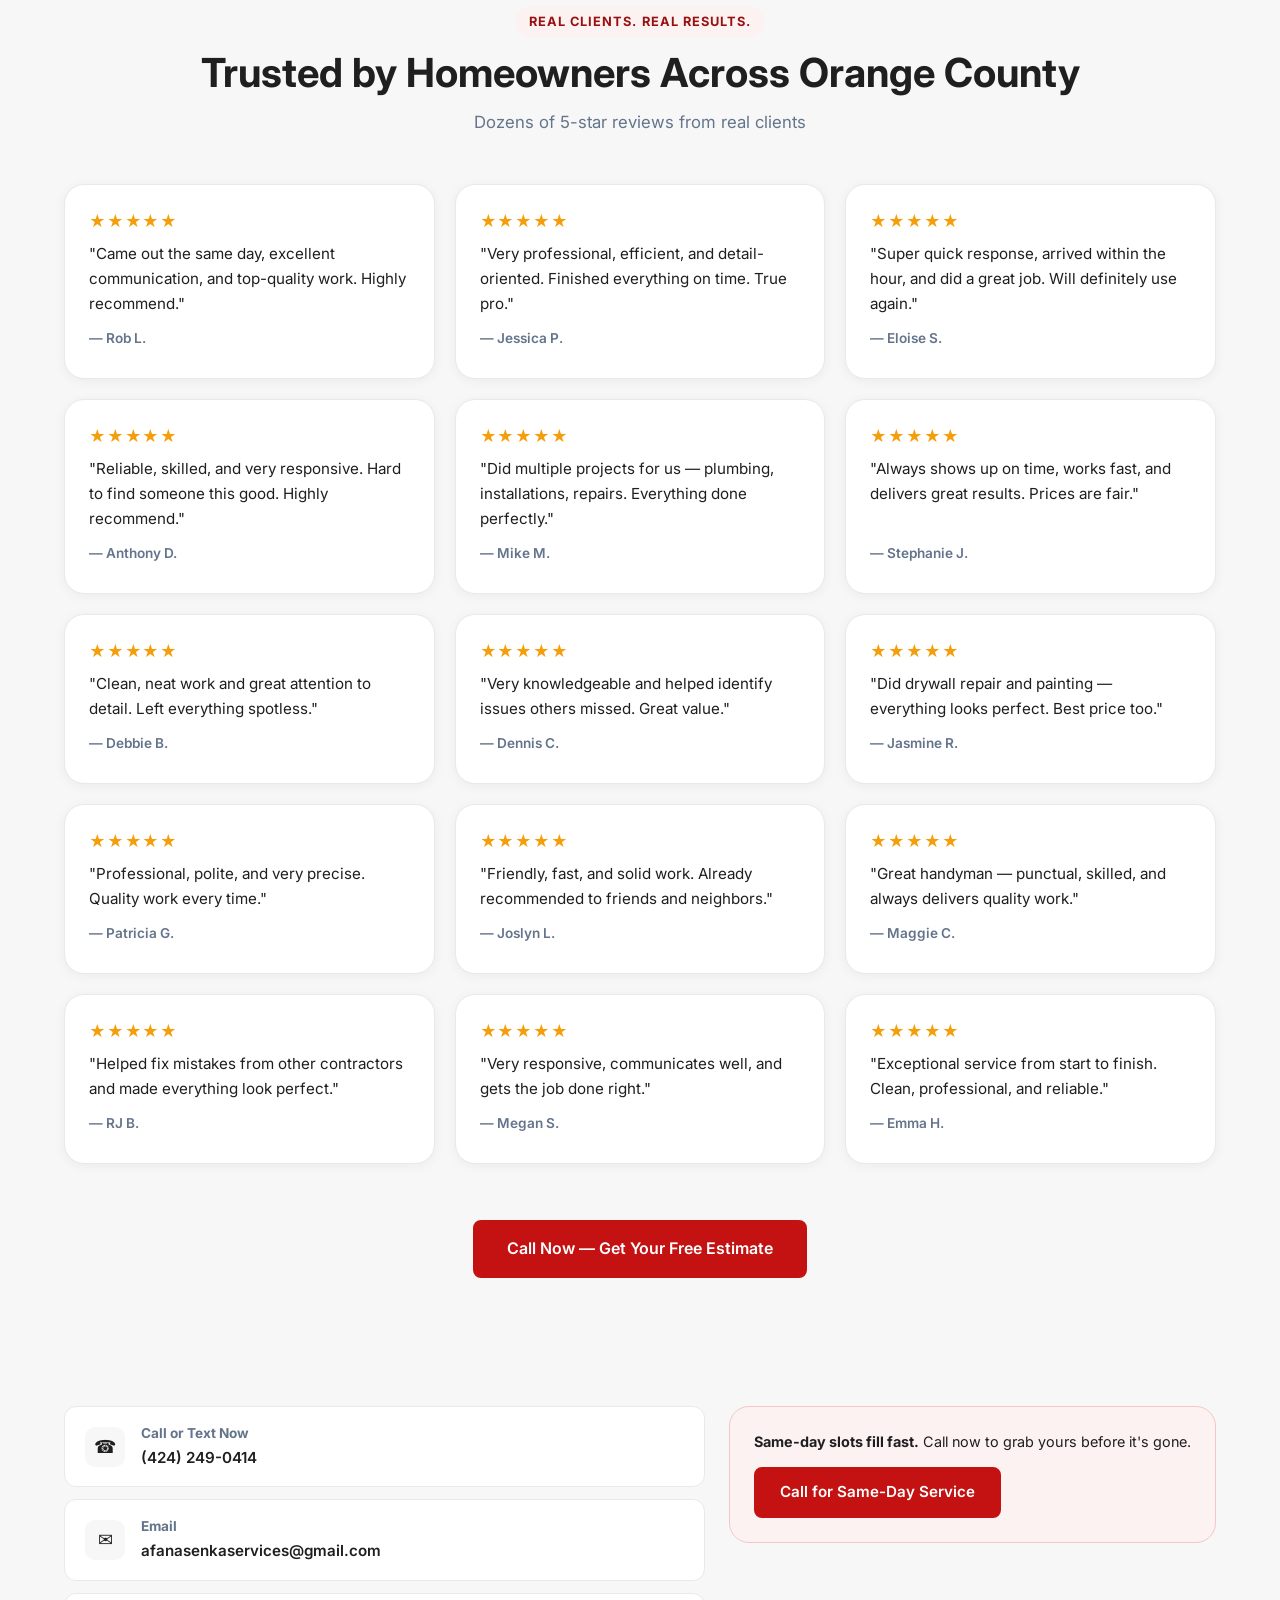
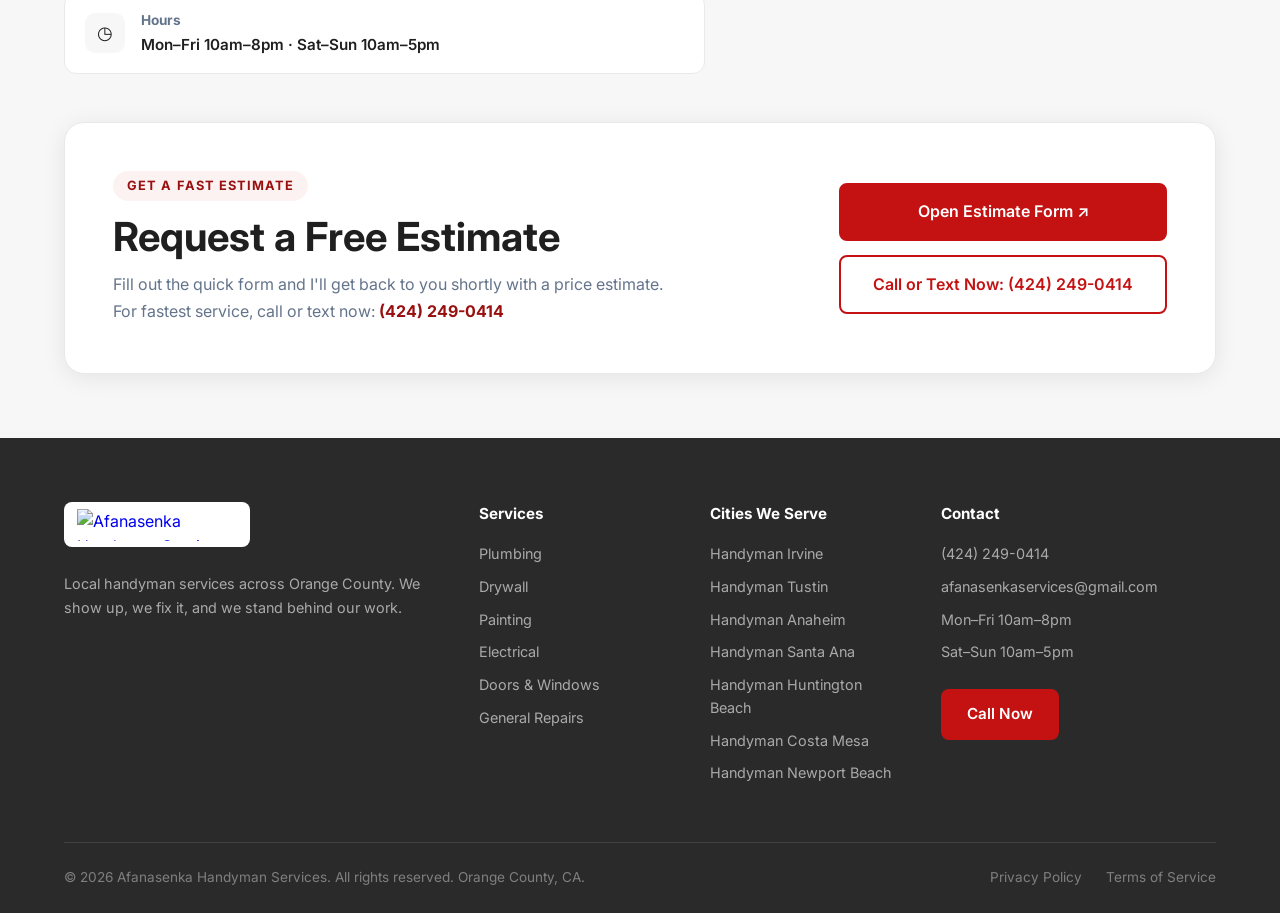
==== commit 6c579c23: "Add files via upload" ====
--- a/index.html
+++ b/index.html
@@ -28,7 +28,7 @@
   <link rel="preconnect" href="https://fonts.googleapis.com" />
   <link rel="preconnect" href="https://fonts.gstatic.com" crossorigin />
   <link rel="preconnect" href="https://raw.githubusercontent.com" />
-  <link rel="preload" as="image" href="https://raw.githubusercontent.com/zmiceramaroka/afanasenkahandyman/main/full_logo.png" />
+  <link rel="preload" as="image" href="https://raw.githubusercontent.com/zmiceramaroka/afanasenkahandyman/main/index_handyman.png" />
   <link rel="preload" as="image" href="https://raw.githubusercontent.com/zmiceramaroka/afanasenkahandyman/main/short_logo.png" />
   <link href="https://fonts.googleapis.com/css2?family=Inter:wght@400;600;700;900&display=swap" rel="stylesheet" media="print" onload="this.media='all'" />
   <noscript><link href="https://fonts.googleapis.com/css2?family=Inter:wght@400;600;700;900&display=swap" rel="stylesheet" /></noscript>
@@ -57,49 +57,31 @@
 
   <!-- HERO -->
   <section class="hero" id="home">
-
-    <!-- LEFT: Text -->
-    <div class="hero-left">
-      <div class="hero-left-inner">
-
-        <p class="hero-eyebrow">Serving All of Orange County, CA</p>
-
-        <h1 class="hero-title">
-          Your Trusted Handyman<br />in Orange County
-        </h1>
-
-        <p class="hero-sub">
-          Same-day repairs. Upfront pricing. No runaround, no surprises.
-        </p>
+    <div class="container hero-grid">
+
+      <div class="hero-content">
+        <h1 class="hero-title">Your Trusted Handyman<br />in Orange County</h1>
+        <p class="hero-sub">Same-day repairs. Upfront pricing. No runaround, no surprises.</p>
 
         <div class="hero-actions">
-          <a href="tel:+14242490414" class="btn btn-primary btn-lg">
-            Call Now: (424) 249-0414
-          </a>
+          <a href="tel:+14242490414" class="btn btn-primary btn-lg">Call Now: (424) 249-0414</a>
           <a href="https://docs.google.com/forms/d/e/1FAIpQLSelJyZ_koh1a0A4ocHwTzat5wtbwH6ivnWTQcF7WB2MaH7mAQ/viewform" target="_blank" rel="noopener noreferrer" class="btn btn-secondary-outline btn-lg">Get Free Estimate</a>
         </div>
 
         <div class="hero-trust-bar">
-          <span class="hero-trust-item"><span class="trust-check">✔</span> 5-Star Rated</span>
-          <span class="hero-trust-item"><span class="trust-check">✔</span> Same-Day Service</span>
-          <span class="hero-trust-item"><span class="trust-check">✔</span> Upfront Pricing</span>
-          <span class="hero-trust-item"><span class="trust-check">✔</span> Background Checked</span>
-        </div>
-
-      </div>
-    </div>
-
-    <!-- RIGHT: Logo -->
-    <div class="hero-right">
-      <img
-        src="https://raw.githubusercontent.com/zmiceramaroka/afanasenkahandyman/main/full_logo.png"
-        alt="Afanasenka Handyman Services"
-        class="hero-logo-img"
-        width="520" height="400"
-        fetchpriority="high"
-      />
-    </div>
-
+          <span class="hero-trust-item">5-Star Rated</span>
+          <span class="hero-trust-divider">·</span>
+          <span class="hero-trust-item">Same-Day Service</span>
+          <span class="hero-trust-divider">·</span>
+          <span class="hero-trust-item">Upfront Pricing</span>
+        </div>
+      </div>
+
+      <div class="hero-photo">
+        <img src="https://raw.githubusercontent.com/zmiceramaroka/afanasenkahandyman/main/index_handyman.png" alt="Afanasenka Handyman at work" fetchpriority="high" />
+      </div>
+
+    </div>
   </section>
 
   <!-- SERVICES -->
--- a/styles.css
+++ b/styles.css
@@ -37,11 +37,11 @@
 /* ── Utilities ───────────────────────────────────────────── */
 .container { max-width: var(--max-w); margin: 0 auto; padding: 0 1.5rem; }
 
-.section { padding: 5rem 0; }
+.section { padding: 4rem 0; }
 
 .section-header { text-align: center; margin-bottom: 3rem; }
 .section-label  { display: inline-block; background: var(--orange-light); color: var(--orange-dark); font-size: .8rem; font-weight: 700; letter-spacing: .08em; text-transform: uppercase; padding: .3rem .9rem; border-radius: 100px; margin-bottom: .75rem; }
-.section-title  { font-size: clamp(1.75rem, 3.5vw, 2.5rem); font-weight: 800; color: var(--blue); line-height: 1.2; margin-bottom: .75rem; }
+.section-title  { font-size: clamp(1.75rem, 3.5vw, 2.5rem); font-weight: 700; color: var(--blue); line-height: 1.2; margin-bottom: .75rem; }
 .section-sub    { color: var(--muted); font-size: 1.05rem; max-width: 580px; margin: 0 auto; }
 
 /* ── Buttons ─────────────────────────────────────────────── */
@@ -72,7 +72,7 @@
 }
 .nav {
   display: flex; align-items: center; justify-content: space-between;
-  height: 70px;
+  height: 80px;
 }
 .nav-logo {
   display: flex; align-items: center; gap: .5rem;
@@ -87,7 +87,7 @@
   list-style: none;
 }
 .nav-links a {
-  text-decoration: none; font-weight: 500; font-size: .95rem;
+  text-decoration: none; font-weight: 600; font-size: .95rem;
   color: var(--text);
   transition: color var(--transition);
 }
@@ -107,61 +107,38 @@
 .hamburger.open span:nth-child(2) { opacity: 0; }
 .hamburger.open span:nth-child(3) { transform: translateY(-7px) rotate(-45deg); }
 
-/* ── HERO (Premium Split Layout) ─────────────────────────── */
+/* ── HERO (Split Layout) ─────────────────────────────────── */
 .hero {
+  padding-top: 80px; /* nav height */
+  background: var(--white);
+}
+
+.hero-grid {
   display: grid;
   grid-template-columns: 1fr 1fr;
-  min-height: 100vh;
-  padding-top: 70px; /* nav height */
-  background: #fff;
-  overflow: hidden;
-}
-
-/* ── Left panel ── */
-.hero-left {
-  display: flex;
+  gap: 3rem;
   align-items: center;
-  background: #fff;
-  /* clamp creates a page-margin that matches .container's side padding on any screen */
-  padding: 4rem 3rem 4rem max(1.5rem, calc((100vw - 1200px) / 2 + 1.5rem));
-}
-
-.hero-left-inner {
+  padding: 3rem 1.5rem;
+  min-height: calc(100vh - 80px);
+}
+
+.hero-content {
   max-width: 520px;
-  margin-left: auto; /* right-align text toward the centre seam */
-  padding-right: 1rem;
-}
-
-.hero-eyebrow {
-  font-size: .75rem;
-  font-weight: 700;
-  text-transform: uppercase;
-  letter-spacing: .12em;
-  color: var(--orange);
-  margin-bottom: 1.25rem;
 }
 
 .hero-title {
-  font-size: clamp(1.9rem, 3vw, 2.75rem);
+  font-size: clamp(2rem, 3.5vw, 2.75rem);
   font-weight: 900;
-  color: var(--blue-dark);
-  line-height: 1.18;
-  margin-bottom: .75rem;
-}
-
-.hero-license-line {
-  font-size: .82rem;
+  color: var(--text);
+  line-height: 1.15;
+  margin-bottom: 1rem;
+}
+
+.hero-sub {
+  font-size: 1.05rem;
   font-weight: 600;
   color: var(--muted);
-  letter-spacing: .01em;
-  margin-bottom: 1.5rem;
-}
-
-.hero-sub {
-  font-size: 1.15rem;
-  font-weight: 600;
-  color: var(--blue-mid);
-  line-height: 1.4;
+  line-height: 1.55;
   margin-bottom: 2rem;
 }
 
@@ -169,79 +146,49 @@
   display: flex;
   gap: .9rem;
   flex-wrap: wrap;
-  margin-bottom: 2rem;
+  margin-bottom: 1.5rem;
 }
 
 /* Outline button for light background */
 .btn-secondary-outline {
   background: transparent;
-  color: var(--blue);
-  border-color: var(--blue);
+  color: var(--orange);
+  border-color: var(--orange);
 }
 .btn-secondary-outline:hover {
-  background: var(--blue);
+  background: var(--orange);
   color: var(--white);
   transform: translateY(-1px);
-  box-shadow: 0 6px 20px rgba(30,58,95,.2);
+  box-shadow: 0 6px 20px rgba(196,18,18,.2);
 }
 
 .hero-trust-bar {
   display: flex;
   flex-wrap: wrap;
-  gap: .5rem 1.4rem;
-  padding-top: 1.5rem;
-  border-top: 1px solid var(--border);
+  gap: .25rem .5rem;
 }
 
 .hero-trust-item {
-  display: flex;
-  align-items: center;
-  gap: .35rem;
-  font-size: .82rem;
+  font-size: .85rem;
   font-weight: 600;
-  color: var(--text);
-}
-
-.trust-check {
-  color: var(--orange);
+  color: var(--muted);
+}
+
+.hero-trust-divider {
+  color: var(--border);
   font-size: .85rem;
 }
 
-.hero-call-hint {
-  font-size: .8rem;
-  color: var(--muted);
-  margin-top: .5rem;
-}
-
-.cta-hint {
-  display: block;
-  font-size: .8rem;
-  color: var(--muted);
-  margin-top: .5rem;
-}
-
-/* ── Right panel ── */
-.hero-right {
-  position: relative;
-  overflow: hidden;
-  min-height: 500px;
-  background: var(--light);
-  display: flex;
-  align-items: center;
-  justify-content: center;
-  padding: 3rem 2rem;
-}
-
-.hero-logo-img {
-  max-width: 420px;
-  width: 85%;
+.hero-photo img {
+  width: 100%;
   height: auto;
+  border-radius: var(--radius-lg);
   display: block;
 }
 
 /* Nav logo image */
 .nav-logo-img {
-  height: 44px;
+  height: 56px;
   width: auto;
   display: block;
 }
@@ -259,6 +206,7 @@
   display: block;
 }
 
+
 /* ── SERVICES ────────────────────────────────────────────── */
 .services-grid {
   display: grid;
@@ -278,9 +226,10 @@
   font-weight: 700; padding: .2rem .8rem; border-radius: 100px;
 }
 .service-icon {
-  width: 56px; height: 56px; border-radius: 14px;
+  width: 52px; height: 52px; border-radius: 12px;
   display: flex; align-items: center; justify-content: center;
-  font-size: 1.75rem; margin-bottom: 1.25rem;
+  font-size: 1.4rem; margin-bottom: 1.25rem;
+  background: var(--light); color: var(--text);
 }
 .service-card h3 { font-size: 1.2rem; font-weight: 700; color: var(--blue); margin-bottom: .5rem; }
 .service-card p  { color: var(--muted); font-size: .95rem; margin-bottom: 1rem; }
@@ -295,7 +244,12 @@
 .why-desc { color: var(--muted); margin-bottom: 2rem; font-size: 1.05rem; }
 .why-features { display: flex; flex-direction: column; gap: 1.25rem; margin-bottom: 2rem; }
 .why-feature { display: flex; gap: 1rem; align-items: flex-start; }
-.why-icon { font-size: 1.4rem; flex-shrink: 0; margin-top: .1rem; }
+.why-icon {
+  width: 36px; height: 36px; border-radius: 8px;
+  background: var(--orange-light); color: var(--orange);
+  display: flex; align-items: center; justify-content: center;
+  font-size: 1rem; font-weight: 700; flex-shrink: 0;
+}
 .why-feature strong { display: block; font-weight: 700; color: var(--blue); margin-bottom: .2rem; }
 .why-feature p { color: var(--muted); font-size: .9rem; margin: 0; }
 
@@ -313,14 +267,16 @@
 .why-stat-highlight { border-color: var(--orange); background: var(--orange-light); }
 .why-stat-num   { font-size: 1.5rem; font-weight: 900; color: var(--blue); line-height: 1.1; }
 .why-stat-highlight .why-stat-num { color: var(--orange-dark); }
-.why-stat-label { font-size: .78rem; color: var(--muted); font-weight: 500; }
+.why-stat-label { font-size: .78rem; color: var(--muted); font-weight: 600; }
 .why-cta-card {
-  background: var(--blue); border-radius: var(--radius-lg);
-  padding: 1.75rem; color: var(--white);
-}
-.why-cta-card p { font-size: 1rem; font-style: italic; line-height: 1.6; margin-bottom: .75rem; }
-.why-cta-name   { font-size: .85rem; color: rgba(255,255,255,.65); }
-.why-cta-stars  { color: #fbbf24; font-size: 1rem; margin-top: .5rem; }
+  background: var(--white); border-radius: var(--radius-lg);
+  padding: 1.75rem; color: var(--text);
+  border: 1.5px solid var(--border);
+  border-left: 4px solid var(--orange);
+}
+.why-cta-card p { font-size: 1rem; font-style: italic; line-height: 1.6; margin-bottom: .75rem; color: var(--text); }
+.why-cta-name   { font-size: .85rem; color: var(--muted); }
+.why-cta-stars  { color: var(--orange); font-size: 1rem; margin-top: .5rem; }
 
 /* ── PRICING ─────────────────────────────────────────────── */
 .pricing-simple { margin-bottom: 2rem; }
@@ -328,7 +284,7 @@
 .pricing-rate-card {
   display: flex; align-items: center; justify-content: space-between;
   gap: 2rem; flex-wrap: wrap;
-  background: var(--blue); border-radius: var(--radius-lg);
+  background: #2A2A2A; border-radius: var(--radius-lg);
   padding: 2.75rem 3rem;
   box-shadow: var(--shadow-lg);
 }
@@ -380,10 +336,10 @@
 .price-tag { font-weight: 700; color: var(--orange); }
 
 /* ── SERVICE AREA ────────────────────────────────────────── */
-.service-area { background: var(--blue); padding: 3.5rem 0; }
+.service-area { background: var(--orange); padding: 3.5rem 0; }
 .area-inner { display: flex; align-items: center; gap: 3rem; flex-wrap: wrap; }
 .area-text { flex: 0 0 280px; }
-.area-text h2 { color: var(--white); font-size: 1.5rem; font-weight: 800; margin-bottom: .5rem; }
+.area-text h2 { color: var(--white); font-size: 1.5rem; font-weight: 700; margin-bottom: .5rem; }
 .area-text p  { color: rgba(255,255,255,.7); font-size: .95rem; }
 .area-cities  { display: flex; flex-wrap: wrap; gap: .6rem; flex: 1; }
 .area-cities span {
@@ -411,7 +367,12 @@
   text-decoration: none; color: var(--text); transition: all var(--transition);
 }
 .contact-method:hover { border-color: var(--orange); box-shadow: var(--shadow); }
-.method-icon { font-size: 1.4rem; flex-shrink: 0; }
+.method-icon {
+  width: 40px; height: 40px; border-radius: 10px;
+  background: var(--light); color: var(--text);
+  display: flex; align-items: center; justify-content: center;
+  font-size: 1.1rem; flex-shrink: 0;
+}
 .contact-method strong { display: block; font-size: .85rem; color: var(--muted); }
 .contact-method span   { font-size: .95rem; color: var(--blue); font-weight: 600; }
 
@@ -467,7 +428,7 @@
 }
 
 /* ── FOOTER ──────────────────────────────────────────────── */
-.footer { background: var(--blue-dark); color: rgba(255,255,255,.8); padding: 4rem 0 0; }
+.footer { background: #2A2A2A; color: rgba(255,255,255,.8); padding: 4rem 0 0; }
 .footer-grid { display: grid; grid-template-columns: 2fr 1fr 1fr 1.5fr; gap: 3rem; padding-bottom: 3rem; }
 .footer-brand p { font-size: .9rem; color: rgba(255,255,255,.6); margin-top: .75rem; line-height: 1.7; }
 .footer-license { font-size: .8rem; color: rgba(255,255,255,.4) !important; margin-top: .5rem !important; }
@@ -570,7 +531,7 @@
 @media (max-width: 768px) {
   /* Nav */
   .nav-links {
-    position: fixed; inset: 70px 0 0;
+    position: fixed; inset: 80px 0 0;
     background: var(--white); flex-direction: column;
     justify-content: center; gap: 1.5rem;
     transform: translateX(100%); transition: transform .3s;
@@ -580,31 +541,17 @@
   .nav-links.open { transform: translateX(0); }
   .hamburger { display: flex; }
 
-  /* Hero — stack vertically on mobile */
-  .hero {
+  /* Hero — stack on mobile */
+  .hero-grid {
     grid-template-columns: 1fr;
     min-height: auto;
+    padding: 2.5rem 1.5rem 2rem;
+    gap: 2rem;
   }
-  .hero-left {
-    padding: 2.5rem 1.5rem 2rem;
-    order: 1;
-  }
-  .hero-left-inner {
-    margin: 0;
-    padding: 0;
-    max-width: 100%;
-  }
-  .hero-right {
-    order: 2;
-    min-height: auto;
-    height: auto;
-    padding: 2rem;
-  }
-  .hero-logo-img {
-    max-width: 280px;
-  }
-
-  .section { padding: 3.5rem 0; }
+  .hero-content { max-width: 100%; }
+  .hero-photo { order: -1; }
+
+  .section { padding: 3rem 0; }
   .footer-grid { grid-template-columns: 1fr; }
   .cta-banner { flex-direction: column; }
   .sticky-cta { display: block; }
@@ -674,7 +621,7 @@
   color: var(--blue-mid);
   text-decoration: none;
   font-size: .95rem;
-  font-weight: 500;
+  font-weight: 600;
   transition: color var(--transition);
 }
 .cities-list a:hover { color: var(--orange); }
@@ -721,7 +668,7 @@
 
 .lp-hero h1 {
   font-size: clamp(1.9rem, 4.5vw, 3.2rem);
-  font-weight: 800;
+  font-weight: 700;
   color: var(--white);
   line-height: 1.15;
   margin-bottom: 1rem;
@@ -783,7 +730,7 @@
 
 /* Sidebar CTA card */
 .lp-sidebar-card {
-  background: var(--blue);
+  background: var(--orange);
   border-radius: var(--radius-lg);
   padding: 2rem 1.75rem;
   color: var(--white);
@@ -839,7 +786,7 @@
   border: 1px solid var(--border);
   border-radius: 100px;
   font-size: .875rem;
-  font-weight: 500;
+  font-weight: 600;
   color: var(--blue);
   text-decoration: none;
   transition: all var(--transition);
